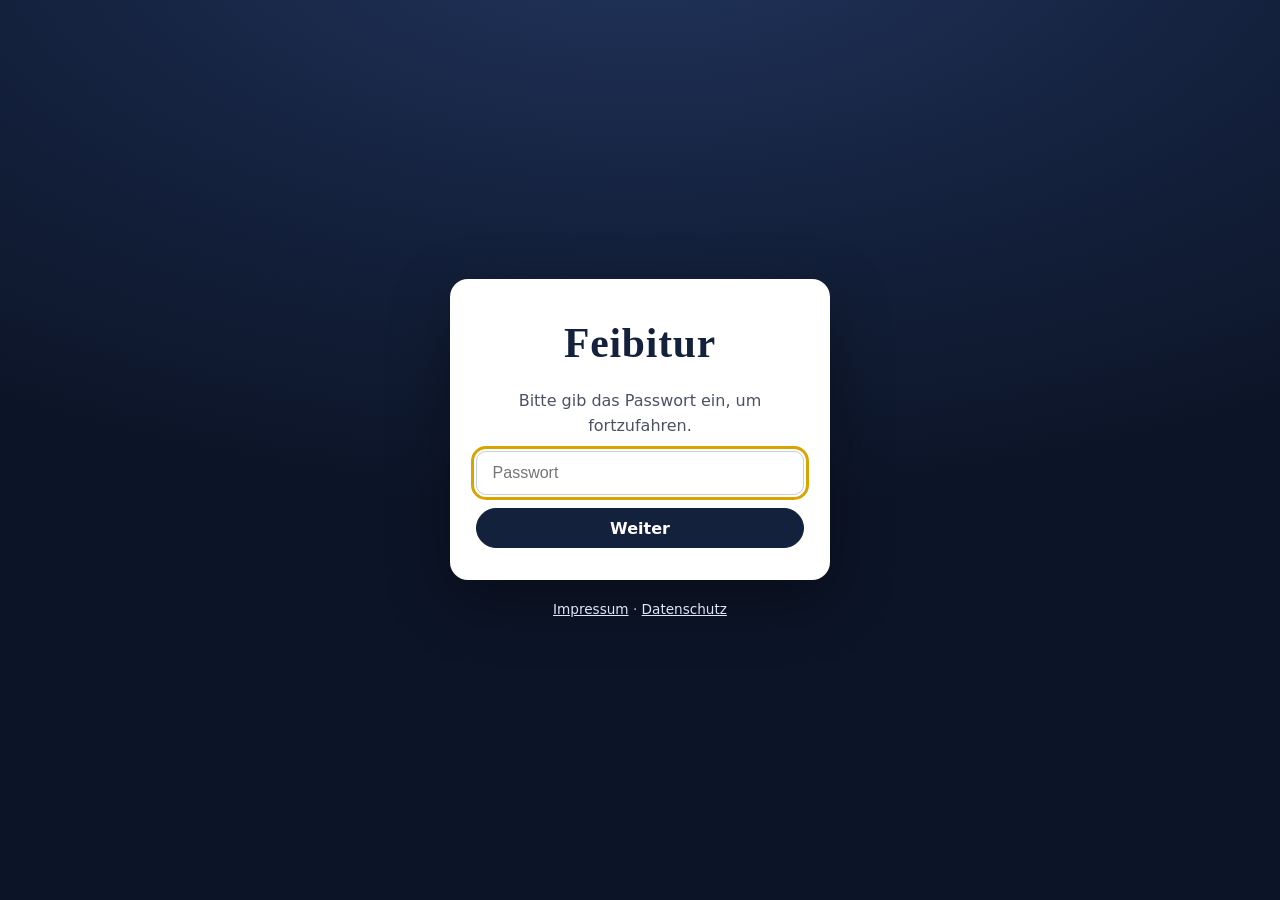
==== index.html @ be3c3a70 "Feibitur: statische Lernplattform für das Landesabitur PoWi 2027 - Passwortabfrage, Startseite mit P" ====
<!doctype html>
<html lang="de">
<head>
<meta charset="utf-8">
<meta name="viewport" content="width=device-width, initial-scale=1">
<title>Feibitur</title>
<meta name="description" content="Feibitur – Lernplattform zur Vorbereitung auf das Landesabitur in Hessen.">
<meta name="robots" content="noindex, nofollow">
<meta name="referrer" content="no-referrer">
<link rel="icon" href="assets/img/favicon.svg" type="image/svg+xml">
<link rel="stylesheet" href="assets/css/style.css">
</head>
<body>
<noscript><p class="noscript">Feibitur benötigt JavaScript. Bitte aktiviere JavaScript in deinem Browser.</p></noscript>

<!-- Passwortabfrage -->
<section id="gate" class="gate" hidden>
  <form id="gate-form" class="gate-card" autocomplete="off">
    <div class="brand brand-lg" aria-hidden="true">Feibitur</div>
    <h1 class="visually-hidden">Feibitur</h1>
    <p class="gate-lead">Bitte gib das Passwort ein, um fortzufahren.</p>
    <label for="gate-pw" class="visually-hidden">Passwort</label>
    <input id="gate-pw" type="password" placeholder="Passwort" autocomplete="current-password" required>
    <button type="submit" class="btn btn-primary">Weiter</button>
    <p id="gate-error" class="gate-error" role="alert" hidden>Das Passwort ist leider falsch.</p>
  </form>
  <footer class="legal-links"><a href="impressum.html">Impressum</a> · <a href="datenschutz.html">Datenschutz</a></footer>
</section>

<div id="app" hidden></div>

<script src="assets/js/config.js"></script>
<script src="assets/js/app.js"></script>
</body>
</html>
---- assets/css/style.css ----
/* Feibitur – Stylesheet (keine externen Schriften/Ressourcen, DSGVO-freundlich) */
:root {
  --bg: #f6f5f1;
  --surface: #ffffff;
  --surface-2: #f0f2f6;
  --ink: #1b1f2a;
  --ink-soft: #4a5263;
  --line: #d9dde5;
  --navy: #14213d;
  --navy-2: #22355e;
  --accent: #b5302a;
  --gold: #d9a400;
  --green: #1e7d45;
  --green-ink: #ffffff;
  --amber-bg: #fff6dc;
  --amber-line: #e6c25a;
  --lk: #6b3fa0;
  --rel: #5b3f8c;
  --radius: 12px;
  --shadow: 0 1px 2px rgba(20, 33, 61, .06), 0 4px 16px rgba(20, 33, 61, .06);
  --font: system-ui, -apple-system, "Segoe UI", Roboto, "Helvetica Neue", Arial, sans-serif;
  --font-head: Georgia, "Times New Roman", serif;
}
@media (prefers-color-scheme: dark) {
  :root:not([data-theme="light"]) {
    --bg: #11141b; --surface: #1a1e28; --surface-2: #222736; --ink: #e8eaf0; --ink-soft: #aab1c2;
    --line: #333a4c; --navy: #9db4e8; --navy-2: #c3d2f5; --accent: #ef6b62; --amber-bg: #2e2714; --amber-line: #8a6d1d;
    --lk: #b993ea; --rel: #b39be0; --shadow: 0 1px 2px rgba(0,0,0,.4);
  }
}
* { box-sizing: border-box; }
html { -webkit-text-size-adjust: 100%; }
body { margin: 0; background: var(--bg); color: var(--ink); font: 16px/1.55 var(--font); }
a { color: var(--navy-2); }
button { font: inherit; }
img, svg { max-width: 100%; }
.visually-hidden { position: absolute !important; width: 1px; height: 1px; overflow: hidden; clip: rect(0 0 0 0); white-space: nowrap; }
.noscript { padding: 2rem; text-align: center; }
[hidden] { display: none !important; }

/* Buttons */
.btn { display: inline-flex; align-items: center; justify-content: center; gap: .5rem; border: 1px solid var(--line); background: var(--surface); color: var(--ink);
  padding: .6rem 1.1rem; border-radius: 999px; cursor: pointer; text-decoration: none; font-weight: 600; line-height: 1.2; }
.btn:hover { border-color: var(--navy-2); }
.btn:focus-visible, button:focus-visible, a:focus-visible, input:focus-visible, textarea:focus-visible { outline: 3px solid var(--gold); outline-offset: 2px; }
.btn-primary { background: #14213d; color: #fff; border-color: #14213d; }
.btn-primary:hover { background: #22355e; }
.btn-green { background: var(--green); color: var(--green-ink); border-color: var(--green); }
.btn-green:hover { background: #17663a; }
.btn-small { padding: .35rem .8rem; font-size: .9rem; }
.btn-ghost { background: transparent; }

/* Gate */
.gate { min-height: 100vh; display: flex; flex-direction: column; align-items: center; justify-content: center; padding: 16px;
  background: radial-gradient(1200px 600px at 50% -10%, #22355e 0%, #14213d 55%, #0c1427 100%); }
.gate-card { background: #fff; color: #1b1f2a; width: 100%; max-width: 380px; padding: 2rem 1.6rem; border-radius: 18px; box-shadow: 0 20px 60px rgba(0,0,0,.35);
  display: flex; flex-direction: column; gap: .8rem; text-align: center; }
.gate-card input { padding: .75rem 1rem; border: 1px solid #c8cdd8; border-radius: 10px; font-size: 1rem; }
.gate-lead { margin: 0; color: #4a5263; }
.gate-error { color: #b5302a; margin: 0; font-weight: 600; }
.legal-links { margin-top: 1.2rem; font-size: .85rem; color: #c3cbe0; }
.legal-links a { color: #dfe6f7; }
.brand { font-family: var(--font-head); font-weight: 700; letter-spacing: .02em; }
.brand-lg { font-size: 2.6rem; color: #14213d; }

/* Home */
.home { min-height: 100vh; display: flex; flex-direction: column; }
.home-head { text-align: center; padding: 4rem 16px 2rem; }
.home-head .brand { font-size: clamp(2.6rem, 8vw, 4.2rem); color: var(--navy); }
.home-head p { color: var(--ink-soft); margin: .4rem 0 0; }
.home-choices { display: grid; grid-template-columns: repeat(auto-fit, minmax(260px, 1fr)); gap: 1.4rem; max-width: 820px; width: 100%; margin: 0 auto; padding: 1rem 16px 3rem; }
.choice { display: flex; flex-direction: column; align-items: flex-start; gap: .6rem; padding: 1.8rem 1.6rem; border-radius: 18px; border: 0; cursor: pointer; text-align: left; color: #fff;
  box-shadow: var(--shadow); transition: transform .15s ease, box-shadow .15s ease; min-height: 180px; }
.choice:hover { transform: translateY(-2px); box-shadow: 0 10px 30px rgba(20,33,61,.18); }
.choice .choice-title { font-family: var(--font-head); font-size: 1.6rem; font-weight: 700; }
.choice .choice-sub { opacity: .85; font-size: .95rem; }
.choice svg { width: 44px; height: 44px; }
.choice-powi { background: linear-gradient(135deg, #14213d, #2c4478); }
.choice-rel { background: linear-gradient(135deg, #4a2f78, #7b5bb0); }
.site-foot { margin-top: auto; text-align: center; padding: 1.4rem 16px; color: var(--ink-soft); font-size: .85rem; }

/* Page header */
.topbar { display: flex; align-items: center; justify-content: space-between; gap: 1rem; padding: .7rem 16px; background: var(--surface); border-bottom: 1px solid var(--line); }
.topbar .brand { font-size: 1.35rem; color: var(--navy); text-decoration: none; }
.flagline { height: 4px; background: linear-gradient(90deg, #1b1b1b 0 33.3%, #c8102e 33.3% 66.6%, #e4b200 66.6%); }

.powi-hero { background: linear-gradient(160deg, #14213d 0%, #22355e 60%, #2f4a80 100%); color: #fff; padding: 2rem 16px 1.6rem; text-align: center; position: relative; overflow: hidden; }
.powi-hero h1 { font-family: var(--font-head); margin: 0; font-size: clamp(1.7rem, 4.5vw, 2.6rem); }
.powi-hero p { margin: .3rem 0 0; color: #d7def0; }
.powi-hero .dome { position: absolute; right: -20px; bottom: -10px; width: 220px; opacity: .12; }

/* Abitur-Hinweis */
.abi-wrap { max-width: 1100px; margin: -1rem auto 0; padding: 0 16px; position: relative; z-index: 2; }
.abi { background: var(--surface); border: 1px solid var(--amber-line); border-left: 6px solid var(--gold); border-radius: var(--radius); box-shadow: var(--shadow); }
.abi > summary { cursor: pointer; padding: 1rem 1.2rem; font-weight: 700; display: flex; gap: .6rem; align-items: center; list-style: none; text-align: center; justify-content: center; }
.abi > summary::-webkit-details-marker { display: none; }
.abi > summary .chev { transition: transform .2s; }
.abi[open] > summary .chev { transform: rotate(180deg); }
.abi-body { padding: 0 1.2rem 1.2rem; }
.abi-body ul { margin: .3rem 0; padding-left: 1.2rem; }
.abi-body li { margin: .25rem 0; }
.abi-cols { display: grid; grid-template-columns: 1fr 1fr; gap: 1rem; margin-top: 1rem; }
.abi-col { background: var(--surface-2); border-radius: 10px; padding: .9rem 1rem; }
.abi-col h3 { margin: 0 0 .5rem; font-size: 1.05rem; color: var(--navy); }
.abi-col.lk h3 { color: var(--lk); }
.abi-col h4 { margin: .7rem 0 .2rem; font-size: .92rem; }
.abi-col ul { font-size: .92rem; }
.abi-src { font-size: .8rem; color: var(--ink-soft); margin-top: .8rem; }
.abi-tipps { margin-top: 1rem; background: var(--amber-bg); border-radius: 10px; padding: .8rem 1rem; font-size: .93rem; }

/* Tabs */
.tabs-wrap { max-width: 1400px; margin: 1.4rem auto 0; padding: 0 16px; }
.tabs { display: grid; grid-template-columns: repeat(5, minmax(0, 1fr)); gap: 6px; border-bottom: 3px solid var(--navy); }
.tab { border: 1px solid var(--line); border-bottom: 0; background: var(--surface-2); color: var(--ink); padding: .75rem .6rem; border-radius: 10px 10px 0 0; cursor: pointer;
  font-weight: 600; font-size: .9rem; line-height: 1.3; text-align: center; display: flex; align-items: center; justify-content: center; min-height: 64px; }
.tab:hover { background: var(--surface); }
.tab[aria-selected="true"] { background: #14213d; color: #fff; border-color: #14213d; }
.tab .tab-short { display: none; }

/* Tab layout */
.tabpanel { max-width: 1400px; margin: 0 auto; padding: 1rem 16px 3rem; display: grid; grid-template-columns: 300px minmax(0, 1fr); gap: 1.2rem; align-items: start; }
.sidebar { background: var(--surface); border: 1px solid var(--line); border-radius: var(--radius); padding: .6rem; position: sticky; top: .8rem; max-height: calc(100vh - 1.6rem); overflow: auto; }
.sidebar h2 { font-size: .8rem; text-transform: uppercase; letter-spacing: .06em; color: var(--ink-soft); margin: .4rem .5rem .6rem; }
.topic-btn { display: block; width: 100%; text-align: left; border: 1px solid transparent; background: transparent; color: var(--ink); padding: .65rem .7rem; border-radius: 10px; cursor: pointer; margin-bottom: 4px; }
.topic-btn:hover { background: var(--surface-2); }
.topic-btn[aria-expanded="true"] { background: #eef2fb; border-color: #b9c6e4; }
@media (prefers-color-scheme: dark) { :root:not([data-theme="light"]) .topic-btn[aria-expanded="true"] { background: #26304a; border-color: #3d4b70; } }
.topic-nr { font-weight: 700; color: var(--navy); margin-right: .3rem; }
.topic-title { font-size: .92rem; }
.badges { display: flex; flex-wrap: wrap; gap: 4px; margin-top: .35rem; }
.badge { font-size: .7rem; font-weight: 700; padding: .1rem .5rem; border-radius: 999px; border: 1px solid; white-space: nowrap; }
.badge-abi { color: #8a5a00; background: #fff3cc; border-color: #e6c25a; }
.badge-noabi { color: var(--ink-soft); background: transparent; border-color: var(--line); font-weight: 600; }
.badge-content { color: var(--green); border-color: #9fd0b2; background: #ecf8f0; }
.badge-lk { color: #fff; background: var(--lk); border-color: var(--lk); }

.stage { min-width: 0; }
.stage-empty { background: var(--surface); border: 1px dashed var(--line); border-radius: var(--radius); padding: 2.4rem 1.4rem; text-align: center; color: var(--ink-soft); }
.topic-panel { background: var(--surface); border: 1px solid var(--line); border-radius: var(--radius); box-shadow: var(--shadow); overflow: hidden; animation: open .2s ease; }
@keyframes open { from { opacity: 0; transform: translateY(6px); } to { opacity: 1; transform: none; } }
.topic-head { padding: 1.1rem 1.3rem; border-bottom: 1px solid var(--line); background: linear-gradient(180deg, var(--surface-2), var(--surface)); }
.topic-head h2 { margin: 0; font-family: var(--font-head); font-size: 1.45rem; color: var(--navy); }
.topic-head .row { display: flex; justify-content: space-between; gap: 1rem; align-items: flex-start; }
.kcgo { margin-top: .6rem; font-size: .88rem; }
.kcgo summary { cursor: pointer; color: var(--navy-2); font-weight: 600; }
.kcgo ul { margin: .3rem 0 .4rem; padding-left: 1.2rem; }
.erlass-note { margin-top: .6rem; font-size: .88rem; background: var(--amber-bg); border: 1px solid var(--amber-line); padding: .45rem .7rem; border-radius: 8px; }

.sections { display: grid; grid-template-columns: repeat(3, 1fr); gap: 0; border-bottom: 1px solid var(--line); }
.sec-btn { display: flex; align-items: center; justify-content: center; gap: .55rem; padding: .9rem .6rem; border: 0; border-right: 1px solid var(--line); background: var(--surface);
  color: var(--ink-soft); font-weight: 700; cursor: pointer; font-size: 1rem; }
.sec-btn:last-child { border-right: 0; }
.sec-btn svg { width: 22px; height: 22px; flex: none; }
.sec-btn[aria-selected="true"] { color: var(--navy); background: var(--surface-2); box-shadow: inset 0 -3px 0 var(--accent); }
.sec-body { padding: 1.2rem 1.3rem 1.6rem; }

/* Karteikarten */
.cards-top { display: flex; flex-wrap: wrap; justify-content: space-between; gap: .6rem; align-items: center; margin-bottom: .9rem; }
.progress { display: flex; gap: .5rem; flex-wrap: wrap; font-size: .85rem; }
.pill { padding: .2rem .65rem; border-radius: 999px; background: var(--surface-2); border: 1px solid var(--line); }
.pill-good { background: #e8f6ee; border-color: #9fd0b2; color: #17663a; }
.pill-bad { background: #fdecea; border-color: #f0b3ad; color: #9b2b23; }
.flash-wrap { perspective: 1200px; max-width: 620px; margin: 0 auto; }
.flash { position: relative; width: 100%; min-height: 260px; border: 0; padding: 0; background: transparent; cursor: pointer; transform-style: preserve-3d; transition: transform .55s cubic-bezier(.2,.7,.2,1); display: block; }
.flash.flipped { transform: rotateY(180deg); }
.face { position: absolute; inset: 0; backface-visibility: hidden; -webkit-backface-visibility: hidden; border-radius: 16px; padding: 1.4rem 1.5rem; display: flex; flex-direction: column;
  justify-content: center; align-items: center; text-align: center; box-shadow: 0 6px 22px rgba(20,33,61,.16);
  background: repeating-linear-gradient(180deg, #fffdf6 0 31px, #e5ecf7 31px 32px); color: #1b1f2a; border-top: 10px solid #b5302a; }
.face-back { transform: rotateY(180deg); border-top-color: #14213d; text-align: left; align-items: stretch; overflow: auto; }
.face .term { font-family: var(--font-head); font-size: clamp(1.4rem, 4vw, 2rem); font-weight: 700; color: #14213d; }
.face .hint { position: absolute; bottom: .7rem; left: 0; right: 0; text-align: center; font-size: .8rem; color: #6b7280; }
.face-back .term-small { font-weight: 700; color: #b5302a; margin-bottom: .4rem; }
.face-back .def { font-size: 1rem; line-height: 1.55; }
.rate { display: flex; justify-content: center; gap: .8rem; margin-top: 1rem; flex-wrap: wrap; }
.rate .btn { min-width: 220px; }
.btn-good { background: #1e7d45; color: #fff; border-color: #1e7d45; }
.btn-bad { background: #fff; color: #9b2b23; border-color: #e0a19b; }
.cards-done { text-align: center; padding: 1.5rem; }
.glossar { margin-top: 2rem; border-top: 1px solid var(--line); padding-top: 1.2rem; }
.glossar h3 { margin: 0 0 .5rem; }
.glossar input { width: 100%; padding: .7rem 1rem; border: 1px solid var(--line); border-radius: 10px; font-size: 1rem; background: var(--surface); color: var(--ink); }
.glossar-results { margin-top: .8rem; display: grid; gap: .5rem; }
.gl-item { border: 1px solid var(--line); border-radius: 10px; padding: .6rem .8rem; background: var(--surface-2); }
.gl-item b { color: var(--navy); }
.gl-item .gl-src { font-size: .75rem; color: var(--ink-soft); }
.muted { color: var(--ink-soft); font-size: .9rem; }

/* Inhalte */
.content-grid { display: grid; grid-template-columns: minmax(0, 2fr) minmax(0, 1fr); gap: 1.3rem; align-items: start; }
.content-main > * + * { margin-top: 1.1rem; }
.block { border: 1px solid var(--line); border-radius: 12px; padding: 1rem 1.15rem; background: var(--surface); }
.block h3 { margin: 0 0 .4rem; font-size: 1.15rem; color: var(--navy); }
.block p { margin: .45rem 0; }
.block ul, .block ol { padding-left: 1.25rem; margin: .4rem 0; }
.block li { margin: .2rem 0; }
.block-kind { display: inline-block; font-size: .7rem; text-transform: uppercase; letter-spacing: .07em; font-weight: 800; padding: .12rem .5rem; border-radius: 6px; margin-bottom: .45rem; }
.k-erklaerung { background: #e7eefb; color: #22355e; }
.k-fachtext { background: #efe9e1; color: #6a4b1f; }
.k-merke { background: #fff3cc; color: #7a5600; }
.k-beispiel { background: #e8f6ee; color: #17663a; }
.k-gesetz { background: #f1e6f8; color: #5d2f86; }
.k-grafik { background: #e5f2f7; color: #155a73; }
.block.fachtext { background: #fcfaf6; font-family: var(--font-head); font-size: 1.02rem; }
@media (prefers-color-scheme: dark) { :root:not([data-theme="light"]) .block.fachtext { background: #1f1d1a; } }
.block.merke { border-color: var(--amber-line); background: var(--amber-bg); }
.block.gesetz { border-left: 5px solid #8a5bb5; }
.block.lk { border-left: 5px solid var(--lk); }
.block .lk-tag { float: right; }
.block table { width: 100%; border-collapse: collapse; font-size: .92rem; margin-top: .4rem; }
.block th, .block td { border: 1px solid var(--line); padding: .45rem .55rem; vertical-align: top; text-align: left; }
.block th { background: var(--surface-2); }
.table-scroll { overflow-x: auto; }
.figure svg { width: 100%; height: auto; display: block; background: #fff; border-radius: 8px; }
.figure figcaption { font-size: .85rem; color: var(--ink-soft); margin-top: .4rem; }
.src { font-size: .8rem; color: var(--ink-soft); }

/* Chat */
.chat { position: sticky; top: .8rem; border: 1px solid var(--line); border-radius: 12px; background: var(--surface); display: flex; flex-direction: column; max-height: calc(100vh - 1.6rem); min-height: 420px; }
.chat-head { padding: .75rem .9rem; border-bottom: 1px solid var(--line); background: #14213d; color: #fff; border-radius: 12px 12px 0 0; }
.chat-head b { display: block; }
.chat-head small { color: #cdd6ea; }
.chat-warn { margin: .7rem .8rem 0; padding: .55rem .7rem; border-radius: 8px; background: #fdecea; color: #7d221c; font-size: .82rem; border: 1px solid #f0b3ad; }
.chat-consent { padding: .8rem; font-size: .86rem; }
.chat-consent label { display: flex; gap: .5rem; align-items: flex-start; margin: .6rem 0; }
.chat-log { flex: 1; overflow: auto; padding: .8rem; display: flex; flex-direction: column; gap: .55rem; min-height: 160px; }
.msg { padding: .55rem .75rem; border-radius: 12px; font-size: .92rem; max-width: 92%; white-space: pre-wrap; word-wrap: break-word; }
.msg-user { align-self: flex-end; background: #14213d; color: #fff; border-bottom-right-radius: 4px; }
.msg-bot { align-self: flex-start; background: var(--surface-2); border-bottom-left-radius: 4px; }
.msg-err { align-self: stretch; background: #fdecea; color: #7d221c; font-size: .85rem; }
.chat-form { display: flex; gap: .4rem; padding: .6rem; border-top: 1px solid var(--line); }
.chat-form textarea { flex: 1; resize: none; min-height: 44px; max-height: 140px; padding: .55rem .7rem; border-radius: 10px; border: 1px solid var(--line); font: inherit; font-size: .92rem; background: var(--surface); color: var(--ink); }
.chat-foot { padding: 0 .8rem .6rem; font-size: .75rem; color: var(--ink-soft); display: flex; justify-content: space-between; gap: .5rem; }
.linklike { background: none; border: 0; padding: 0; color: var(--navy-2); text-decoration: underline; cursor: pointer; font-size: inherit; }

/* Übungsaufgaben */
.howto { background: #eef2fb; border: 1px solid #b9c6e4; border-radius: 12px; padding: 1rem 1.2rem; }
@media (prefers-color-scheme: dark) { :root:not([data-theme="light"]) .howto { background: #1f2740; border-color: #3d4b70; } }
.howto h3 { margin: 0 0 .5rem; color: var(--navy); }
.howto ol { margin: 0; padding-left: 0; list-style: none; counter-reset: step; display: grid; gap: .55rem; }
.howto li { counter-increment: step; display: grid; grid-template-columns: auto 1fr; gap: .7rem; align-items: start; }
.howto li::before { content: counter(step) ". Schritt"; font-weight: 800; color: #fff; background: #14213d; border-radius: 999px; padding: .1rem .65rem; font-size: .8rem; white-space: nowrap; margin-top: .1rem; }
.task { margin-top: 1.3rem; border: 1px solid var(--line); border-radius: 12px; overflow: hidden; }
.task-head { padding: .9rem 1.1rem; background: var(--surface-2); border-bottom: 1px solid var(--line); display: flex; justify-content: space-between; gap: .8rem; flex-wrap: wrap; align-items: baseline; }
.task-head h3 { margin: 0; font-size: 1.1rem; color: var(--navy); }
.task-list { list-style: none; margin: 0; padding: .4rem 1.1rem; }
.task-list li { display: grid; grid-template-columns: 2rem 1fr auto; gap: .5rem; padding: .7rem 0; border-bottom: 1px solid var(--line); }
.task-list li:last-child { border-bottom: 0; }
.task-list .be { font-weight: 700; white-space: nowrap; color: var(--ink-soft); }
.task-actions { padding: .2rem 1.1rem 1rem; }
.material { border-top: 1px solid var(--line); padding: 1rem 1.1rem 1.2rem; background: var(--surface); }
.mat-top { display: grid; grid-template-columns: minmax(0, 1fr) auto; gap: 1rem; align-items: start; }
.op-box { background: #f3f5f9; border: 1px solid #c9d1e0; border-radius: 10px; padding: .7rem .9rem; font-size: .9rem; }
@media (prefers-color-scheme: dark) { :root:not([data-theme="light"]) .op-box { background: #222736; border-color: #3d4b70; } }
.op-box h4 { margin: 0 0 .35rem; font-size: .9rem; }
.op-box dl { margin: 0; }
.op-box dt { font-weight: 800; color: var(--navy); margin-top: .35rem; }
.op-box dd { margin: 0 0 0 .1rem; }
.op-box .src { margin-top: .5rem; }
.mat-doc { margin-top: 1.1rem; }
.mat-doc h4 { margin: 1rem 0 .4rem; }
.mat-text { border: 1px solid var(--line); border-radius: 10px; padding: .8rem 1rem; background: #fffefb; color: #1b1f2a; }
.mat-p { display: grid; grid-template-columns: 2.2rem 1fr; gap: .4rem; margin: .45rem 0; }
.mat-p .pn { color: #888; font-size: .8rem; padding-top: .15rem; }
.mat-src { font-size: .8rem; color: var(--ink-soft); font-style: italic; margin-top: .4rem; }

.placeholder { padding: 1.4rem; text-align: center; color: var(--ink-soft); border: 1px dashed var(--line); border-radius: 12px; }

/* Religion */
.rel-hero { background: linear-gradient(160deg, #3c2566, #6c4fa3); color: #fff; padding: 2.4rem 16px; text-align: center; }
.rel-hero h1 { font-family: var(--font-head); margin: 0; }
.rel-body { max-width: 680px; margin: 2rem auto; padding: 0 16px; }

/* Responsive */
@media (max-width: 1100px) {
  .content-grid { grid-template-columns: minmax(0, 2fr) minmax(0, 1fr); }
  .tabpanel { grid-template-columns: 250px minmax(0, 1fr); }
}
@media (max-width: 860px) {
  .tabpanel { grid-template-columns: 1fr; }
  .sidebar { position: static; max-height: none; }
  .abi-cols { grid-template-columns: 1fr; }
  .tab { font-size: .8rem; min-height: 56px; padding: .5rem .3rem; }
  .tab .tab-long { display: none; }
  .tab .tab-short { display: inline; }
  .content-grid { grid-template-columns: 1fr; }
  .chat { position: static; max-height: 560px; }
  .mat-top { grid-template-columns: 1fr; }
}
@media (max-width: 560px) {
  .sec-btn { flex-direction: column; gap: .2rem; font-size: .82rem; }
  .task-list li { grid-template-columns: 1.6rem 1fr; }
  .task-list .be { grid-column: 2; }
  .rate .btn { min-width: 0; flex: 1; }
}
@media (prefers-reduced-motion: reduce) { .flash { transition: none; } .topic-panel { animation: none; } .choice { transition: none; } }
@media print { .chat, .tabs, .sidebar, .topbar { display: none; } }
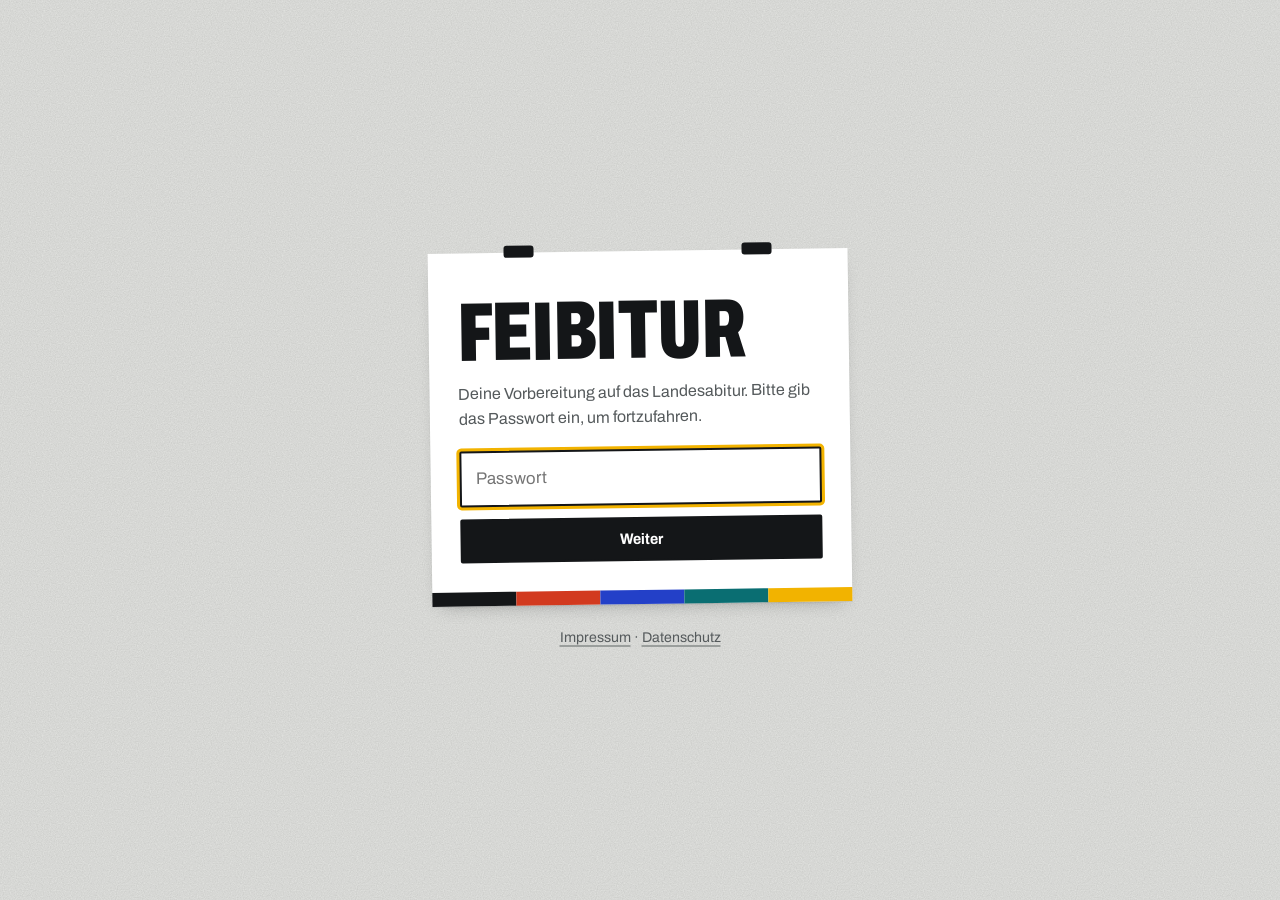
==== commit a78736e7: "Neues Design „Plakatwand“: Startseite, Fachwelt PoWi, Lerntools, Fachbegriffe-Memory am Holztisch; S" ====
--- a/index.html
+++ b/index.html
@@ -2,13 +2,16 @@
 <html lang="de">
 <head>
 <meta charset="utf-8">
+<script>if(location.protocol==="http:"&&location.hostname==="feibitur.janrickmer.de")location.replace("https://"+location.host+location.pathname+location.search+location.hash);</script>
 <meta name="viewport" content="width=device-width, initial-scale=1">
 <title>Feibitur</title>
 <meta name="description" content="Feibitur – Lernplattform zur Vorbereitung auf das Landesabitur in Hessen.">
 <meta name="robots" content="noindex, nofollow">
 <meta name="referrer" content="no-referrer">
 <link rel="icon" href="assets/img/favicon.svg" type="image/svg+xml">
+<link rel="preload" href="assets/fonts/archivo-latin-wdth-normal.woff2" as="font" type="font/woff2" crossorigin>
 <link rel="stylesheet" href="assets/css/style.css">
+<meta name="theme-color" content="#141618">
 </head>
 <body>
 <noscript><p class="noscript">Feibitur benötigt JavaScript. Bitte aktiviere JavaScript in deinem Browser.</p></noscript>
@@ -16,13 +19,13 @@
 <!-- Passwortabfrage -->
 <section id="gate" class="gate" hidden>
   <form id="gate-form" class="gate-card" autocomplete="off">
-    <div class="brand brand-lg" aria-hidden="true">Feibitur</div>
-    <h1 class="visually-hidden">Feibitur</h1>
-    <p class="gate-lead">Bitte gib das Passwort ein, um fortzufahren.</p>
+    <h1 class="gate-word">Feibitur</h1>
+    <p class="gate-lead">Deine Vorbereitung auf das Landesabitur. Bitte gib das Passwort ein, um fortzufahren.</p>
     <label for="gate-pw" class="visually-hidden">Passwort</label>
     <input id="gate-pw" type="password" placeholder="Passwort" autocomplete="current-password" required>
     <button type="submit" class="btn btn-primary">Weiter</button>
     <p id="gate-error" class="gate-error" role="alert" hidden>Das Passwort ist leider falsch.</p>
+    <div class="gate-stripes" aria-hidden="true"><i></i><i></i><i></i><i></i><i></i></div>
   </form>
   <footer class="legal-links"><a href="impressum.html">Impressum</a> · <a href="datenschutz.html">Datenschutz</a></footer>
 </section>
@@ -31,5 +34,6 @@
 
 <script src="assets/js/config.js"></script>
 <script src="assets/js/app.js"></script>
+<script src="assets/js/tools.js"></script>
 </body>
 </html>
--- a/assets/css/style.css
+++ b/assets/css/style.css
@@ -1,296 +1,886 @@
-/* Feibitur – Stylesheet (keine externen Schriften/Ressourcen, DSGVO-freundlich) */
+/* Feibitur – Stylesheet „Plakatwand“
+   Alle Schriften liegen selbst gehostet unter assets/fonts (SIL Open Font License), keine externen Ressourcen. */
+
+/* ------------------------------------------------------------------ Schriften */
+@font-face { font-family: "Archivo"; font-style: normal; font-display: swap; font-weight: 100 900; font-stretch: 62% 125%;
+  src: url("../fonts/archivo-latin-wdth-normal.woff2") format("woff2");
+  unicode-range: U+0000-00FF, U+0131, U+0152-0153, U+02BB-02BC, U+02C6, U+02DA, U+02DC, U+0304, U+0308, U+0329, U+2000-206F, U+20AC, U+2122, U+2191, U+2193, U+2212, U+2215, U+FEFF, U+FFFD; }
+@font-face { font-family: "Archivo"; font-style: normal; font-display: swap; font-weight: 100 900; font-stretch: 62% 125%;
+  src: url("../fonts/archivo-latin-ext-wdth-normal.woff2") format("woff2");
+  unicode-range: U+0100-02BA, U+02BD-02C5, U+02C7-02CC, U+02CE-02D7, U+02DD-02FF, U+0304, U+0308, U+0329, U+1D00-1DBF, U+1E00-1E9F, U+1EF2-1EFF, U+2020, U+20A0-20AB, U+20AD-20C0, U+2113, U+2C60-2C7F, U+A720-A7FF; }
+@font-face { font-family: "Source Serif 4"; font-style: normal; font-display: swap; font-weight: 200 900;
+  src: url("../fonts/source-serif-4-latin-wght-normal.woff2") format("woff2");
+  unicode-range: U+0000-00FF, U+0131, U+0152-0153, U+02BB-02BC, U+02C6, U+02DA, U+02DC, U+0304, U+0308, U+0329, U+2000-206F, U+20AC, U+2122, U+2191, U+2193, U+2212, U+2215, U+FEFF, U+FFFD; }
+@font-face { font-family: "Source Serif 4"; font-style: normal; font-display: swap; font-weight: 200 900;
+  src: url("../fonts/source-serif-4-latin-ext-wght-normal.woff2") format("woff2");
+  unicode-range: U+0100-02BA, U+02BD-02C5, U+02C7-02CC, U+02CE-02D7, U+02DD-02FF, U+0304, U+0308, U+0329, U+1D00-1DBF, U+1E00-1E9F, U+1EF2-1EFF, U+2020, U+20A0-20AB, U+20AD-20C0, U+2113, U+2C60-2C7F, U+A720-A7FF; }
+@font-face { font-family: "Source Serif 4"; font-style: italic; font-display: swap; font-weight: 200 900;
+  src: url("../fonts/source-serif-4-latin-wght-italic.woff2") format("woff2");
+  unicode-range: U+0000-00FF, U+0131, U+0152-0153, U+02BB-02BC, U+02C6, U+02DA, U+02DC, U+0304, U+0308, U+0329, U+2000-206F, U+20AC, U+2122, U+2191, U+2193, U+2212, U+2215, U+FEFF, U+FFFD; }
+@font-face { font-family: "Source Serif 4"; font-style: italic; font-display: swap; font-weight: 200 900;
+  src: url("../fonts/source-serif-4-latin-ext-wght-italic.woff2") format("woff2");
+  unicode-range: U+0100-02BA, U+02BD-02C5, U+02C7-02CC, U+02CE-02D7, U+02DD-02FF, U+0304, U+0308, U+0329, U+1D00-1DBF, U+1E00-1E9F, U+1EF2-1EFF, U+2020, U+20A0-20AB, U+20AD-20C0, U+2113, U+2C60-2C7F, U+A720-A7FF; }
+
+/* ------------------------------------------------------------------ Tokens */
 :root {
-  --bg: #f6f5f1;
-  --surface: #ffffff;
-  --surface-2: #f0f2f6;
-  --ink: #1b1f2a;
-  --ink-soft: #4a5263;
-  --line: #d9dde5;
-  --navy: #14213d;
-  --navy-2: #22355e;
-  --accent: #b5302a;
-  --gold: #d9a400;
-  --green: #1e7d45;
-  --green-ink: #ffffff;
-  --amber-bg: #fff6dc;
-  --amber-line: #e6c25a;
-  --lk: #6b3fa0;
-  --rel: #5b3f8c;
-  --radius: 12px;
-  --shadow: 0 1px 2px rgba(20, 33, 61, .06), 0 4px 16px rgba(20, 33, 61, .06);
-  --font: system-ui, -apple-system, "Segoe UI", Roboto, "Helvetica Neue", Arial, sans-serif;
-  --font-head: Georgia, "Times New Roman", serif;
-}
-@media (prefers-color-scheme: dark) {
-  :root:not([data-theme="light"]) {
-    --bg: #11141b; --surface: #1a1e28; --surface-2: #222736; --ink: #e8eaf0; --ink-soft: #aab1c2;
-    --line: #333a4c; --navy: #9db4e8; --navy-2: #c3d2f5; --accent: #ef6b62; --amber-bg: #2e2714; --amber-line: #8a6d1d;
-    --lk: #b993ea; --rel: #b39be0; --shadow: 0 1px 2px rgba(0,0,0,.4);
-  }
-}
+  /* Betongrau-Leiter: die einzigen neutralen Töne */
+  --paper: #ffffff;
+  --g1: #f3f4f2;
+  --g2: #e3e4e1;
+  --g3: #c9cbc7;
+  --g4: #9a9e9c;
+  --g5: #555a5c;
+  --g6: #2b2e30;
+  --ink: #141618;
+  /* Plakatfarben der Halbjahre – treten immer gemeinsam auf */
+  --q1: #D23A1F; --q1-ink: #ffffff;
+  --q2: #2340C8; --q2-ink: #ffffff;
+  --q3: #0A6E72; --q3-ink: #ffffff;
+  --q4: #F2B300; --q4-ink: #141618;
+  --gl: #141618; --gl-ink: #ffffff;
+  --blueback: #9fb1c2;
+  --go: #1B6E3E; --go-tint: #e6f2ea;
+  --stop: #B3261E; --stop-tint: #fbe9e7;
+  /* aktuelles Halbjahr (wird über data-hj gesetzt) */
+  --hj: var(--ink); --hj-ink: #ffffff;
+  /* Schrift */
+  --ui: "Archivo", "Helvetica Neue", Arial, sans-serif;
+  --read: "Source Serif 4", Georgia, "Times New Roman", serif;
+  --poster-stretch: 66%;
+  /* Bewegung: eine Konstante für alles Klebende */
+  --t-paste: 380ms;
+  --ease-paste: cubic-bezier(.2, 1.3, .4, 1);
+  --ease-out: cubic-bezier(0.23, 1, 0.32, 1);
+  --ease-io: cubic-bezier(0.77, 0, 0.175, 1);
+  /* Kompatibilität für ältere Inline-Stile */
+  --surface: var(--paper); --surface-2: var(--g1); --line: var(--g3); --ink-soft: var(--g5); --navy: var(--ink); --navy-2: var(--g6);
+  --accent: var(--q1); --gold: var(--q4); --green: var(--go); --lk: var(--ink); --font: var(--ui); --font-head: var(--ui);
+  --grain: url("data:image/svg+xml,%3Csvg xmlns='http://www.w3.org/2000/svg' width='240' height='240'%3E%3Cfilter id='n'%3E%3CfeTurbulence type='fractalNoise' baseFrequency='.85' numOctaves='2' stitchTiles='stitch'/%3E%3CfeColorMatrix values='0 0 0 0 0 0 0 0 0 0 0 0 0 0 0 .11 0 0 0 0'/%3E%3C/filter%3E%3Crect width='100%25' height='100%25' filter='url(%23n)'/%3E%3C/svg%3E");
+  --sheet-shadow: 0 1px 1px rgba(20, 22, 24, .08), 0 8px 18px -10px rgba(20, 22, 24, .35);
+}
+[data-hj="grundlagen"] { --hj: var(--gl); --hj-ink: var(--gl-ink); }
+[data-hj="q1"] { --hj: var(--q1); --hj-ink: var(--q1-ink); }
+[data-hj="q2"] { --hj: var(--q2); --hj-ink: var(--q2-ink); }
+[data-hj="q3"] { --hj: var(--q3); --hj-ink: var(--q3-ink); }
+[data-hj="q4"] { --hj: var(--q4); --hj-ink: var(--q4-ink); }
+
+/* ------------------------------------------------------------------ Basis */
 * { box-sizing: border-box; }
-html { -webkit-text-size-adjust: 100%; }
-body { margin: 0; background: var(--bg); color: var(--ink); font: 16px/1.55 var(--font); }
-a { color: var(--navy-2); }
-button { font: inherit; }
+html { -webkit-text-size-adjust: 100%; scrollbar-color: var(--g4) var(--g2); }
+body { margin: 0; background: var(--g2) var(--grain); color: var(--ink); font: 400 16px/1.55 var(--ui); overflow-wrap: break-word;
+  -webkit-font-smoothing: antialiased; text-rendering: optimizeLegibility; caret-color: var(--ink); }
+::selection { background: var(--q4); color: var(--ink); }
+.topic-panel, .stage, .content-main, .block, .task2, .mat-text, .op-box, .chat { min-width: 0; }
+.block, .mat-text, .op-box, .ttext, .face .def, .gl-item, .abi-body { hyphens: auto; -webkit-hyphens: auto; }
+a { color: inherit; text-decoration: underline; text-decoration-thickness: 2px; text-underline-offset: 3px; text-decoration-color: var(--g4); }
+a:hover { text-decoration-color: currentColor; }
+button { font: inherit; color: inherit; }
 img, svg { max-width: 100%; }
+h1, h2, h3, h4 { text-wrap: balance; }
+p { text-wrap: pretty; }
+table { font-variant-numeric: tabular-nums; }
+:focus-visible { outline: 3px solid var(--ink); outline-offset: 2px; }
 .visually-hidden { position: absolute !important; width: 1px; height: 1px; overflow: hidden; clip: rect(0 0 0 0); white-space: nowrap; }
 .noscript { padding: 2rem; text-align: center; }
 [hidden] { display: none !important; }
-
-/* Buttons */
-.btn { display: inline-flex; align-items: center; justify-content: center; gap: .5rem; border: 1px solid var(--line); background: var(--surface); color: var(--ink);
-  padding: .6rem 1.1rem; border-radius: 999px; cursor: pointer; text-decoration: none; font-weight: 600; line-height: 1.2; }
-.btn:hover { border-color: var(--navy-2); }
-.btn:focus-visible, button:focus-visible, a:focus-visible, input:focus-visible, textarea:focus-visible { outline: 3px solid var(--gold); outline-offset: 2px; }
-.btn-primary { background: #14213d; color: #fff; border-color: #14213d; }
-.btn-primary:hover { background: #22355e; }
-.btn-green { background: var(--green); color: var(--green-ink); border-color: var(--green); }
-.btn-green:hover { background: #17663a; }
-.btn-small { padding: .35rem .8rem; font-size: .9rem; }
+.muted { color: var(--g5); font-size: .92rem; }
+.small { font-size: .84rem; }
+.nowrap { white-space: nowrap; }
+
+/* ------------------------------------------------------------------ Knöpfe */
+.btn { display: inline-flex; align-items: center; justify-content: center; gap: .5rem; min-height: 44px; padding: .55rem 1.1rem;
+  border: 2px solid var(--ink); border-radius: 2px; background: var(--paper); color: var(--ink); cursor: pointer; text-decoration: none;
+  font: 700 .95rem/1.15 var(--ui); font-stretch: 92%; letter-spacing: .01em; transition: transform 160ms var(--ease-out), background-color 150ms ease, color 150ms ease; }
+.btn:active { transform: scale(.97); }
+.btn svg { width: 18px; height: 18px; flex: none; }
+.btn-primary { background: var(--ink); color: #fff; }
+.btn-green { background: var(--go); border-color: var(--go); color: #fff; }
+.btn-small { min-height: 38px; padding: .35rem .8rem; font-size: .88rem; }
 .btn-ghost { background: transparent; }
-
-/* Gate */
-.gate { min-height: 100vh; display: flex; flex-direction: column; align-items: center; justify-content: center; padding: 16px;
-  background: radial-gradient(1200px 600px at 50% -10%, #22355e 0%, #14213d 55%, #0c1427 100%); }
-.gate-card { background: #fff; color: #1b1f2a; width: 100%; max-width: 380px; padding: 2rem 1.6rem; border-radius: 18px; box-shadow: 0 20px 60px rgba(0,0,0,.35);
-  display: flex; flex-direction: column; gap: .8rem; text-align: center; }
-.gate-card input { padding: .75rem 1rem; border: 1px solid #c8cdd8; border-radius: 10px; font-size: 1rem; }
-.gate-lead { margin: 0; color: #4a5263; }
-.gate-error { color: #b5302a; margin: 0; font-weight: 600; }
-.legal-links { margin-top: 1.2rem; font-size: .85rem; color: #c3cbe0; }
-.legal-links a { color: #dfe6f7; }
-.brand { font-family: var(--font-head); font-weight: 700; letter-spacing: .02em; }
-.brand-lg { font-size: 2.6rem; color: #14213d; }
-
-/* Home */
-.home { min-height: 100vh; display: flex; flex-direction: column; }
-.home-head { text-align: center; padding: 4rem 16px 2rem; }
-.home-head .brand { font-size: clamp(2.6rem, 8vw, 4.2rem); color: var(--navy); }
-.home-head p { color: var(--ink-soft); margin: .4rem 0 0; }
-.home-choices { display: grid; grid-template-columns: repeat(auto-fit, minmax(260px, 1fr)); gap: 1.4rem; max-width: 820px; width: 100%; margin: 0 auto; padding: 1rem 16px 3rem; }
-.choice { display: flex; flex-direction: column; align-items: flex-start; gap: .6rem; padding: 1.8rem 1.6rem; border-radius: 18px; border: 0; cursor: pointer; text-align: left; color: #fff;
-  box-shadow: var(--shadow); transition: transform .15s ease, box-shadow .15s ease; min-height: 180px; }
-.choice:hover { transform: translateY(-2px); box-shadow: 0 10px 30px rgba(20,33,61,.18); }
-.choice .choice-title { font-family: var(--font-head); font-size: 1.6rem; font-weight: 700; }
-.choice .choice-sub { opacity: .85; font-size: .95rem; }
-.choice svg { width: 44px; height: 44px; }
-.choice-powi { background: linear-gradient(135deg, #14213d, #2c4478); }
-.choice-rel { background: linear-gradient(135deg, #4a2f78, #7b5bb0); }
-.site-foot { margin-top: auto; text-align: center; padding: 1.4rem 16px; color: var(--ink-soft); font-size: .85rem; }
-
-/* Page header */
-.topbar { display: flex; align-items: center; justify-content: space-between; gap: 1rem; padding: .7rem 16px; background: var(--surface); border-bottom: 1px solid var(--line); }
-.topbar .brand { font-size: 1.35rem; color: var(--navy); text-decoration: none; }
-.flagline { height: 4px; background: linear-gradient(90deg, #1b1b1b 0 33.3%, #c8102e 33.3% 66.6%, #e4b200 66.6%); }
-
-.powi-hero { background: linear-gradient(160deg, #14213d 0%, #22355e 60%, #2f4a80 100%); color: #fff; padding: 2rem 16px 1.6rem; text-align: center; position: relative; overflow: hidden; }
-.powi-hero h1 { font-family: var(--font-head); margin: 0; font-size: clamp(1.7rem, 4.5vw, 2.6rem); }
-.powi-hero p { margin: .3rem 0 0; color: #d7def0; }
-.powi-hero .dome { position: absolute; right: -20px; bottom: -10px; width: 220px; opacity: .12; }
-
-/* Abitur-Hinweis */
-.abi-wrap { max-width: 1100px; margin: -1rem auto 0; padding: 0 16px; position: relative; z-index: 2; }
-.abi { background: var(--surface); border: 1px solid var(--amber-line); border-left: 6px solid var(--gold); border-radius: var(--radius); box-shadow: var(--shadow); }
-.abi > summary { cursor: pointer; padding: 1rem 1.2rem; font-weight: 700; display: flex; gap: .6rem; align-items: center; list-style: none; text-align: center; justify-content: center; }
+@media (hover: hover) and (pointer: fine) {
+  .btn:hover { background: var(--g1); }
+  .btn-primary:hover { background: var(--g6); }
+  .btn-green:hover { background: #155a32; }
+}
+.linklike { background: none; border: 0; padding: 0; color: inherit; text-decoration: underline; text-decoration-thickness: 2px; text-underline-offset: 3px; text-decoration-color: var(--g4); cursor: pointer; font-size: inherit; }
+.seg { display: inline-flex; border: 2px solid var(--ink); border-radius: 2px; background: var(--paper); overflow: hidden; max-width: 100%; }
+.seg button { border: 0; background: transparent; padding: .5rem .95rem; min-height: 40px; cursor: pointer; font: 700 .9rem/1.1 var(--ui); font-stretch: 92%; color: var(--ink); }
+.seg button + button { box-shadow: inset 2px 0 0 var(--ink); }
+.seg button[aria-pressed="true"] { background: var(--ink); color: #fff; }
+.seg-wrap { flex-wrap: wrap; }
+input, select, textarea { font: inherit; color: var(--ink); }
+input:not([type=checkbox]):not([type=radio]), select, textarea { border: 2px solid var(--g4); border-radius: 2px; background: var(--paper); }
+input:not([type=checkbox]):not([type=radio]):focus, select:focus, textarea:focus { border-color: var(--ink); outline: none; box-shadow: 0 0 0 3px var(--q4); }
+input[type=checkbox], input[type=radio] { accent-color: var(--ink); width: 18px; height: 18px; }
+
+/* ------------------------------------------------------------------ Plakatschrift */
+.wordmark, .brand, .powi-hero h1, .tools-hero h1, .rel-hero h1, .poster-nr, .topic-head h2, .tab-nr, .afb-head, .stage-big, .gate-word,
+.choice-title, .cd-num, .tnum, .m-setup h2, .m-sheet h2, .m-score, .m-logo, .legal h1 {
+  font-family: var(--ui); font-stretch: var(--poster-stretch); font-weight: 850; text-transform: uppercase; line-height: .9; letter-spacing: -.005em;
+}
+
+/* ------------------------------------------------------------------ Passwort */
+.gate { min-height: 100vh; min-height: 100dvh; display: flex; flex-direction: column; align-items: center; justify-content: center; padding: 24px 16px; gap: 1.4rem; }
+.gate-card { position: relative; width: 100%; max-width: 420px; background: var(--paper); padding: 2.6rem 1.8rem 0; box-shadow: var(--sheet-shadow); transform: rotate(-.8deg);
+  display: flex; flex-direction: column; gap: .8rem; }
+.gate-card::before, .gate-card::after { content: ""; position: absolute; top: -7px; width: 30px; height: 12px; background: var(--ink); border-radius: 3px; }
+.gate-card::before { left: 18%; } .gate-card::after { right: 18%; }
+.gate-word { font-size: clamp(3.4rem, 17vw, 5.2rem); margin: 0; }
+.gate-lead { margin: 0 0 .4rem; color: var(--g5); }
+.gate-card input { padding: .8rem .9rem; font-size: 1.05rem; }
+.gate-card .btn { width: 100%; }
+.gate-error { color: var(--stop); margin: 0; font-weight: 700; }
+.gate-stripes, .hj-strip { display: grid; grid-template-columns: repeat(5, 1fr); }
+.gate-stripes { margin: 1rem -1.8rem 0; height: 14px; }
+.gate-stripes i:nth-child(1) { background: var(--gl); } .gate-stripes i:nth-child(2) { background: var(--q1); } .gate-stripes i:nth-child(3) { background: var(--q2); }
+.gate-stripes i:nth-child(4) { background: var(--q3); } .gate-stripes i:nth-child(5) { background: var(--q4); }
+.legal-links { font-size: .88rem; color: var(--g5); }
+
+/* ------------------------------------------------------------------ Kopfzeile */
+.topbar { display: flex; align-items: center; justify-content: space-between; gap: .8rem; padding: .55rem 16px; background: var(--ink); color: #fff; position: relative; z-index: 5; }
+.topbar .brand { font-size: 1.75rem; color: #fff; text-decoration: none; padding-top: .1rem; }
+.topbar nav { display: flex; flex-wrap: wrap; gap: .45rem; justify-content: flex-end; }
+.topbar .btn { background: transparent; color: #fff; border-color: rgba(255, 255, 255, .55); }
+.topbar .btn-tools { background: var(--q4); color: var(--ink); border-color: var(--q4); }
+.topbar :focus-visible, .countdown :focus-visible, .sim-timer :focus-visible { outline-color: var(--q4); }
+@media (hover: hover) and (pointer: fine) { .topbar .btn:hover { background: rgba(255, 255, 255, .12); } .topbar .btn-tools:hover { background: #ffc61a; } }
+
+/* ------------------------------------------------------------------ Startseite */
+.home { min-height: 100vh; min-height: 100dvh; display: flex; flex-direction: column; }
+.home-head { max-width: 1180px; width: 100%; margin: 0 auto; padding: clamp(2.2rem, 7vw, 4.5rem) 16px 1.6rem; }
+.wordmark { font-size: clamp(4.4rem, 19vw, 12rem); margin: 0; line-height: .82; }
+.home-head p { margin: .7rem 0 0; font: 500 clamp(1.05rem, 2.4vw, 1.35rem)/1.3 var(--read); color: var(--g6); }
+.home-choices { max-width: 1180px; width: 100%; margin: 0 auto; padding: 1rem 16px 3rem; display: grid; grid-template-columns: minmax(0, 1.55fr) minmax(0, 1fr); grid-template-rows: auto auto; gap: 1.2rem; }
+.choice { position: relative; display: flex; flex-direction: column; align-items: flex-start; gap: .55rem; padding: 1.6rem 1.5rem 1.4rem; border: 0; border-radius: 0; cursor: pointer; text-align: left;
+  background: var(--paper); color: var(--ink); box-shadow: var(--sheet-shadow); transition: transform 220ms var(--ease-out); }
+.choice::before, .choice::after { content: ""; position: absolute; top: -6px; width: 26px; height: 11px; background: var(--ink); border-radius: 3px; }
+.choice::before { left: 14%; } .choice::after { right: 14%; }
+.choice:active { transform: scale(.985); }
+@media (hover: hover) and (pointer: fine) { .choice:hover { transform: translateY(-3px) rotate(-.4deg); } }
+.choice-title { font-size: clamp(2.2rem, 6vw, 3.8rem); }
+.choice-sub { font: 400 1.02rem/1.45 var(--read); color: var(--g6); max-width: 36ch; }
+.choice-powi { grid-row: span 2; justify-content: flex-end; min-height: 340px; padding-bottom: 0; }
+.choice-powi .choice-title { font-size: clamp(2.8rem, 8vw, 5.6rem); }
+.choice-powi .hj-strip { align-self: stretch; margin: 1.2rem -1.5rem 0; }
+.hj-strip i { font-style: normal; font: 850 1.25rem/1 var(--ui); font-stretch: var(--poster-stretch); padding: .8rem .2rem .7rem; text-align: center; background: var(--hj); color: var(--hj-ink); }
+.choice-tools { background: var(--ink); color: #fff; }
+.choice-tools .choice-sub { color: #d6d8d5; }
+.choice-rel { background: var(--g1); }
+.choice-rel .choice-sub { color: var(--g5); }
+.weiter { grid-column: 1 / -1; display: inline-flex; align-items: center; gap: .6rem; justify-self: start; padding: .7rem 1rem; background: var(--q4); color: var(--ink); text-decoration: none; font-weight: 600;
+  box-shadow: var(--sheet-shadow); transform: rotate(-.6deg); }
+.weiter b { font-stretch: 85%; }
+.weiter svg { width: 20px; height: 20px; }
+.site-foot { margin-top: auto; padding: 1.4rem 16px 1.8rem; text-align: center; color: var(--g5); font-size: .86rem; }
+.site-foot a { color: var(--g6); }
+
+/* ------------------------------------------------------------------ Fachwelt PoWi: Kopf */
+.powi-hero { max-width: 1400px; margin: 0 auto; padding: clamp(1.6rem, 4vw, 2.6rem) 16px 1.2rem; display: flex; flex-wrap: wrap; align-items: flex-end; justify-content: space-between; gap: 1rem 2rem; }
+.powi-hero h1 { margin: 0; font-size: clamp(2.6rem, 8.5vw, 6.2rem); line-height: .84; }
+.powi-hero p { margin: .55rem 0 0; font: 500 1.08rem/1.35 var(--read); color: var(--g6); }
+.kurs-switch { display: flex; align-items: center; gap: .6rem; flex-wrap: wrap; font-weight: 700; }
+.kurs-switch > span { font-stretch: 85%; text-transform: uppercase; font-size: .82rem; letter-spacing: .04em; }
+.kurs-hint { flex-basis: 100%; margin: 0; text-align: right; font-weight: 600; }
+.kurs-hint::before { content: ""; display: inline-block; width: .7em; height: .7em; background: var(--q4); margin-right: .45rem; vertical-align: .02em; }
+.kurs-hint-inline { font-weight: 600; font-size: .9rem; }
+.kurs-note { text-align: center; }
+
+/* Abitur-Hinweis: Aushang */
+.abi-wrap { max-width: 1400px; margin: 0 auto; padding: 0 16px; }
+.abi { background: var(--paper); box-shadow: var(--sheet-shadow); }
+.abi > summary { cursor: pointer; list-style: none; display: flex; align-items: center; justify-content: space-between; gap: .8rem; padding: .85rem 1.2rem; background: var(--q4); color: var(--ink);
+  font: 800 1.05rem/1.2 var(--ui); font-stretch: 88%; }
 .abi > summary::-webkit-details-marker { display: none; }
-.abi > summary .chev { transition: transform .2s; }
+.abi > summary .chev { transition: transform 200ms var(--ease-out); flex: none; }
 .abi[open] > summary .chev { transform: rotate(180deg); }
-.abi-body { padding: 0 1.2rem 1.2rem; }
+.abi-body { padding: 1rem 1.2rem 1.3rem; font-family: var(--read); font-size: 1rem; }
 .abi-body ul { margin: .3rem 0; padding-left: 1.2rem; }
 .abi-body li { margin: .25rem 0; }
-.abi-cols { display: grid; grid-template-columns: 1fr 1fr; gap: 1rem; margin-top: 1rem; }
-.abi-col { background: var(--surface-2); border-radius: 10px; padding: .9rem 1rem; }
-.abi-col h3 { margin: 0 0 .5rem; font-size: 1.05rem; color: var(--navy); }
-.abi-col.lk h3 { color: var(--lk); }
-.abi-col h4 { margin: .7rem 0 .2rem; font-size: .92rem; }
-.abi-col ul { font-size: .92rem; }
-.abi-src { font-size: .8rem; color: var(--ink-soft); margin-top: .8rem; }
-.abi-tipps { margin-top: 1rem; background: var(--amber-bg); border-radius: 10px; padding: .8rem 1rem; font-size: .93rem; }
-
-/* Tabs */
-.tabs-wrap { max-width: 1400px; margin: 1.4rem auto 0; padding: 0 16px; }
-.tabs { display: grid; grid-template-columns: repeat(5, minmax(0, 1fr)); gap: 6px; border-bottom: 3px solid var(--navy); }
-.tab { border: 1px solid var(--line); border-bottom: 0; background: var(--surface-2); color: var(--ink); padding: .75rem .6rem; border-radius: 10px 10px 0 0; cursor: pointer;
-  font-weight: 600; font-size: .9rem; line-height: 1.3; text-align: center; display: flex; align-items: center; justify-content: center; min-height: 64px; }
-.tab:hover { background: var(--surface); }
-.tab[aria-selected="true"] { background: #14213d; color: #fff; border-color: #14213d; }
-.tab .tab-short { display: none; }
-
-/* Tab layout */
-.tabpanel { max-width: 1400px; margin: 0 auto; padding: 1rem 16px 3rem; display: grid; grid-template-columns: 300px minmax(0, 1fr); gap: 1.2rem; align-items: start; }
-.sidebar { background: var(--surface); border: 1px solid var(--line); border-radius: var(--radius); padding: .6rem; position: sticky; top: .8rem; max-height: calc(100vh - 1.6rem); overflow: auto; }
-.sidebar h2 { font-size: .8rem; text-transform: uppercase; letter-spacing: .06em; color: var(--ink-soft); margin: .4rem .5rem .6rem; }
-.topic-btn { display: block; width: 100%; text-align: left; border: 1px solid transparent; background: transparent; color: var(--ink); padding: .65rem .7rem; border-radius: 10px; cursor: pointer; margin-bottom: 4px; }
-.topic-btn:hover { background: var(--surface-2); }
-.topic-btn[aria-expanded="true"] { background: #eef2fb; border-color: #b9c6e4; }
-@media (prefers-color-scheme: dark) { :root:not([data-theme="light"]) .topic-btn[aria-expanded="true"] { background: #26304a; border-color: #3d4b70; } }
-.topic-nr { font-weight: 700; color: var(--navy); margin-right: .3rem; }
-.topic-title { font-size: .92rem; }
-.badges { display: flex; flex-wrap: wrap; gap: 4px; margin-top: .35rem; }
-.badge { font-size: .7rem; font-weight: 700; padding: .1rem .5rem; border-radius: 999px; border: 1px solid; white-space: nowrap; }
-.badge-abi { color: #8a5a00; background: #fff3cc; border-color: #e6c25a; }
-.badge-noabi { color: var(--ink-soft); background: transparent; border-color: var(--line); font-weight: 600; }
-.badge-content { color: var(--green); border-color: #9fd0b2; background: #ecf8f0; }
-.badge-lk { color: #fff; background: var(--lk); border-color: var(--lk); }
+.abi-cols { display: grid; grid-template-columns: minmax(0, 1fr) minmax(0, 1fr); gap: 1.2rem; margin-top: 1rem; }
+.abi-cols.abi-one { grid-template-columns: minmax(0, 1fr); }
+.abi-col { border-top: 4px solid var(--ink); padding-top: .6rem; }
+.abi-col h3 { margin: 0 0 .3rem; font: 850 1.35rem/1 var(--ui); font-stretch: var(--poster-stretch); text-transform: uppercase; }
+.abi-col h4 { margin: .8rem 0 .2rem; font: 700 .95rem/1.25 var(--ui); }
+.abi-col ul { font-size: .95rem; }
+.abi-src { font: .8rem/1.4 var(--ui); color: var(--g5); margin-top: .8rem; }
+.abi-tipps { margin-top: 1rem; background: var(--g1); padding: .8rem 1rem; font-size: .96rem; }
+
+/* Halbjahres-Plakatbahn */
+.tabs-wrap { max-width: 1400px; margin: 1.8rem auto 0; padding: 0 16px; }
+.tabs { display: grid; grid-template-columns: repeat(5, minmax(0, 1fr)); gap: 10px; align-items: end; padding-top: 10px; }
+.tab { position: relative; display: flex; flex-direction: column; align-items: flex-start; justify-content: flex-start; gap: .35rem; min-height: 112px; padding: 1.15rem .9rem .9rem; text-align: left; cursor: pointer;
+  border: 0; border-top: 12px solid var(--hj); border-radius: 0; background: var(--paper); color: var(--ink); box-shadow: var(--sheet-shadow);
+  transition: transform 220ms var(--ease-out), background-color 150ms ease; }
+.tab-nr { font-size: 2.3rem; }
+.tab-long { font: 600 .86rem/1.25 var(--ui); font-stretch: 88%; color: var(--g6); }
+.tab[aria-selected="true"] { background: var(--hj); color: var(--hj-ink); border-top-color: var(--hj); transform: translateY(-10px); z-index: 1; box-shadow: 0 14px 26px -12px rgba(20, 22, 24, .55); }
+.tab[aria-selected="true"] .tab-long { color: inherit; }
+.tab:active { transform: scale(.98); }
+.tab[aria-selected="true"]:active { transform: translateY(-10px) scale(.98); }
+@media (hover: hover) and (pointer: fine) { .tab[aria-selected="false"]:hover { transform: translateY(-4px); } }
+
+/* Unterthemen-Mast und Plakatfläche */
+.tabpanel { max-width: 1400px; margin: 0 auto; padding: 1.4rem 16px 3rem; display: grid; grid-template-columns: 300px minmax(0, 1fr); gap: 1.6rem; align-items: start; }
+.sidebar { position: sticky; top: .8rem; max-height: calc(100vh - 1.6rem); overflow: auto; padding: 14px .4rem 1rem 0; scrollbar-width: thin; }
+.sidebar h2 { margin: 0 0 .8rem 34px; font: 800 .82rem/1 var(--ui); font-stretch: 85%; text-transform: uppercase; letter-spacing: .08em; color: var(--g5); }
+.sidebar::before { content: ""; position: absolute; left: 12px; top: 0; bottom: 0; width: 8px; border-radius: 4px;
+  background: linear-gradient(90deg, #8f9492, #c8ccca 45%, #7d8280); }
+.topic-btn { position: relative; display: block; width: calc(100% - 34px); margin: 0 0 12px 34px; padding: .75rem .85rem .8rem; text-align: left; cursor: pointer;
+  border: 0; border-radius: 0; background: var(--paper); color: var(--ink); box-shadow: var(--sheet-shadow); transition: transform 200ms var(--ease-out); }
+.topic-btn::before, .topic-btn::after { content: ""; position: absolute; left: -30px; width: 40px; height: 7px; background: var(--ink); border-radius: 3px; }
+.topic-btn::before { top: 14px; } .topic-btn::after { bottom: 14px; }
+.topic-btn[aria-expanded="true"] { background: var(--hj); color: var(--hj-ink); }
+.topic-btn:active { transform: scale(.985); }
+@media (hover: hover) and (pointer: fine) { .topic-btn[aria-expanded="false"]:hover { transform: translateX(3px); } }
+.topic-nr { display: block; font: 850 1.5rem/1 var(--ui); font-stretch: var(--poster-stretch); text-transform: uppercase; margin-bottom: .2rem; }
+.topic-title { display: block; font: 500 .93rem/1.32 var(--ui); }
+.badges { display: flex; flex-wrap: wrap; gap: 5px; margin-top: .45rem; }
+.badge { display: inline-block; font: 700 .7rem/1.25 var(--ui); font-stretch: 88%; text-transform: uppercase; letter-spacing: .04em; padding: .16rem .45rem; border: 1.5px solid currentColor; white-space: nowrap; }
+.badge-abi { background: var(--ink); color: #fff; border-color: var(--ink); }
+.topic-btn[aria-expanded="true"] .badge-abi { background: var(--paper); color: var(--ink); border-color: var(--paper); }
+.badge-noabi { color: var(--g5); }
+.topic-btn[aria-expanded="true"] .badge-noabi { color: inherit; }
+.badge-lk { background: var(--ink); color: #fff; border-color: var(--ink); }
+.badge-content { color: var(--go); }
+.zuletzt { position: absolute; top: -9px; right: 10px; background: var(--q4); color: var(--ink); font: 800 .68rem/1 var(--ui); font-stretch: 85%; text-transform: uppercase; letter-spacing: .05em;
+  padding: .3rem .45rem; transform: rotate(2.5deg); box-shadow: 0 2px 4px rgba(20, 22, 24, .25); }
 
 .stage { min-width: 0; }
-.stage-empty { background: var(--surface); border: 1px dashed var(--line); border-radius: var(--radius); padding: 2.4rem 1.4rem; text-align: center; color: var(--ink-soft); }
-.topic-panel { background: var(--surface); border: 1px solid var(--line); border-radius: var(--radius); box-shadow: var(--shadow); overflow: hidden; animation: open .2s ease; }
-@keyframes open { from { opacity: 0; transform: translateY(6px); } to { opacity: 1; transform: none; } }
-.topic-head { padding: 1.1rem 1.3rem; border-bottom: 1px solid var(--line); background: linear-gradient(180deg, var(--surface-2), var(--surface)); }
-.topic-head h2 { margin: 0; font-family: var(--font-head); font-size: 1.45rem; color: var(--navy); }
-.topic-head .row { display: flex; justify-content: space-between; gap: 1rem; align-items: flex-start; }
-.kcgo { margin-top: .6rem; font-size: .88rem; }
-.kcgo summary { cursor: pointer; color: var(--navy-2); font-weight: 600; }
-.kcgo ul { margin: .3rem 0 .4rem; padding-left: 1.2rem; }
-.erlass-note { margin-top: .6rem; font-size: .88rem; background: var(--amber-bg); border: 1px solid var(--amber-line); padding: .45rem .7rem; border-radius: 8px; }
-
-.sections { display: grid; grid-template-columns: repeat(3, 1fr); gap: 0; border-bottom: 1px solid var(--line); }
-.sec-btn { display: flex; align-items: center; justify-content: center; gap: .55rem; padding: .9rem .6rem; border: 0; border-right: 1px solid var(--line); background: var(--surface);
-  color: var(--ink-soft); font-weight: 700; cursor: pointer; font-size: 1rem; }
-.sec-btn:last-child { border-right: 0; }
+.stage-empty { background: var(--paper); box-shadow: var(--sheet-shadow); padding: 2.4rem 1.8rem; border-top: 12px solid var(--hj); }
+.stage-big { font-size: clamp(2rem, 5vw, 3.2rem); margin: 0 0 .6rem; }
+.stage-empty p:not(.stage-big) { font-family: var(--read); font-size: 1.05rem; max-width: 60ch; color: var(--g6); }
+.stage-empty .btn { margin-top: .6rem; }
+
+/* Das Themenplakat */
+.topic-panel { position: relative; }
+.topic-panel.paste { animation: paste var(--t-paste) var(--ease-paste) both; transform-origin: 50% 0; }
+@keyframes paste { from { opacity: 0; transform: translateY(-14px) rotate(-1.4deg) scale(1.02); } 45% { opacity: 1; } to { opacity: 1; transform: none; } }
+.topic-head { position: relative; background: var(--hj); color: var(--hj-ink); padding: 1.6rem 1.6rem 1.4rem; box-shadow: var(--sheet-shadow); }
+.tie { position: absolute; top: -8px; width: 34px; height: 13px; background: var(--ink); border-radius: 3px; box-shadow: inset 0 -3px 0 rgba(255, 255, 255, .14); }
+.tie-l { left: 12%; } .tie-r { right: 12%; }
+[data-hj="grundlagen"] .tie { background: var(--g5); }
+.topic-head .row { display: flex; justify-content: space-between; align-items: flex-start; gap: .4rem 1rem; flex-wrap: wrap; }
+.poster-nr { font-size: clamp(3.6rem, 9vw, 6.4rem); line-height: .8; }
+.topic-head h2 { margin: .5rem 0 0; font-size: clamp(1.9rem, 4.2vw, 3.3rem); line-height: .92; max-width: 22ch; }
+.topic-head .badge-abi { background: var(--hj-ink); color: var(--hj); border-color: var(--hj-ink); font-size: .78rem; padding: .3rem .55rem; }
+.topic-head .badge-noabi { color: inherit; }
+.erlass-note { margin-top: 1rem; font: 500 .95rem/1.45 var(--read); max-width: 70ch; }
+.kcgo { margin-top: .8rem; font: .92rem/1.45 var(--ui); max-width: 80ch; }
+.kcgo summary { cursor: pointer; font-weight: 700; text-decoration: underline; text-decoration-thickness: 2px; text-underline-offset: 3px; }
+.kcgo ul { margin: .3rem 0 .5rem; padding-left: 1.2rem; }
+.topic-head :focus-visible { outline-color: var(--hj-ink); }
+
+.sections { display: grid; grid-template-columns: repeat(3, minmax(0, 1fr)); gap: 6px; margin: 10px 0 0; }
+.sec-btn { display: flex; align-items: center; justify-content: center; gap: .55rem; min-height: 54px; padding: .7rem .6rem; cursor: pointer; border: 0; border-radius: 0;
+  background: var(--paper); color: var(--ink); font: 800 1.02rem/1.1 var(--ui); font-stretch: 85%; text-transform: uppercase; letter-spacing: .02em; box-shadow: var(--sheet-shadow);
+  transition: background-color 150ms ease, transform 160ms var(--ease-out); }
 .sec-btn svg { width: 22px; height: 22px; flex: none; }
-.sec-btn[aria-selected="true"] { color: var(--navy); background: var(--surface-2); box-shadow: inset 0 -3px 0 var(--accent); }
-.sec-body { padding: 1.2rem 1.3rem 1.6rem; }
-
-/* Karteikarten */
-.cards-top { display: flex; flex-wrap: wrap; justify-content: space-between; gap: .6rem; align-items: center; margin-bottom: .9rem; }
-.progress { display: flex; gap: .5rem; flex-wrap: wrap; font-size: .85rem; }
-.pill { padding: .2rem .65rem; border-radius: 999px; background: var(--surface-2); border: 1px solid var(--line); }
-.pill-good { background: #e8f6ee; border-color: #9fd0b2; color: #17663a; }
-.pill-bad { background: #fdecea; border-color: #f0b3ad; color: #9b2b23; }
-.flash-wrap { perspective: 1200px; max-width: 620px; margin: 0 auto; }
-.flash { position: relative; width: 100%; min-height: 260px; border: 0; padding: 0; background: transparent; cursor: pointer; transform-style: preserve-3d; transition: transform .55s cubic-bezier(.2,.7,.2,1); display: block; }
-.flash.flipped { transform: rotateY(180deg); }
-.face { position: absolute; inset: 0; backface-visibility: hidden; -webkit-backface-visibility: hidden; border-radius: 16px; padding: 1.4rem 1.5rem; display: flex; flex-direction: column;
-  justify-content: center; align-items: center; text-align: center; box-shadow: 0 6px 22px rgba(20,33,61,.16);
-  background: repeating-linear-gradient(180deg, #fffdf6 0 31px, #e5ecf7 31px 32px); color: #1b1f2a; border-top: 10px solid #b5302a; }
-.face-back { transform: rotateY(180deg); border-top-color: #14213d; text-align: left; align-items: stretch; overflow: auto; }
-.face .term { font-family: var(--font-head); font-size: clamp(1.4rem, 4vw, 2rem); font-weight: 700; color: #14213d; }
-.face .hint { position: absolute; bottom: .7rem; left: 0; right: 0; text-align: center; font-size: .8rem; color: #6b7280; }
-.face-back .term-small { font-weight: 700; color: #b5302a; margin-bottom: .4rem; }
-.face-back .def { font-size: 1rem; line-height: 1.55; }
-.rate { display: flex; justify-content: center; gap: .8rem; margin-top: 1rem; flex-wrap: wrap; }
-.rate .btn { min-width: 220px; }
-.btn-good { background: #1e7d45; color: #fff; border-color: #1e7d45; }
-.btn-bad { background: #fff; color: #9b2b23; border-color: #e0a19b; }
-.cards-done { text-align: center; padding: 1.5rem; }
-.glossar { margin-top: 2rem; border-top: 1px solid var(--line); padding-top: 1.2rem; }
-.glossar h3 { margin: 0 0 .5rem; }
-.glossar input { width: 100%; padding: .7rem 1rem; border: 1px solid var(--line); border-radius: 10px; font-size: 1rem; background: var(--surface); color: var(--ink); }
-.glossar-results { margin-top: .8rem; display: grid; gap: .5rem; }
-.gl-item { border: 1px solid var(--line); border-radius: 10px; padding: .6rem .8rem; background: var(--surface-2); }
-.gl-item b { color: var(--navy); }
-.gl-item .gl-src { font-size: .75rem; color: var(--ink-soft); }
-.muted { color: var(--ink-soft); font-size: .9rem; }
-
-/* Inhalte */
-.content-grid { display: grid; grid-template-columns: minmax(0, 2fr) minmax(0, 1fr); gap: 1.3rem; align-items: start; }
+.sec-btn[aria-selected="true"] { background: var(--ink); color: #fff; }
+.sec-btn:active { transform: scale(.98); }
+@media (hover: hover) and (pointer: fine) { .sec-btn[aria-selected="false"]:hover { background: var(--g1); } }
+.sec-body { padding: 1.4rem 0 0; }
+
+/* ------------------------------------------------------------------ Bögen (Inhalte) */
+.content-grid { display: grid; grid-template-columns: minmax(0, 2fr) minmax(0, 1fr); gap: 1.4rem; align-items: start; }
 .content-main > * + * { margin-top: 1.1rem; }
-.block { border: 1px solid var(--line); border-radius: 12px; padding: 1rem 1.15rem; background: var(--surface); }
-.block h3 { margin: 0 0 .4rem; font-size: 1.15rem; color: var(--navy); }
-.block p { margin: .45rem 0; }
-.block ul, .block ol { padding-left: 1.25rem; margin: .4rem 0; }
-.block li { margin: .2rem 0; }
-.block-kind { display: inline-block; font-size: .7rem; text-transform: uppercase; letter-spacing: .07em; font-weight: 800; padding: .12rem .5rem; border-radius: 6px; margin-bottom: .45rem; }
-.k-erklaerung { background: #e7eefb; color: #22355e; }
-.k-fachtext { background: #efe9e1; color: #6a4b1f; }
-.k-merke { background: #fff3cc; color: #7a5600; }
-.k-beispiel { background: #e8f6ee; color: #17663a; }
-.k-gesetz { background: #f1e6f8; color: #5d2f86; }
-.k-grafik { background: #e5f2f7; color: #155a73; }
-.block.fachtext { background: #fcfaf6; font-family: var(--font-head); font-size: 1.02rem; }
-@media (prefers-color-scheme: dark) { :root:not([data-theme="light"]) .block.fachtext { background: #1f1d1a; } }
-.block.merke { border-color: var(--amber-line); background: var(--amber-bg); }
-.block.gesetz { border-left: 5px solid #8a5bb5; }
-.block.lk { border-left: 5px solid var(--lk); }
-.block .lk-tag { float: right; }
-.block table { width: 100%; border-collapse: collapse; font-size: .92rem; margin-top: .4rem; }
-.block th, .block td { border: 1px solid var(--line); padding: .45rem .55rem; vertical-align: top; text-align: left; }
-.block th { background: var(--surface-2); }
-.table-scroll { overflow-x: auto; }
-.figure svg { width: 100%; height: auto; display: block; background: #fff; border-radius: 8px; }
-.figure figcaption { font-size: .85rem; color: var(--ink-soft); margin-top: .4rem; }
-.src { font-size: .8rem; color: var(--ink-soft); }
+.block { position: relative; background: var(--paper); box-shadow: var(--sheet-shadow); padding: 1.35rem 1.6rem 1.45rem; overflow: hidden;
+  font: 400 1.0625rem/1.62 var(--read); }
+.block > :not(.block-head):not(.stoerer):not(figure):not(.table-scroll) { max-width: 68ch; }
+.block-head { display: flex; align-items: baseline; gap: .5rem .8rem; flex-wrap: wrap; margin-bottom: .5rem; }
+.block-head h3 { flex: 1 1 18ch; margin: 0; font: 800 1.32rem/1.18 var(--ui); font-stretch: 90%; letter-spacing: -.005em; }
+.block-head.bare { justify-content: flex-end; margin-bottom: .2rem; }
+.block-kind { font: 700 .7rem/1 var(--ui); font-stretch: 88%; text-transform: uppercase; letter-spacing: .08em; padding: .28rem .45rem; border: 1.5px solid var(--g4); color: var(--g5); white-space: nowrap; }
+.block p { margin: .5rem 0; }
+.block ul, .block ol { padding-left: 1.3rem; margin: .45rem 0; }
+.block li { margin: .25rem 0; }
+.block b, .block strong { font-weight: 650; }
+.block.fachtext { font-size: 1.09rem; }
+.block.merke { background: var(--ink); color: #fff; }
+.block.merke .block-kind { border-color: var(--q4); color: var(--q4); }
+.block.merke a { color: #fff; }
+.block.gesetz { background: var(--g1); }
+.block.gesetz .block-kind { border-color: var(--ink); color: var(--ink); }
+.block.lk .block-head { padding-right: 4.6rem; }
+.stoerer { position: absolute; top: 16px; right: -46px; width: 170px; transform: rotate(45deg); background: var(--ink); color: #fff; text-align: center; z-index: 1;
+  font: 850 .82rem/1 var(--ui); font-stretch: 75%; text-transform: uppercase; letter-spacing: .08em; padding: .38rem 0 .34rem; box-shadow: 0 2px 6px rgba(20, 22, 24, .3); }
+.block.merke .stoerer { background: var(--q4); color: var(--ink); }
+.block table, .lz table, .sim-paper table { width: 100%; border-collapse: collapse; font: 400 .93rem/1.42 var(--ui); margin-top: .5rem; }
+.block th, .block td { padding: .55rem .6rem; vertical-align: top; text-align: left; border-bottom: 1px solid var(--g3); }
+.block thead th { background: var(--ink); color: #fff; font-weight: 700; font-stretch: 90%; border-bottom: 0; }
+.block tbody tr:nth-child(even) td { background: var(--g1); }
+.block.merke thead th { background: var(--q4); color: var(--ink); }
+.block.merke tbody tr:nth-child(even) td { background: rgba(255, 255, 255, .06); }
+.block.merke td { border-color: rgba(255, 255, 255, .2); }
+.table-scroll { overflow-x: auto; max-width: 100%; }
+.figure { margin: 0; }
+.figure svg { width: 100%; height: auto; display: block; background: #fff; border: 1px solid var(--g3); }
+.figure figcaption { font: .86rem/1.4 var(--ui); color: var(--g5); margin-top: .5rem; }
+.src { font: .8rem/1.4 var(--ui); color: var(--g5); margin-top: .7rem; }
+.block.merke .src { color: #c8cbc8; }
+.speak-btn { width: 38px; height: 38px; border: 2px solid var(--ink); border-radius: 2px; background: var(--paper); color: var(--ink); cursor: pointer; display: inline-flex; align-items: center; justify-content: center; flex: none; align-self: center; }
+.speak-btn svg { width: 18px; height: 18px; }
+.speak-btn.speaking { background: var(--ink); color: #fff; }
+.block.merke .speak-btn { border-color: #fff; background: transparent; color: #fff; }
+.placeholder { padding: 1.6rem; text-align: center; color: var(--g5); background: var(--paper); box-shadow: var(--sheet-shadow); }
 
 /* Chat */
-.chat { position: sticky; top: .8rem; border: 1px solid var(--line); border-radius: 12px; background: var(--surface); display: flex; flex-direction: column; max-height: calc(100vh - 1.6rem); min-height: 420px; }
-.chat-head { padding: .75rem .9rem; border-bottom: 1px solid var(--line); background: #14213d; color: #fff; border-radius: 12px 12px 0 0; }
-.chat-head b { display: block; }
-.chat-head small { color: #cdd6ea; }
-.chat-warn { margin: .7rem .8rem 0; padding: .55rem .7rem; border-radius: 8px; background: #fdecea; color: #7d221c; font-size: .82rem; border: 1px solid #f0b3ad; }
-.chat-consent { padding: .8rem; font-size: .86rem; }
+.chat { position: sticky; top: .8rem; display: flex; flex-direction: column; max-height: calc(100vh - 1.6rem); min-height: 420px; background: var(--paper); box-shadow: var(--sheet-shadow); }
+.chat-head { padding: .8rem .95rem; background: var(--ink); color: #fff; }
+.chat-head b { display: block; font: 850 1.25rem/1 var(--ui); font-stretch: var(--poster-stretch); text-transform: uppercase; }
+.chat-head small { color: #c9cbc8; }
+.chat-warn { margin: .8rem .8rem 0; padding: .6rem .75rem; background: var(--stop-tint); color: #7a1a14; font-size: .84rem; border-top: 3px solid var(--stop); }
+.chat-consent { padding: .8rem; font-size: .88rem; }
 .chat-consent label { display: flex; gap: .5rem; align-items: flex-start; margin: .6rem 0; }
 .chat-log { flex: 1; overflow: auto; padding: .8rem; display: flex; flex-direction: column; gap: .55rem; min-height: 160px; }
-.msg { padding: .55rem .75rem; border-radius: 12px; font-size: .92rem; max-width: 92%; white-space: pre-wrap; word-wrap: break-word; }
-.msg-user { align-self: flex-end; background: #14213d; color: #fff; border-bottom-right-radius: 4px; }
-.msg-bot { align-self: flex-start; background: var(--surface-2); border-bottom-left-radius: 4px; }
-.msg-err { align-self: stretch; background: #fdecea; color: #7d221c; font-size: .85rem; }
-.chat-form { display: flex; gap: .4rem; padding: .6rem; border-top: 1px solid var(--line); }
-.chat-form textarea { flex: 1; resize: none; min-height: 44px; max-height: 140px; padding: .55rem .7rem; border-radius: 10px; border: 1px solid var(--line); font: inherit; font-size: .92rem; background: var(--surface); color: var(--ink); }
-.chat-foot { padding: 0 .8rem .6rem; font-size: .75rem; color: var(--ink-soft); display: flex; justify-content: space-between; gap: .5rem; }
-.linklike { background: none; border: 0; padding: 0; color: var(--navy-2); text-decoration: underline; cursor: pointer; font-size: inherit; }
-
-/* Übungsaufgaben */
-.howto { background: #eef2fb; border: 1px solid #b9c6e4; border-radius: 12px; padding: 1rem 1.2rem; }
-@media (prefers-color-scheme: dark) { :root:not([data-theme="light"]) .howto { background: #1f2740; border-color: #3d4b70; } }
-.howto h3 { margin: 0 0 .5rem; color: var(--navy); }
-.howto ol { margin: 0; padding-left: 0; list-style: none; counter-reset: step; display: grid; gap: .55rem; }
-.howto li { counter-increment: step; display: grid; grid-template-columns: auto 1fr; gap: .7rem; align-items: start; }
-.howto li::before { content: counter(step) ". Schritt"; font-weight: 800; color: #fff; background: #14213d; border-radius: 999px; padding: .1rem .65rem; font-size: .8rem; white-space: nowrap; margin-top: .1rem; }
-.task { margin-top: 1.3rem; border: 1px solid var(--line); border-radius: 12px; overflow: hidden; }
-.task-head { padding: .9rem 1.1rem; background: var(--surface-2); border-bottom: 1px solid var(--line); display: flex; justify-content: space-between; gap: .8rem; flex-wrap: wrap; align-items: baseline; }
-.task-head h3 { margin: 0; font-size: 1.1rem; color: var(--navy); }
-.task-list { list-style: none; margin: 0; padding: .4rem 1.1rem; }
-.task-list li { display: grid; grid-template-columns: 2rem 1fr auto; gap: .5rem; padding: .7rem 0; border-bottom: 1px solid var(--line); }
-.task-list li:last-child { border-bottom: 0; }
-.task-list .be { font-weight: 700; white-space: nowrap; color: var(--ink-soft); }
-.task-actions { padding: .2rem 1.1rem 1rem; }
-.material { border-top: 1px solid var(--line); padding: 1rem 1.1rem 1.2rem; background: var(--surface); }
+.msg { padding: .55rem .75rem; font-size: .93rem; max-width: 92%; white-space: pre-wrap; word-wrap: break-word; }
+.msg-user { align-self: flex-end; background: var(--ink); color: #fff; }
+.msg-bot { align-self: flex-start; background: var(--g1); font-family: var(--read); font-size: .98rem; }
+.msg-err { align-self: stretch; background: var(--stop-tint); color: #7a1a14; font-size: .86rem; }
+.chat-form { display: flex; gap: .4rem; padding: .6rem; border-top: 1px solid var(--g3); }
+.chat-form textarea { flex: 1; resize: none; min-height: 44px; max-height: 140px; padding: .55rem .7rem; font-size: .93rem; }
+.chat-foot { padding: 0 .8rem .6rem; font-size: .76rem; color: var(--g5); display: flex; justify-content: space-between; gap: .5rem; }
+
+/* ------------------------------------------------------------------ Fachbegriffe: Karteikarte */
+.memory-launch { display: flex; justify-content: center; margin: 0 0 1.2rem; }
+.btn-memory { gap: .6rem; padding: .75rem 1.2rem; min-height: 52px; white-space: normal; text-align: center; color: #fff; border-color: #5a3418;
+  background: linear-gradient(180deg, #8a5629, #6b3f1c); box-shadow: inset 0 1px 0 rgba(255, 255, 255, .2), 0 6px 14px -8px rgba(60, 30, 10, .8); }
+.btn-memory svg { width: 22px; height: 22px; }
+@media (hover: hover) and (pointer: fine) { .btn-memory:hover { background: linear-gradient(180deg, #985f2e, #74441f); } }
+.cards-top { display: flex; flex-wrap: wrap; justify-content: space-between; gap: .6rem; align-items: center; margin-bottom: .9rem; }
+.progress { display: flex; gap: .4rem; flex-wrap: wrap; font-size: .84rem; }
+.pill { padding: .22rem .55rem; background: var(--paper); border: 1.5px solid var(--g4); font: 700 .78rem/1.2 var(--ui); font-stretch: 90%; white-space: nowrap; }
+.pill-good { border-color: var(--go); color: var(--go); }
+.pill-bad { border-color: var(--stop); color: var(--stop); }
+.pill.fach { border-color: var(--g3); color: var(--g5); }
+.leitner-hint { font-size: .86rem; margin: -.3rem 0 1rem; max-width: 80ch; }
+.flash-wrap { perspective: 1400px; max-width: 640px; margin: 0 auto; }
+.flash { position: relative; display: block; width: 100%; min-height: 280px; border: 0; padding: 0; background: transparent; cursor: pointer; transform-style: preserve-3d;
+  transition: transform 520ms var(--ease-io); }
+.flash.flipped { transform: rotateY(180deg); }
+.face { position: absolute; inset: 0; backface-visibility: hidden; -webkit-backface-visibility: hidden; padding: 1.6rem 1.6rem 2.4rem; display: flex; flex-direction: column;
+  justify-content: center; align-items: center; text-align: center; background: var(--paper); color: var(--ink); border-top: 14px solid var(--hj);
+  box-shadow: 0 1px 1px rgba(20, 22, 24, .1), 0 18px 34px -16px rgba(20, 22, 24, .55); }
+.face-back { transform: rotateY(180deg); text-align: left; align-items: stretch; justify-content: flex-start; overflow: auto; border-top-color: var(--ink); }
+.face .term { font: 850 clamp(1.9rem, 5.5vw, 3rem)/.95 var(--ui); font-stretch: var(--poster-stretch); text-transform: uppercase; overflow-wrap: anywhere; hyphens: auto; }
+.face .hint { position: absolute; bottom: .9rem; left: 0; right: 0; text-align: center; font: 600 .8rem/1 var(--ui); color: var(--g5); text-transform: uppercase; letter-spacing: .06em; }
+.face-back .term-small { font: 800 1.05rem/1.2 var(--ui); font-stretch: 88%; text-transform: uppercase; margin-bottom: .55rem; padding-bottom: .45rem; border-bottom: 3px solid var(--hj); align-self: flex-start; }
+.face-back .def { font: 400 1.05rem/1.6 var(--read); }
+.card-topic { position: absolute; top: .8rem; left: 1rem; font: 800 .8rem/1 var(--ui); font-stretch: 85%; text-transform: uppercase; color: var(--g5); }
+.rate { display: flex; justify-content: center; gap: .8rem; margin-top: 1.1rem; flex-wrap: wrap; }
+.rate .btn { min-width: 230px; min-height: 52px; }
+.btn-good { background: var(--go); border-color: var(--go); color: #fff; }
+.btn-bad { background: var(--paper); border-color: var(--stop); color: var(--stop); }
+@media (hover: hover) and (pointer: fine) { .btn-good:hover { background: #155a32; } .btn-bad:hover { background: var(--stop-tint); } }
+.cards-done { text-align: center; padding: 1.8rem 1rem; background: var(--paper); box-shadow: var(--sheet-shadow); }
+.cards-done h3 { margin: 0 0 .4rem; font: 850 2rem/1 var(--ui); font-stretch: var(--poster-stretch); text-transform: uppercase; }
+.glossar { margin-top: 2rem; background: var(--paper); box-shadow: var(--sheet-shadow); padding: 1.2rem 1.4rem 1.4rem; }
+.glossar h3 { margin: 0 0 .3rem; font: 850 1.7rem/1 var(--ui); font-stretch: var(--poster-stretch); text-transform: uppercase; }
+.glossar input { width: 100%; padding: .75rem .9rem; font-size: 1.05rem; margin-top: .4rem; }
+.glossar-results { margin-top: .8rem; display: grid; }
+.gl-item { padding: .65rem 0; border-bottom: 1px solid var(--g3); font: 400 1rem/1.5 var(--read); }
+.gl-item:last-child { border-bottom: 0; }
+.gl-item b { font-family: var(--ui); font-weight: 750; }
+.gl-item .gl-src { font: .76rem/1 var(--ui); color: var(--g5); }
+
+/* ------------------------------------------------------------------ Übungsaufgaben */
+.howto { background: var(--paper); box-shadow: var(--sheet-shadow); padding: 1.3rem 1.5rem 1.4rem; }
+.howto h3 { margin: 0 0 .9rem; font: 850 1.7rem/1 var(--ui); font-stretch: var(--poster-stretch); text-transform: uppercase; }
+.howto ol { margin: 0; padding: 0; list-style: none; counter-reset: step; display: grid; gap: .8rem; }
+.howto li { counter-increment: step; display: grid; grid-template-columns: 2.6rem minmax(0, 1fr); gap: .9rem; align-items: start; font: 400 1.02rem/1.5 var(--read); }
+.howto li::before { content: counter(step); display: flex; align-items: center; justify-content: center; width: 2.6rem; height: 2.6rem; background: var(--hj); color: var(--hj-ink);
+  font: 850 1.7rem/1 var(--ui); font-stretch: var(--poster-stretch); }
+.howto .muted { font-family: var(--read); }
+.afb-group { margin-top: 2.2rem; }
+.afb-head { display: flex; align-items: center; flex-wrap: wrap; gap: .5rem .8rem; margin: 0; font-size: clamp(1.6rem, 3.6vw, 2.3rem); }
+.afb-tag { background: var(--ink); color: #fff; padding: .2rem .5rem .15rem; }
+.afb-desc { margin: .4rem 0 .9rem; font-family: var(--read); max-width: 75ch; color: var(--g6); }
+.task2 { position: relative; overflow: hidden; margin-top: .7rem; background: var(--paper); box-shadow: var(--sheet-shadow); }
+.task2-head { display: grid; grid-template-columns: 3.4rem minmax(0, 1fr) 22px; gap: .7rem; width: 100%; text-align: left; background: var(--paper); border: 0; padding: 1rem 1.1rem; cursor: pointer; align-items: start;
+  transition: background-color 150ms ease; }
+@media (hover: hover) and (pointer: fine) { .task2-head:hover { background: var(--g1); } }
+.task2-head[aria-expanded="true"] { border-bottom: 1px solid var(--g3); }
+.task2-head .chev { transition: transform 200ms var(--ease-out); margin-top: .25rem; width: 20px; height: 20px; }
+.task2-head[aria-expanded="true"] .chev { transform: rotate(180deg); }
+.tnum { font-size: 1.9rem; line-height: .9; }
+.tmain { display: block; min-width: 0; }
+.tops { display: flex; flex-wrap: wrap; gap: .35rem; margin-bottom: .35rem; align-items: center; }
+.op-badge { font: 800 .74rem/1.2 var(--ui); font-stretch: 88%; text-transform: uppercase; letter-spacing: .04em; border: 1.5px solid var(--ink); padding: .12rem .4rem; }
+.mat-refs { font: 600 .76rem/1 var(--ui); color: var(--g5); }
+.ttext { display: block; font: 400 1.04rem/1.5 var(--read); }
+.done-badge { position: absolute !important; width: 1px; height: 1px; overflow: hidden; clip: rect(0 0 0 0); white-space: nowrap; }
+.task2.is-done::after { content: "Erledigt"; position: absolute; top: 14px; right: -40px; width: 150px; transform: rotate(45deg); background: var(--go); color: #fff; text-align: center; pointer-events: none;
+  font: 850 .78rem/1 var(--ui); font-stretch: 75%; text-transform: uppercase; letter-spacing: .08em; padding: .36rem 0 .32rem; box-shadow: 0 2px 6px rgba(20, 22, 24, .3); }
+.task2.is-done .task2-head { padding-right: 3.6rem; }
+.task2-body { padding: 1.1rem 1.1rem 1.3rem; }
+.done-check { display: flex; gap: .55rem; align-items: center; background: var(--go-tint); color: #0f4527; padding: .55rem .75rem; margin-bottom: 1rem; font-size: .92rem; font-weight: 600; }
 .mat-top { display: grid; grid-template-columns: minmax(0, 1fr) auto; gap: 1rem; align-items: start; }
-.op-box { background: #f3f5f9; border: 1px solid #c9d1e0; border-radius: 10px; padding: .7rem .9rem; font-size: .9rem; }
-@media (prefers-color-scheme: dark) { :root:not([data-theme="light"]) .op-box { background: #222736; border-color: #3d4b70; } }
-.op-box h4 { margin: 0 0 .35rem; font-size: .9rem; }
+.op-box { background: var(--g1); padding: .8rem 1rem; font-size: .92rem; }
+.op-box h4 { margin: 0 0 .35rem; font: 800 .82rem/1.2 var(--ui); font-stretch: 88%; text-transform: uppercase; letter-spacing: .04em; }
 .op-box dl { margin: 0; }
-.op-box dt { font-weight: 800; color: var(--navy); margin-top: .35rem; }
-.op-box dd { margin: 0 0 0 .1rem; }
-.op-box .src { margin-top: .5rem; }
-.mat-doc { margin-top: 1.1rem; }
-.mat-doc h4 { margin: 1rem 0 .4rem; }
-.mat-text { border: 1px solid var(--line); border-radius: 10px; padding: .8rem 1rem; background: #fffefb; color: #1b1f2a; }
-.mat-p { display: grid; grid-template-columns: 2.2rem 1fr; gap: .4rem; margin: .45rem 0; }
-.mat-p .pn { color: #888; font-size: .8rem; padding-top: .15rem; }
-.mat-src { font-size: .8rem; color: var(--ink-soft); font-style: italic; margin-top: .4rem; }
-
-.placeholder { padding: 1.4rem; text-align: center; color: var(--ink-soft); border: 1px dashed var(--line); border-radius: 12px; }
-
-/* Religion */
-.rel-hero { background: linear-gradient(160deg, #3c2566, #6c4fa3); color: #fff; padding: 2.4rem 16px; text-align: center; }
-.rel-hero h1 { font-family: var(--font-head); margin: 0; }
-.rel-body { max-width: 680px; margin: 2rem auto; padding: 0 16px; }
-
-/* Responsive */
+.op-box dt { font-weight: 800; margin-top: .35rem; }
+.op-box dd { margin: .1rem 0 0; font: 400 1rem/1.5 var(--read); }
+.op-box .src { margin-top: .6rem; }
+.btn-green { min-height: 50px; }
+.mat-doc { margin-top: 1.2rem; }
+.mat-doc h4 { margin: 1.2rem 0 .45rem; font: 800 1.05rem/1.25 var(--ui); font-stretch: 90%; }
+.mat-text { padding: .9rem 1.1rem; border: 1px solid var(--g3); background: var(--paper); font: 400 1.02rem/1.6 var(--read); }
+.mat-p { display: grid; grid-template-columns: 2.4rem minmax(0, 1fr); gap: .4rem; margin: .5rem 0; }
+.mat-p .pn { font: 600 .78rem/1.9 var(--ui); color: var(--g5); font-variant-numeric: tabular-nums; }
+.mat-src { font: italic .84rem/1.4 var(--read); color: var(--g5); margin-top: .45rem; }
+.mat-bild { margin: 0; }
+.mat-bild svg { width: 100%; height: auto; display: block; border: 1px solid var(--g3); background: #fff; }
+.no-mat { margin-top: 1rem; }
+
+/* ------------------------------------------------------------------ Religion (eigene Welt folgt) */
+.rel-hero { max-width: 900px; margin: 0 auto; padding: 2.6rem 16px 1rem; }
+.rel-hero h1 { margin: 0; font-size: clamp(2.6rem, 8vw, 5rem); }
+.rel-body { max-width: 900px; margin: 1rem auto 3rem; padding: 0 16px; }
+.rel-body .placeholder h2 { margin-top: 0; }
+
+/* ------------------------------------------------------------------ Lerntools */
+.btn-tools svg { width: 18px; height: 18px; }
+.tools-hero { max-width: 1100px; margin: 0 auto; padding: clamp(1.6rem, 4vw, 2.6rem) 16px .6rem; }
+.tools-hero h1 { margin: 0; font-size: clamp(2.6rem, 8vw, 5.6rem); line-height: .86; }
+.tools-hero p { margin: .7rem 0 0; max-width: 64ch; font: 500 1.06rem/1.45 var(--read); color: var(--g6); }
+.tools-main { max-width: 1100px; margin: 0 auto; padding: 1.2rem 16px 3rem; min-width: 0; }
+.tool-group { margin-top: 1.4rem; }
+.tool-group h2 { margin: 0; padding: .55rem 1rem .5rem; background: var(--ink); color: #fff; font: 850 1.35rem/1 var(--ui); font-stretch: var(--poster-stretch); text-transform: uppercase; }
+.tool-grid { display: grid; background: var(--paper); box-shadow: var(--sheet-shadow); }
+.tool-card { display: grid; grid-template-columns: minmax(0, 15rem) minmax(0, 1fr) 24px; gap: .4rem 1.4rem; align-items: center; padding: 1rem 1rem; text-decoration: none; color: var(--ink);
+  border-top: 1px solid var(--g3); transition: background-color 150ms ease; }
+.tool-card:first-child { border-top: 0; }
+.tool-title { font: 800 1.08rem/1.2 var(--ui); font-stretch: 90%; }
+.tool-desc { font: 400 .98rem/1.45 var(--read); color: var(--g6); }
+.tool-card .arrow { width: 22px; height: 22px; transition: transform 200ms var(--ease-out); }
+@media (hover: hover) and (pointer: fine) { .tool-card:hover { background: var(--g1); } .tool-card:hover .arrow { transform: translateX(4px); } }
+.tools-controls { display: flex; flex-wrap: wrap; gap: .7rem 1rem; align-items: center; margin-bottom: 1.1rem; }
+.tools-controls label { display: flex; align-items: center; gap: .45rem; flex-wrap: wrap; font-weight: 600; min-width: 0; max-width: 100%; }
+.tools-controls select, .tools-controls input[type=date], .tools-controls input[type=search], .tools-controls input:not([type]) { padding: .5rem .6rem; max-width: 100%; min-height: 42px; }
+.tools-controls select { max-width: min(520px, 100%); }
+.tools-actions { display: flex; flex-wrap: wrap; gap: .6rem; align-items: center; margin: 1rem 0; }
+.chk { display: inline-flex; gap: .45rem; align-items: center; }
+.countdown { display: flex; align-items: center; gap: 1.2rem; background: var(--ink); color: #fff; padding: 1.1rem 1.3rem; margin: .5rem 0 1.1rem; box-shadow: var(--sheet-shadow); }
+.cd-num { font-size: clamp(3rem, 9vw, 4.6rem); color: var(--q4); line-height: .85; }
+.cd-text { color: #d6d8d5; font-family: var(--read); }
+.plan { display: grid; gap: .7rem; }
+.plan-week { background: var(--paper); box-shadow: var(--sheet-shadow); padding: .8rem 1rem; }
+.plan-week ul { margin: .4rem 0 .2rem; padding-left: 1.2rem; font-family: var(--read); }
+.plan-week.done { opacity: .62; }
+.plan-week.wdh { background: var(--g1); border-top: 4px solid var(--ink); }
+.ptable { width: 100%; border-collapse: collapse; font-size: .93rem; background: var(--paper); box-shadow: var(--sheet-shadow); }
+.ptable th, .ptable td { border-bottom: 1px solid var(--g3); padding: .55rem .6rem; text-align: left; vertical-align: middle; }
+.ptable thead th { background: var(--ink); color: #fff; font-size: .84rem; font-weight: 700; }
+.pcell { min-width: 120px; white-space: nowrap; }
+.pbar { display: inline-block; width: 86px; height: 10px; background: var(--g2); vertical-align: middle; overflow: hidden; }
+.pbar span { display: block; height: 100%; background: var(--go); }
+.pnum { font-size: .8rem; color: var(--g5); margin-left: .35rem; }
+.ampel { display: inline-block; width: 14px; height: 14px; border-radius: 50%; border: 1px solid rgba(0, 0, 0, .2); vertical-align: -2px; }
+.ampel-gruen { background: #2e9e5b; } .ampel-gelb { background: #e6b800; } .ampel-rot { background: #c0392b; } .ampel-grau { background: var(--g3); }
+.kann-head { display: flex; justify-content: space-between; align-items: center; gap: .6rem; flex-wrap: wrap; margin-top: 1.2rem; }
+.kann-head h2 { margin: 0; font: 850 1.6rem/1 var(--ui); font-stretch: var(--poster-stretch); text-transform: uppercase; }
+.kann-list { list-style: none; padding: 0; margin: .6rem 0 0; display: grid; background: var(--paper); box-shadow: var(--sheet-shadow); }
+.kann-item { display: grid; grid-template-columns: minmax(0, 1fr) auto; gap: .8rem; align-items: center; padding: .7rem .9rem; border-top: 1px solid var(--g3); }
+.kann-item:first-child { border-top: 0; }
+.kann-text { font: 400 1rem/1.45 var(--read); }
+.kann-btns { display: flex; gap: .35rem; }
+.kb { width: 32px; height: 32px; border-radius: 50%; border: 3px solid transparent; cursor: pointer; opacity: .3; transition: opacity 150ms ease, transform 160ms var(--ease-out); }
+.kb:active { transform: scale(.92); }
+.kb-r { background: #c0392b; } .kb-y { background: #e6b800; } .kb-g { background: #2e9e5b; }
+.kb[aria-pressed="true"] { opacity: 1; border-color: var(--ink); }
+.quiz-card, .quiz-end, .sim-info, .sim-card, .sim-paper, .bk, .vl, .net-info, .net-chips, .ex-think, .ex-merk { background: var(--paper); box-shadow: var(--sheet-shadow); padding: 1.1rem 1.2rem; }
+.quiz-meta { font: 700 .8rem/1.2 var(--ui); text-transform: uppercase; letter-spacing: .04em; color: var(--g5); margin-bottom: .5rem; }
+.q-task { background: var(--g1); padding: .75rem .9rem; margin: .45rem 0; font-family: var(--read); }
+.q-answer { background: #fff8e1; border-top: 3px solid var(--q4); padding: .75rem .9rem; margin: .45rem 0; font-family: var(--read); }
+.q-opts { display: grid; gap: .5rem; margin: .7rem 0; }
+.q-opt { text-align: left; border: 2px solid var(--g3); background: var(--paper); padding: .7rem .85rem; cursor: pointer; font: 400 1rem/1.45 var(--read); transition: border-color 150ms ease; }
+@media (hover: hover) and (pointer: fine) { .q-opt:hover:not(:disabled) { border-color: var(--ink); } }
+.q-opt.right, select.right { border-color: var(--go); background: var(--go-tint); color: #0f4527; }
+.q-opt.wrong, select.wrong { border-color: var(--stop); background: var(--stop-tint); color: #7a1a14; }
+.q-feedback { padding: .7rem .85rem; margin: .6rem 0; font-family: var(--read); }
+.q-feedback.ok { background: var(--go-tint); color: #0f4527; } .q-feedback.bad { background: var(--stop-tint); color: #7a1a14; }
+.match { display: grid; gap: .5rem; margin: .5rem 0; }
+.match-row { display: grid; grid-template-columns: minmax(0, 12rem) minmax(0, 1fr); gap: .5rem; align-items: center; }
+.match-term { font-weight: 800; }
+.match select { width: 100%; padding: .45rem; }
+.fach-row { display: grid; grid-template-columns: repeat(5, minmax(0, 1fr)); gap: .5rem; margin-bottom: .9rem; }
+.fach-box { padding: .75rem .4rem; text-align: center; color: #fff; }
+.fb-n { font: 850 2rem/1 var(--ui); font-stretch: var(--poster-stretch); } .fb-l { font-size: .8rem; opacity: .92; }
+.fach-box.fach-1 { background: #b3261e; } .fach-box.fach-2 { background: #c2410c; } .fach-box.fach-3 { background: #8a6400; } .fach-box.fach-4 { background: #2e7d4f; } .fach-box.fach-5 { background: #14532d; }
+.w-details { margin-top: 1.2rem; }
+.add-new { display: inline-flex; gap: .4rem; align-items: center; flex-wrap: wrap; min-width: 0; max-width: 100%; }
+.add-new select { max-width: 320px; padding: .45rem; }
+.sim-timer { position: sticky; top: 0; z-index: 5; display: flex; gap: .8rem; align-items: center; flex-wrap: wrap; background: var(--ink); color: #fff; padding: .65rem 1rem; margin-bottom: 1rem; }
+.sim-timer #sim-rest { font: 850 1.8rem/1 var(--ui); font-stretch: var(--poster-stretch); font-variant-numeric: tabular-nums; }
+.sim-timer .muted { color: #c9cbc8; }
+.sim-timer .btn { margin-left: auto; background: transparent; color: #fff; border-color: rgba(255, 255, 255, .6); }
+.sim-timer.warn { background: #8a6400; } .sim-timer.over { background: var(--stop); }
+.sim-choices { display: grid; grid-template-columns: repeat(auto-fit, minmax(min(100%, 300px), 1fr)); gap: .9rem; }
+.sim-card { display: flex; flex-direction: column; border-top: 10px solid var(--ink); }
+.sim-card h3, .sim-paper h2 { margin: 0; font: 850 1.6rem/1 var(--ui); font-stretch: var(--poster-stretch); text-transform: uppercase; }
+.sim-card ol { padding-left: 1.2rem; flex: 1; font-family: var(--read); }
+.sim-card li { margin: .35rem 0; }
+.sim-tasks { padding-left: 1.2rem; font-family: var(--read); }
+.sim-tasks li { margin: .5rem 0; }
+.sim-tasks li > div { display: inline; }
+.bk { margin-bottom: 1rem; }
+.bk h2 { margin: 0 0 .7rem; font: 850 1.5rem/1 var(--ui); font-stretch: var(--poster-stretch); text-transform: uppercase; }
+.bk-grid { display: grid; grid-template-columns: repeat(auto-fill, minmax(min(100%, 230px), 1fr)); gap: .6rem; }
+.bk-f { display: flex; flex-direction: column; gap: .25rem; font-size: .88rem; color: var(--g5); margin: .3rem 0; font-weight: 600; }
+.bk-f input, .bk-f select { padding: .55rem .6rem; min-width: 0; max-width: 100%; }
+.bk-out { margin-top: .9rem; display: grid; gap: .5rem; }
+.bk-sent { display: grid; grid-template-columns: minmax(0, 1fr) auto; gap: .6rem; align-items: center; background: var(--g1); padding: .65rem .85rem; font-family: var(--read); }
+.bk-sent p { margin: 0; }
+.bs-group h3 { font: 800 1rem/1.2 var(--ui); margin: 1rem 0 .45rem; }
+.bs-chips { display: flex; flex-wrap: wrap; gap: .4rem; }
+.bs-chip { border: 1.5px solid var(--g3); background: var(--paper); padding: .45rem .65rem; cursor: pointer; text-align: left; font: 400 .95rem/1.4 var(--read); }
+.bs-chip.copied { background: var(--go-tint); border-color: var(--go); }
+.ex-pair { display: grid; grid-template-columns: repeat(auto-fit, minmax(min(100%, 300px), 1fr)); gap: .9rem; margin: .8rem 0; }
+.ex { padding: .9rem 1.1rem; font-family: var(--read); box-shadow: var(--sheet-shadow); }
+.ex h3 { margin: 0 0 .4rem; font: 800 1rem/1.2 var(--ui); text-transform: uppercase; letter-spacing: .03em; }
+.ex-weak { background: var(--stop-tint); color: #4a1511; border-top: 6px solid var(--stop); }
+.ex-strong { background: var(--go-tint); color: #0f3d22; border-top: 6px solid var(--go); }
+.ex-think, .ex-merk { font-family: var(--read); }
+.net-wrap { display: grid; grid-template-columns: minmax(0, 2fr) minmax(0, 1fr); gap: 1rem; align-items: start; }
+.net-svg { width: 100%; height: auto; display: block; background: #fff; box-shadow: var(--sheet-shadow); }
+.net-node { cursor: pointer; }
+.net-node:hover rect, .net-node:focus rect { fill: var(--g1); }
+.net-legend { display: flex; flex-wrap: wrap; gap: .6rem; align-items: center; margin-top: .5rem; font-size: .86rem; }
+.lg i { display: inline-block; width: 12px; height: 12px; margin-right: .3rem; vertical-align: -1px; }
+.net-info h2 { margin: 0 0 .4rem; font: 850 1.5rem/1 var(--ui); font-stretch: var(--poster-stretch); text-transform: uppercase; }
+.net-center { color: #fff; font-weight: 800; padding: .55rem 1rem; text-align: center; font-size: 1.05rem; }
+.net-chip { border: 2px solid; background: var(--paper); padding: .35rem .7rem; font: 600 .9rem/1.3 var(--ui); cursor: pointer; }
+.vl { display: grid; gap: .55rem; max-width: 720px; grid-template-columns: minmax(0, 1fr); }
+.vl select { width: 100%; padding: .5rem; }
+.inline-ico { width: 16px; height: 16px; vertical-align: -3px; }
+
+/* Druckansicht (Lernzettel, Karteikarten) */
+.print-area { margin-top: 1rem; }
+.lz { background: #fff; color: var(--ink); padding: 1.2rem 1.4rem; box-shadow: var(--sheet-shadow); overflow-wrap: anywhere; hyphens: auto; -webkit-hyphens: auto; }
+.lz h2 { margin: 0; font: 850 2rem/1 var(--ui); font-stretch: var(--poster-stretch); text-transform: uppercase; }
+.lz h3 { margin: 1rem 0 .4rem; font: 800 1.1rem/1.2 var(--ui); }
+.lz-kann { list-style: none; padding: 0; margin: 0; font-family: var(--read); }
+.lz-kann li { margin: .2rem 0; }
+.lz-terms { width: 100%; border-collapse: collapse; font-size: .9rem; table-layout: fixed; }
+.lz-terms th, .lz-terms td { border-bottom: 1px solid var(--g3); padding: .3rem .4rem; text-align: left; vertical-align: top; }
+.lz-terms th { width: 34%; }
+.lz-terms td { font-family: var(--read); }
+.lz .block { box-shadow: none; border: 1px solid var(--g3); }
+.pc-page { display: grid; grid-template-columns: 1fr 1fr; gap: 0; margin-bottom: 1rem; }
+.pc-card { border: 1px dashed #999; min-height: 5.2cm; padding: .6rem .8rem; display: flex; flex-direction: column; justify-content: center; align-items: center; text-align: center; background: #fff; color: var(--ink); position: relative; }
+.pc-front b { font: 850 1.4rem/1 var(--ui); font-stretch: var(--poster-stretch); text-transform: uppercase; }
+.pc-nr { position: absolute; top: .4rem; left: .6rem; font-size: .75rem; font-weight: 800; }
+.pc-back b { font-size: .85rem; margin-bottom: .3rem; }
+.pc-back span { font: .88rem/1.45 var(--read); }
+
+/* Rechtliches */
+.legal { max-width: 820px; margin: 1.6rem auto 3rem; padding: 1.6rem 1.6rem 2rem; background: var(--paper); box-shadow: var(--sheet-shadow); font: 400 1.04rem/1.6 var(--read); }
+.legal h1 { font-size: clamp(2.4rem, 8vw, 4rem); margin: 0 0 1rem; }
+.legal h2 { font: 800 1.2rem/1.25 var(--ui); font-stretch: 90%; margin: 2rem 0 .4rem; }
+.legal ul { padding-left: 1.2rem; }
+
+/* ------------------------------------------------------------------ Responsiv */
 @media (max-width: 1100px) {
-  .content-grid { grid-template-columns: minmax(0, 2fr) minmax(0, 1fr); }
   .tabpanel { grid-template-columns: 250px minmax(0, 1fr); }
 }
+@media (max-width: 1024px) {
+  .content-grid { grid-template-columns: minmax(0, 1fr); }
+  .chat { position: static; max-height: 560px; }
+}
 @media (max-width: 860px) {
-  .tabpanel { grid-template-columns: 1fr; }
-  .sidebar { position: static; max-height: none; }
-  .abi-cols { grid-template-columns: 1fr; }
-  .tab { font-size: .8rem; min-height: 56px; padding: .5rem .3rem; }
-  .tab .tab-long { display: none; }
-  .tab .tab-short { display: inline; }
-  .content-grid { grid-template-columns: 1fr; }
-  .chat { position: static; max-height: 560px; }
-  .mat-top { grid-template-columns: 1fr; }
+  .tabs-wrap { padding: 0; }
+  .tabs { display: flex; gap: 8px; overflow-x: auto; scroll-snap-type: x proximity; padding: 14px 16px 6px; scrollbar-width: none; }
+  .tabs::-webkit-scrollbar { display: none; }
+  .tab { flex: 0 0 auto; width: 150px; min-height: 96px; scroll-snap-align: start; }
+  .tab-nr { font-size: 2rem; }
+  .tab-long { display: -webkit-box; -webkit-line-clamp: 2; -webkit-box-orient: vertical; overflow: hidden; }
+  .tab[aria-selected="true"] { transform: translateY(-6px); }
+  .tabpanel { grid-template-columns: minmax(0, 1fr); gap: 1.1rem; }
+  .sidebar { position: relative; max-height: none; overflow: visible; }
+  .tabpanel.has-topic .sidebar { display: flex; gap: 10px; overflow-x: auto; padding: 12px 2px 6px; margin: 0 -16px; padding-left: 16px; padding-right: 16px; scrollbar-width: none; }
+  .tabpanel.has-topic .sidebar::-webkit-scrollbar { display: none; }
+  .tabpanel.has-topic .sidebar::before { left: 0; right: 0; top: auto; bottom: auto; top: 50%; width: auto; height: 6px; transform: translateY(-50%); background: linear-gradient(180deg, #8f9492, #c8ccca 45%, #7d8280); }
+  .tabpanel.has-topic .sidebar h2 { display: none; }
+  .tabpanel.has-topic .topic-btn { flex: 0 0 auto; width: auto; margin: 0; padding: .55rem .8rem; }
+  .tabpanel.has-topic .topic-btn::before, .tabpanel.has-topic .topic-btn::after { display: none; }
+  .tabpanel.has-topic .topic-title, .tabpanel.has-topic .badges { display: none; }
+  .tabpanel.has-topic .topic-nr { margin: 0; font-size: 1.35rem; }
+  .tabpanel.has-topic .zuletzt { top: -10px; right: -6px; }
+  .abi-cols { grid-template-columns: minmax(0, 1fr); }
+  .mat-top { grid-template-columns: minmax(0, 1fr); }
+  .mat-top .btn-green { justify-self: start; }
+  .home-choices { grid-template-columns: minmax(0, 1fr); }
+  .choice-powi { grid-row: auto; min-height: 280px; }
+  .tool-card { grid-template-columns: minmax(0, 1fr) 24px; }
+  .tool-card .tool-desc { grid-column: 1; }
+  .tool-card .arrow { grid-row: 1 / span 2; grid-column: 2; }
+  .net-wrap { grid-template-columns: minmax(0, 1fr); }
+}
+@media (max-width: 760px) {
+  .match-row { grid-template-columns: minmax(0, 1fr); }
+  .fach-row { gap: .3rem; }
+  .fb-n { font-size: 1.5rem; }
+  .countdown { flex-direction: column; text-align: center; }
+  .topbar .btn-tools span { display: none; }
+  .seg button { padding: .45rem .7rem; font-size: .86rem; }
+  .tools-controls label { flex: 1 1 100%; }
+  .tools-controls label select { flex: 1 1 auto; width: 100%; }
+  .add-new select { width: 100%; }
 }
 @media (max-width: 560px) {
-  .sec-btn { flex-direction: column; gap: .2rem; font-size: .82rem; }
-  .task-list li { grid-template-columns: 1.6rem 1fr; }
-  .task-list .be { grid-column: 2; }
-  .rate .btn { min-width: 0; flex: 1; }
-}
-@media (prefers-reduced-motion: reduce) { .flash { transition: none; } .topic-panel { animation: none; } .choice { transition: none; } }
-@media print { .chat, .tabs, .sidebar, .topbar { display: none; } }
+  .topbar .brand { font-size: 1.5rem; }
+  .powi-hero { padding-top: 1.3rem; }
+  .kurs-hint { text-align: left; }
+  .abi-wrap { padding: 0 10px; }
+  .abi > summary { padding: .8rem .9rem; font-size: .98rem; }
+  .abi-body { padding: .9rem .9rem 1.1rem; }
+  .abi-body ul { padding-left: 1.05rem; }
+  .tabpanel { padding: 1rem 10px 2.5rem; }
+  .tabpanel.has-topic .sidebar { margin: 0 -10px; padding-left: 10px; padding-right: 10px; }
+  .sidebar::before { left: 6px; }
+  .sidebar h2 { margin-left: 26px; }
+  .topic-btn { width: calc(100% - 26px); margin-left: 26px; }
+  .topic-btn::before, .topic-btn::after { left: -24px; width: 32px; }
+  .topic-head { padding: 1.3rem 1rem 1.1rem; }
+  .sec-btn { flex-direction: column; gap: .2rem; font-size: .84rem; padding: .6rem .2rem; }
+  .sec-body { padding-top: 1rem; }
+  .block { padding: 1.05rem .95rem 1.15rem; font-size: 1.03rem; }
+  .block ul, .block ol { padding-left: 1.1rem; }
+  .block.lk .block-head { padding-right: 3.6rem; }
+  .stoerer { right: -52px; top: 12px; font-size: .72rem; }
+  .howto { padding: 1.05rem .95rem; }
+  .howto li { grid-template-columns: 2.2rem minmax(0, 1fr); gap: .7rem; }
+  .howto li::before { width: 2.2rem; height: 2.2rem; font-size: 1.45rem; }
+  .task2-head { grid-template-columns: 2.6rem minmax(0, 1fr) 20px; padding: .85rem .75rem; gap: .5rem; }
+  .tnum { font-size: 1.5rem; }
+  .task2-body { padding: .85rem .65rem 1rem; }
+  .op-box { padding: .7rem .75rem; }
+  .mat-text { padding: .6rem .65rem; }
+  .mat-p { grid-template-columns: 1.8rem minmax(0, 1fr); gap: .25rem; }
+  .op-badge { white-space: normal; overflow-wrap: anywhere; }
+  .face { padding: 1.3rem 1.1rem 2.3rem; }
+  .flash { min-height: 320px; }
+  .cards-top { gap: .4rem; }
+  .rate .btn { min-width: 0; flex: 1 1 100%; }
+  .glossar, .howto { padding-left: .95rem; padding-right: .95rem; }
+  .choice { padding: 1.3rem 1.1rem 1.2rem; }
+  .choice-powi .hj-strip { margin: 1rem -1.1rem 0; }
+  .hj-strip i { font-size: 1.05rem; }
+  .legal { padding: 1.2rem 1rem 1.6rem; margin-top: 1rem; }
+}
+@media (max-width: 360px) {
+  .sec-btn { font-size: .74rem; }
+  .sec-btn svg { width: 18px; height: 18px; }
+  .task2-head { grid-template-columns: 2.2rem minmax(0, 1fr) 18px; gap: .4rem; padding: .75rem .55rem; }
+  .tnum { font-size: 1.3rem; }
+  .topbar nav .btn { padding: .3rem .55rem; font-size: .8rem; }
+}
+@media (prefers-reduced-motion: reduce) {
+  .topic-panel.paste { animation: none; }
+  .flash { transition: none; }
+  .btn, .tab, .topic-btn, .choice, .sec-btn, .kb, .tool-card .arrow, .abi > summary .chev, .task2-head .chev { transition: none; }
+}
+@media print {
+  .chat, .tabs, .sidebar, .topbar, .site-foot { display: none; }
+  body { background: #fff; }
+  body.print-mode .topbar, body.print-mode .tools-hero, body.print-mode .site-foot, body.print-mode .no-print { display: none !important; }
+  body.print-mode .tools-main { padding: 0; max-width: none; }
+  body.print-mode .lz { border: 0; padding: 0; box-shadow: none; }
+  .pc-page { break-after: page; page-break-after: always; }
+  .pc-card { min-height: 5.3cm; }
+  .lz .block { break-inside: avoid; }
+}
+
+/* ================================================================== Fachbegriffe-Memory: der Holztisch */
+body.no-scroll { overflow: hidden; }
+.memory-overlay { position: fixed; inset: 0; z-index: 100; display: flex; color: #fff; }
+.m-table { position: relative; flex: 1; display: flex; flex-direction: column; min-width: 0; overflow: hidden; isolation: isolate;
+  background-color: #5e3719;
+  background-image:
+    radial-gradient(ellipse 120% 90% at 50% 45%, rgba(0, 0, 0, 0) 42%, rgba(10, 4, 0, .66) 100%),
+    linear-gradient(100deg, rgba(255, 255, 255, 0) 25%, rgba(255, 236, 210, .07) 48%, rgba(255, 255, 255, 0) 70%),
+    repeating-linear-gradient(180deg, rgba(0, 0, 0, 0) 0 178px, rgba(25, 11, 3, .6) 178px 179px, rgba(255, 220, 180, .08) 179px 180px),
+    url("data:image/svg+xml,%3Csvg xmlns='http://www.w3.org/2000/svg' width='1000' height='720'%3E%3Cfilter id='w' x='0' y='0' width='100%25' height='100%25'%3E%3CfeTurbulence type='fractalNoise' baseFrequency='.0016 .04' numOctaves='3' seed='3' stitchTiles='stitch' result='a'/%3E%3CfeTurbulence type='fractalNoise' baseFrequency='.0045 .9' numOctaves='3' seed='9' stitchTiles='stitch' result='b'/%3E%3CfeComposite in='a' in2='b' operator='arithmetic' k1='0' k2='.62' k3='.7' k4='-.2' result='c'/%3E%3CfeColorMatrix in='c' values='.7 0 0 0 .15 .42 0 0 0 .075 .21 0 0 0 .025 0 0 0 0 1'/%3E%3C/filter%3E%3Crect width='100%25' height='100%25' filter='url(%23w)'/%3E%3C/svg%3E");
+  background-size: auto, auto, auto, 1000px 720px; }
+.m-lamp { position: absolute; inset: 0; z-index: -1; pointer-events: none;
+  background: radial-gradient(ellipse 62% 58% at 50% 34%, rgba(255, 214, 150, .30), rgba(255, 190, 120, .08) 55%, rgba(0, 0, 0, 0) 75%); }
+.m-x { width: 44px; height: 44px; border-radius: 50%; border: 0; background: rgba(0, 0, 0, .38); color: #fff; cursor: pointer; display: inline-flex; align-items: center; justify-content: center; flex: none;
+  transition: background-color 150ms ease, transform 160ms var(--ease-out); }
+.m-x svg { width: 20px; height: 20px; }
+.m-x:active { transform: scale(.94); }
+@media (hover: hover) and (pointer: fine) { .m-x:hover { background: rgba(0, 0, 0, .6); } }
+.memory-overlay :focus-visible { outline: 3px solid var(--q4); outline-offset: 3px; }
+
+/* Einstellungen und Siegerehrung: Spielbogen auf dem Tisch */
+.m-setup { flex: 1; display: flex; align-items: center; justify-content: center; padding: 64px 16px 24px; overflow: auto; }
+.m-setup > .m-x { position: absolute; top: 12px; right: 12px; }
+.m-sheet { position: relative; width: min(100%, 540px); background: var(--paper); color: var(--ink); padding: 1.8rem 1.6rem 1.6rem; display: grid; gap: .7rem;
+  box-shadow: 0 2px 0 #e6e1d6, 0 4px 0 #d8d1c2, 0 26px 50px -18px rgba(0, 0, 0, .75); transform: rotate(-.7deg); animation: m-sheet-in 420ms var(--ease-out) both; }
+@keyframes m-sheet-in { from { opacity: 0; transform: translateY(18px) rotate(-2.5deg) scale(.97); } to { opacity: 1; transform: rotate(-.7deg); } }
+.m-sheet h2 { margin: 0; font-size: clamp(2.3rem, 8vw, 3.2rem); }
+.m-topic { margin: 0; font: 600 .95rem/1.35 var(--ui); color: var(--g5); }
+.m-rules { margin: .2rem 0 .3rem; padding-left: 1.2rem; font: 400 1rem/1.5 var(--read); display: grid; gap: .25rem; }
+.m-names { display: grid; grid-template-columns: minmax(0, 1fr) auto minmax(0, 1fr); gap: .6rem; align-items: end; }
+.m-nameplate { display: grid; gap: .25rem; font: 700 .76rem/1 var(--ui); text-transform: uppercase; letter-spacing: .05em; color: var(--g5); }
+.m-nameplate input { width: 100%; padding: .6rem .7rem; font: 700 1.05rem/1.2 var(--ui); color: var(--ink); text-transform: none; letter-spacing: 0; }
+.m-vs { font: 850 1.2rem/1 var(--ui); font-stretch: var(--poster-stretch); text-transform: uppercase; padding-bottom: .7rem; color: var(--g5); }
+.m-pairs { border: 0; padding: 0; margin: .3rem 0 0; display: flex; flex-wrap: wrap; gap: .45rem; }
+.m-pairs legend { padding: 0; margin-bottom: .45rem; font: 700 .9rem/1.2 var(--ui); }
+.m-pairs label { position: relative; }
+.m-pairs input { position: absolute; opacity: 0; inset: 0; width: 100%; height: 100%; margin: 0; cursor: pointer; }
+.m-pairs span { display: inline-flex; align-items: center; justify-content: center; min-width: 52px; min-height: 48px; border: 2px solid var(--ink); font: 850 1.5rem/1 var(--ui); font-stretch: var(--poster-stretch); }
+.m-pairs input:checked + span { background: var(--ink); color: #fff; }
+.m-pairs input:focus-visible + span { outline: 3px solid var(--q4); outline-offset: 2px; }
+.m-privacy { margin: 0; font-size: .82rem; color: var(--g5); }
+.m-go { min-height: 54px; font-size: 1.05rem; margin-top: .2rem; }
+
+/* Kopf: Namensschilder mit Kartenstapel */
+.m-head { display: grid; grid-template-columns: minmax(0, 1fr) minmax(0, 220px) minmax(0, 1fr) auto; align-items: center; gap: .8rem; padding: .7rem 1rem;
+  background: linear-gradient(180deg, rgba(0, 0, 0, .55), rgba(0, 0, 0, .25)); }
+.m-player { display: flex; align-items: center; gap: .7rem; min-width: 0; max-width: 100%; justify-self: start; padding: .45rem .9rem .45rem .5rem; border-radius: 6px;
+  background: linear-gradient(180deg, rgba(255, 255, 255, .12), rgba(255, 255, 255, .04)); border: 2px solid rgba(255, 255, 255, .14);
+  transition: background-color 250ms ease, border-color 250ms ease, transform 250ms var(--ease-out), opacity 250ms ease; opacity: .78; }
+.m-player[data-p="1"] { flex-direction: row-reverse; text-align: right; padding: .45rem .5rem .45rem .9rem; justify-self: end; }
+.m-player.active { opacity: 1; background: rgba(242, 179, 0, .18); border-color: var(--q4); transform: translateY(1px); box-shadow: 0 0 0 4px rgba(242, 179, 0, .18); }
+.m-pile { position: relative; flex: none; width: 34px; height: 44px; border-radius: 3px; border: 1.5px dashed rgba(255, 255, 255, .3); }
+.m-pile i { position: absolute; inset: 0; border-radius: 3px; background: var(--paper); transform: rotate(var(--r)); box-shadow: 0 1px 0 #d8d1c2, 0 3px 6px rgba(0, 0, 0, .45);
+  background-image: linear-gradient(var(--ink) 0 5px, transparent 5px); animation: m-land 300ms var(--ease-out) both; }
+@keyframes m-land { from { transform: rotate(var(--r)) scale(1.25); opacity: .4; } to { transform: rotate(var(--r)); opacity: 1; } }
+.m-who { display: grid; min-width: 0; }
+.m-name { font: 700 1rem/1.15 var(--ui); overflow: hidden; text-overflow: ellipsis; white-space: nowrap; }
+.m-turn { font: 700 .68rem/1.2 var(--ui); text-transform: uppercase; letter-spacing: .08em; color: var(--q4); visibility: hidden; }
+.m-player.active .m-turn { visibility: visible; }
+.m-score { font-size: 2.3rem; color: var(--q4); min-width: 1.1em; text-align: center; font-variant-numeric: tabular-nums; }
+.m-score.bump { animation: m-bump 420ms var(--ease-paste); }
+@keyframes m-bump { 0% { transform: scale(1); } 40% { transform: scale(1.45); } 100% { transform: scale(1); } }
+.m-streak { flex: none; background: var(--q1); color: #fff; font: 850 .8rem/1 var(--ui); font-stretch: 75%; text-transform: uppercase; letter-spacing: .05em; padding: .3rem .4rem; transform: rotate(-4deg);
+  animation: m-stamp 320ms var(--ease-paste) both; }
+@keyframes m-stamp { from { transform: rotate(-4deg) scale(1.6); opacity: 0; } to { transform: rotate(-4deg) scale(1); opacity: 1; } }
+.m-mid { display: grid; gap: .35rem; text-align: center; }
+.m-progress { height: 8px; border-radius: 4px; background: rgba(255, 255, 255, .15); overflow: hidden; }
+.m-progress span { display: block; height: 100%; background: var(--q4); transform: scaleX(0); transform-origin: 0 50%; transition: transform 500ms var(--ease-out); }
+.m-count { font: 600 .8rem/1.2 var(--ui); color: #f1e3cf; font-variant-numeric: tabular-nums; }
+
+/* Spielfläche und Karten */
+.m-felt { position: relative; flex: 1; min-height: 0; overflow: auto; display: flex; padding: 12px; }
+.m-grid { --cols: 4; --cw: 140px; --gap: 16px; margin: auto; display: grid; grid-template-columns: repeat(var(--cols), var(--cw)); gap: var(--gap); justify-content: center; }
+.m-deck { position: absolute; left: 50%; bottom: 6px; width: 70px; height: 10px; transform: translateX(-50%); pointer-events: none; }
+.m-card { position: relative; width: var(--cw); aspect-ratio: 3 / 4; border: 0; padding: 0; background: transparent; cursor: pointer; perspective: 1000px; transform: rotate(var(--rot));
+  transition: transform 220ms var(--ease-out); -webkit-tap-highlight-color: transparent; }
+.m-card:focus-visible { outline: 3px solid var(--q4); outline-offset: 5px; border-radius: 8px; }
+@media (hover: hover) and (pointer: fine) { .m-card:not(.up):not(.gone):hover { transform: rotate(var(--rot)) translateY(-5px); } .m-card:not(.up):not(.gone):hover .m-back { box-shadow: inset 0 0 0 5px #fff, inset 0 0 0 6px rgba(20, 22, 24, .18), 0 1px 0 #6d8193, 0 2px 0 #5e7183, 0 3px 0 #50606f, 0 22px 26px -10px rgba(0, 0, 0, .7); } }
+.m-card:active:not(.gone) { transform: rotate(var(--rot)) scale(.97); }
+.m-inner { position: relative; display: block; width: 100%; height: 100%; transform-style: preserve-3d; transition: transform 460ms var(--ease-io); }
+.m-card.up .m-inner { transform: rotateY(180deg); }
+.m-back, .m-front { position: absolute; inset: 0; border-radius: 7px; backface-visibility: hidden; -webkit-backface-visibility: hidden; }
+.m-back { display: flex; align-items: center; justify-content: center; overflow: hidden;
+  background:
+    var(--grain),
+    linear-gradient(160deg, #b2c1cf, #8fa3b6);
+  box-shadow: inset 0 0 0 5px #fff, inset 0 0 0 6px rgba(20, 22, 24, .18), 0 1px 0 #6d8193, 0 2px 0 #5e7183, 0 3px 0 #50606f, 0 12px 18px -8px rgba(0, 0, 0, .7);
+  transition: box-shadow 220ms var(--ease-out); }
+.m-logo { font-size: calc(var(--cw) * .42); color: #fff; text-shadow: 0 2px 0 rgba(20, 22, 24, .35); margin-bottom: 10%; }
+.m-stripes { position: absolute; left: 12px; right: 12px; bottom: 12px; height: 7px; display: grid; grid-template-columns: repeat(4, 1fr); }
+.m-stripes i:nth-child(1) { background: var(--q1); } .m-stripes i:nth-child(2) { background: var(--q2); } .m-stripes i:nth-child(3) { background: var(--q3); } .m-stripes i:nth-child(4) { background: var(--q4); }
+.m-front { transform: rotateY(180deg); background: #fffdf8; color: var(--ink); display: flex; flex-direction: column; justify-content: center; gap: .35rem; padding: 10% 9% 9%; overflow: hidden; text-align: center;
+  box-shadow: 0 1px 0 #e6e1d6, 0 2px 0 #d8d1c2, 0 3px 0 #c9c1b0, 0 12px 18px -8px rgba(0, 0, 0, .7); }
+.m-front::before { content: ""; position: absolute; left: 0; right: 0; top: 0; height: 9px; border-radius: 7px 7px 0 0; background: var(--ink); }
+.m-front.m-def::before { background: #6f87a0; }
+.m-kind { font: 800 .6rem/1 var(--ui); text-transform: uppercase; letter-spacing: .1em; color: var(--g5); }
+.m-term .m-text { font: 850 calc(var(--cw) * .118)/1 var(--ui); font-stretch: 72%; text-transform: uppercase; overflow-wrap: anywhere; hyphens: auto; -webkit-hyphens: auto; }
+.m-def .m-text { font: 400 calc(var(--cw) * .078)/1.3 var(--read); overflow-wrap: anywhere; hyphens: auto; -webkit-hyphens: auto;
+  display: -webkit-box; -webkit-line-clamp: 9; -webkit-box-orient: vertical; overflow: hidden; }
+.m-grid.small .m-kind { font-size: .5rem; letter-spacing: .06em; }
+.m-grid.small .m-def .m-text { font-size: max(9.5px, calc(var(--cw) * .085)); -webkit-line-clamp: 8; }
+.m-grid.small .m-term .m-text { font-size: max(12px, calc(var(--cw) * .13)); }
+.m-card.hit .m-front { box-shadow: 0 0 0 4px #39b36b, 0 2px 0 #d8d1c2, 0 22px 26px -10px rgba(0, 0, 0, .8); }
+.m-card.hit { transform: rotate(var(--rot)) translateY(-6px) scale(1.04); }
+.m-card.miss .m-inner { animation: m-shake 420ms var(--ease-out); }
+@keyframes m-shake { 0%, 100% { translate: 0 0; } 20% { translate: -7px 0; } 40% { translate: 6px 0; } 60% { translate: -4px 0; } 80% { translate: 2px 0; } }
+.m-card.gone { visibility: hidden; pointer-events: none; }
+.m-fly { position: fixed; z-index: 20; pointer-events: none; }
+.m-fly .m-front { transform: none; }
+
+/* Fuß: Ansage, Lernmoment, Knopf */
+.m-foot { position: relative; background: linear-gradient(0deg, rgba(0, 0, 0, .6), rgba(0, 0, 0, .3)); padding: .7rem 1rem; display: grid; gap: .55rem; }
+.m-bar { display: flex; align-items: center; justify-content: center; gap: .6rem 1rem; flex-wrap: wrap; min-height: 48px; }
+.m-msg { margin: 0; font: 500 1rem/1.35 var(--ui); text-align: center; }
+.m-msg b { color: var(--q4); }
+.m-serie { display: inline-block; margin-left: .3rem; background: var(--q1); color: #fff; font: 850 .85rem/1 var(--ui); font-stretch: 75%; text-transform: uppercase; padding: .28rem .4rem; transform: rotate(-3deg); }
+.m-nextbtn { background: var(--q4); color: var(--ink); border-color: var(--q4); min-height: 48px; }
+@media (hover: hover) and (pointer: fine) { .m-nextbtn:hover { background: #ffc61a; } }
+.m-learn { max-width: 760px; width: 100%; margin: 0 auto; background: #fffdf8; color: var(--ink); padding: .6rem .9rem; font: 400 .98rem/1.45 var(--read);
+  box-shadow: 0 1px 0 #d8d1c2, 0 10px 22px -10px rgba(0, 0, 0, .7); transform: rotate(-.4deg); }
+.m-learn.in { animation: m-learn-in 360ms var(--ease-out) both; }
+@keyframes m-learn-in { from { opacity: 0; transform: translateY(12px) rotate(-.4deg); } to { opacity: 1; transform: rotate(-.4deg); } }
+.m-learn-k { display: inline-block; margin-right: .5rem; background: var(--go); color: #fff; font: 800 .7rem/1 var(--ui); text-transform: uppercase; letter-spacing: .06em; padding: .25rem .4rem; vertical-align: .12em; }
+.m-learn b { font-family: var(--ui); font-weight: 800; }
+
+/* Vergrößerte Karte */
+.m-zoom { position: absolute; inset: 0; z-index: 30; background: rgba(12, 6, 2, .66); display: flex; align-items: center; justify-content: center; padding: 1rem; cursor: zoom-out;
+  animation: m-fade 180ms ease-out both; }
+@keyframes m-fade { from { opacity: 0; } to { opacity: 1; } }
+.m-zoom-card { position: relative; background: #fffdf8; color: var(--ink); width: min(92vw, 540px); min-height: min(62vh, 400px); border-radius: 12px; padding: 2rem 1.7rem 1.4rem; display: flex; flex-direction: column;
+  justify-content: center; align-items: center; gap: 1rem; text-align: center; box-shadow: 0 2px 0 #e6e1d6, 0 4px 0 #d8d1c2, 0 30px 70px rgba(0, 0, 0, .6); animation: m-zoom-in 240ms var(--ease-out) both; }
+@keyframes m-zoom-in { from { opacity: 0; transform: scale(.94); } to { opacity: 1; transform: scale(1); } }
+.m-zoom-card::before { content: ""; position: absolute; left: 0; right: 0; top: 0; height: 14px; border-radius: 12px 12px 0 0; background: var(--ink); }
+.m-zoom-card.m-def::before { background: #6f87a0; }
+.m-zoom-card .m-kind { font-size: .78rem; }
+.m-zoom-card .m-text { font: 400 clamp(1.15rem, 3.6vw, 1.5rem)/1.5 var(--read); }
+.m-zoom-card.m-term .m-text { font: 850 clamp(2rem, 7vw, 3.2rem)/1 var(--ui); font-stretch: 70%; text-transform: uppercase; }
+.m-hint { font: 600 .78rem/1 var(--ui); color: var(--g5); text-transform: uppercase; letter-spacing: .06em; }
+
+/* Siegerehrung */
+.m-end-layer { position: absolute; inset: 0; z-index: 25; background: rgba(12, 6, 2, .55); animation: m-fade 300ms ease-out both; }
+.m-confetti { position: absolute; inset: 0; width: 100%; height: 100%; pointer-events: none; z-index: 2; }
+.m-end-scroll { position: absolute; inset: 0; overflow: auto; display: flex; padding: 24px 16px; }
+.m-end { margin: auto; text-align: center; width: min(100%, 620px); gap: .9rem; }
+.m-end > .m-x { position: absolute; top: 10px; right: 10px; background: var(--g1); color: var(--ink); width: 40px; height: 40px; }
+.m-end h2 { font-size: clamp(2.1rem, 7vw, 3.4rem); padding: 0 2.2rem; }
+.m-end-sub { margin: 0; font: 400 1.05rem/1.45 var(--read); }
+.m-podium { display: grid; grid-template-columns: 1fr 1fr; align-items: end; gap: 10px; max-width: 420px; width: 100%; margin: .6rem auto 0; }
+.m-step { display: grid; gap: .3rem; justify-items: center; min-width: 0; }
+.m-step-name { font: 800 1.05rem/1.2 var(--ui); max-width: 100%; overflow: hidden; text-overflow: ellipsis; white-space: nowrap; }
+.m-step-pairs { font: 600 .85rem/1 var(--ui); color: var(--g5); }
+.m-step-block { width: 100%; display: flex; align-items: flex-start; justify-content: center; padding-top: .5rem; color: #fff;
+  font: 850 2.6rem/1 var(--ui); font-stretch: var(--poster-stretch); animation: m-rise 600ms var(--ease-out) both; transform-origin: 50% 100%; }
+.m-place-1 .m-step-block { height: 120px; background: var(--q4); color: var(--ink); animation-delay: 200ms; }
+.m-place-2 .m-step-block { height: 76px; background: var(--g5); }
+.m-tie .m-step-block { height: 100px; background: var(--q4); color: var(--ink); }
+@keyframes m-rise { from { transform: scaleY(0); } to { transform: scaleY(1); } }
+.m-stats { width: 100%; border-collapse: collapse; font: 400 .95rem/1.3 var(--ui); margin-top: .4rem; }
+.m-stats th, .m-stats td { padding: .5rem .55rem; border-bottom: 1px solid var(--g3); }
+.m-stats thead th { background: var(--ink); color: #fff; font-weight: 700; }
+.m-stats tbody th { text-align: left; font-weight: 600; }
+.m-stats td { text-align: center; font-weight: 700; font-variant-numeric: tabular-nums; }
+.m-found { text-align: left; }
+.m-found summary { cursor: pointer; font-weight: 700; }
+.m-found-cols { display: grid; grid-template-columns: 1fr 1fr; gap: 1rem; margin-top: .5rem; font-family: var(--read); }
+.m-found-cols ul { margin: .3rem 0 0; padding-left: 1.1rem; }
+.m-end-actions { display: flex; flex-wrap: wrap; justify-content: center; gap: .5rem; margin-top: .3rem; }
+.m-end-actions .btn { min-width: 150px; }
+
+@media (max-width: 640px) {
+  .m-head { grid-template-columns: minmax(0, 1fr) minmax(0, 1fr) auto; grid-template-areas: "p0 p1 x" "mid mid mid"; gap: .45rem .5rem; padding: .5rem .6rem .55rem; }
+  .m-head > .m-player[data-p="0"] { grid-area: p0; } .m-head > .m-player[data-p="1"] { grid-area: p1; } .m-head > .m-mid { grid-area: mid; } .m-head > .m-x { grid-area: x; width: 40px; height: 40px; }
+  .m-player { gap: .45rem; padding: .3rem .5rem .3rem .35rem; }
+  .m-player[data-p="1"] { padding: .3rem .35rem .3rem .5rem; }
+  .m-pile { width: 26px; height: 34px; }
+  .m-name { font-size: .88rem; }
+  .m-score { font-size: 1.8rem; }
+  .m-streak { position: absolute; margin-top: -2.4rem; }
+  .m-player { position: relative; }
+  .m-felt { padding: 8px; }
+  .m-foot { padding: .55rem .6rem; gap: .45rem; }
+  .m-msg { font-size: .9rem; }
+  .m-learn { font-size: .9rem; padding: .5rem .7rem; }
+  .m-sheet { padding: 1.4rem 1.1rem 1.2rem; }
+  .m-names { grid-template-columns: minmax(0, 1fr); }
+  .m-vs { padding: 0; text-align: center; }
+  .m-found-cols { grid-template-columns: minmax(0, 1fr); }
+  .m-end-actions .btn { flex: 1 1 100%; }
+}
+@media (prefers-reduced-motion: reduce) {
+  .m-inner, .m-card, .m-player, .m-progress span, .m-back, .m-x { transition: none; }
+  .m-sheet, .m-pile i, .m-score.bump, .m-streak, .m-card.miss .m-inner, .m-learn.in, .m-zoom, .m-zoom-card, .m-end-layer, .m-step-block { animation: none; }
+  .m-card.hit { transform: rotate(var(--rot)); }
+}
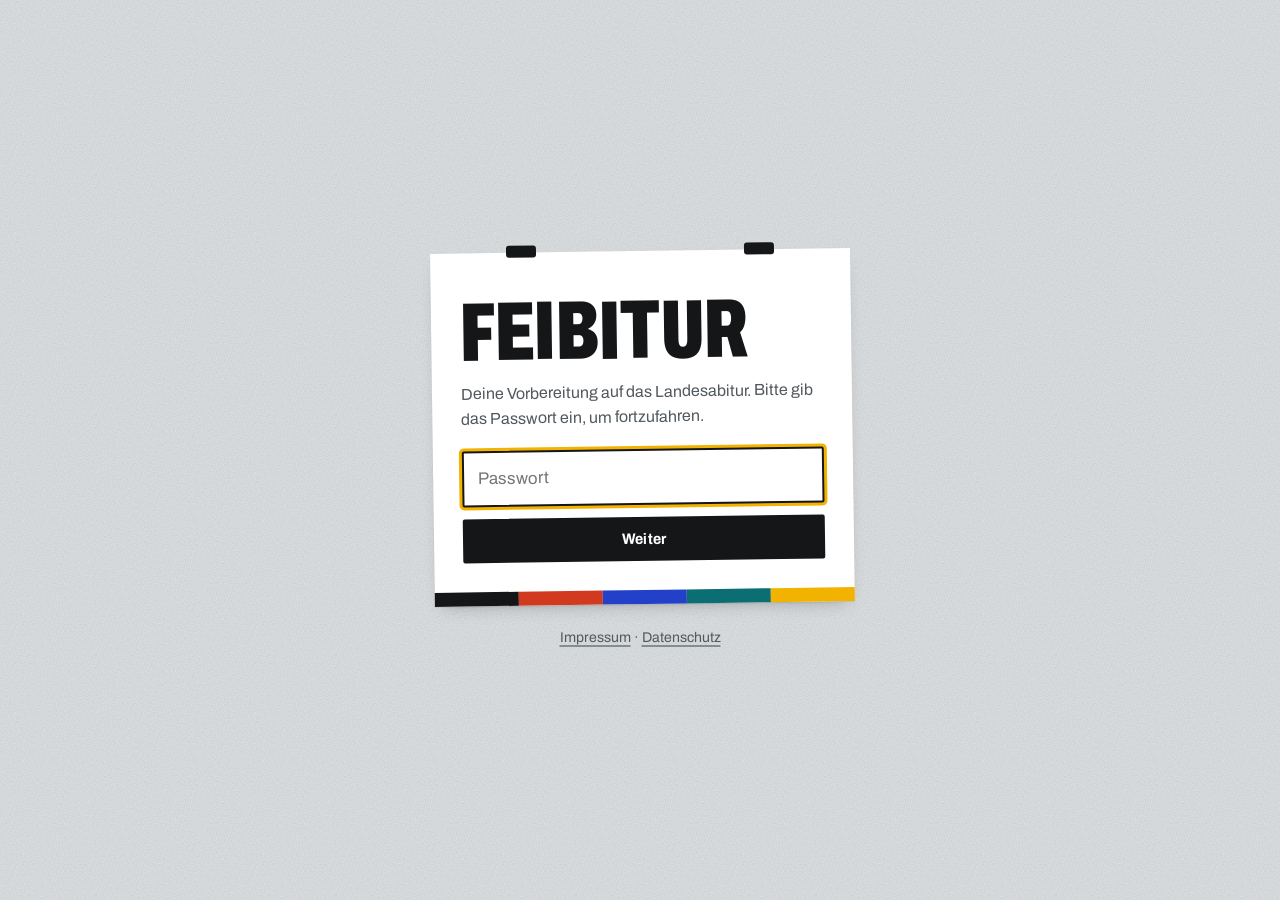
==== commit 85128cb3: "Bewegung im motionsites-Stil: drehende Plakatwand (Prismenwender) auf der Startseite, Überkleben als" ====
--- a/index.html
+++ b/index.html
@@ -33,6 +33,7 @@
 <div id="app" hidden></div>
 
 <script src="assets/js/config.js"></script>
+<script src="assets/js/motion.js"></script>
 <script src="assets/js/app.js"></script>
 <script src="assets/js/tools.js"></script>
 </body>
--- a/assets/css/style.css
+++ b/assets/css/style.css
@@ -25,12 +25,12 @@
 :root {
   /* Betongrau-Leiter: die einzigen neutralen Töne */
   --paper: #ffffff;
-  --g1: #f3f4f2;
-  --g2: #e3e4e1;
-  --g3: #c9cbc7;
-  --g4: #9a9e9c;
-  --g5: #555a5c;
-  --g6: #2b2e30;
+  --g1: #f1f3f4;
+  --g2: #e1e4e6;
+  --g3: #c7ccd0;
+  --g4: #868d92;
+  --g5: #52595e;
+  --g6: #2a2f33;
   --ink: #141618;
   /* Plakatfarben der Halbjahre – treten immer gemeinsam auf */
   --q1: #D23A1F; --q1-ink: #ffffff;
@@ -38,6 +38,7 @@
   --q3: #0A6E72; --q3-ink: #ffffff;
   --q4: #F2B300; --q4-ink: #141618;
   --gl: #141618; --gl-ink: #ffffff;
+  --tl: #4f6478; --tl-ink: #ffffff; /* Vorbereitungs-Tools: Blueback, dunkel */
   --blueback: #9fb1c2;
   --go: #1B6E3E; --go-tint: #e6f2ea;
   --stop: #B3261E; --stop-tint: #fbe9e7;
@@ -58,6 +59,7 @@
   --grain: url("data:image/svg+xml,%3Csvg xmlns='http://www.w3.org/2000/svg' width='240' height='240'%3E%3Cfilter id='n'%3E%3CfeTurbulence type='fractalNoise' baseFrequency='.85' numOctaves='2' stitchTiles='stitch'/%3E%3CfeColorMatrix values='0 0 0 0 0 0 0 0 0 0 0 0 0 0 0 .11 0 0 0 0'/%3E%3C/filter%3E%3Crect width='100%25' height='100%25' filter='url(%23n)'/%3E%3C/svg%3E");
   --sheet-shadow: 0 1px 1px rgba(20, 22, 24, .08), 0 8px 18px -10px rgba(20, 22, 24, .35);
 }
+[data-hj="tools"] { --hj: var(--tl); --hj-ink: var(--tl-ink); }
 [data-hj="grundlagen"] { --hj: var(--gl); --hj-ink: var(--gl-ink); }
 [data-hj="q1"] { --hj: var(--q1); --hj-ink: var(--q1-ink); }
 [data-hj="q2"] { --hj: var(--q2); --hj-ink: var(--q2-ink); }
@@ -130,7 +132,8 @@
 .gate-card input { padding: .8rem .9rem; font-size: 1.05rem; }
 .gate-card .btn { width: 100%; }
 .gate-error { color: var(--stop); margin: 0; font-weight: 700; }
-.gate-stripes, .hj-strip { display: grid; grid-template-columns: repeat(5, 1fr); }
+.gate-stripes { display: grid; grid-template-columns: repeat(5, 1fr); }
+.hj-strip { display: grid; grid-template-columns: 1.4fr repeat(5, 1fr); }
 .gate-stripes { margin: 1rem -1.8rem 0; height: 14px; }
 .gate-stripes i:nth-child(1) { background: var(--gl); } .gate-stripes i:nth-child(2) { background: var(--q1); } .gate-stripes i:nth-child(3) { background: var(--q2); }
 .gate-stripes i:nth-child(4) { background: var(--q3); } .gate-stripes i:nth-child(5) { background: var(--q4); }
@@ -164,7 +167,7 @@
 .choice-powi .hj-strip { align-self: stretch; margin: 1.2rem -1.5rem 0; }
 .hj-strip i { font-style: normal; font: 850 1.25rem/1 var(--ui); font-stretch: var(--poster-stretch); padding: .8rem .2rem .7rem; text-align: center; background: var(--hj); color: var(--hj-ink); }
 .choice-tools { background: var(--ink); color: #fff; }
-.choice-tools .choice-sub { color: #d6d8d5; }
+.choice-tools .choice-sub { color: var(--g3); }
 .choice-rel { background: var(--g1); }
 .choice-rel .choice-sub { color: var(--g5); }
 .weiter { grid-column: 1 / -1; display: inline-flex; align-items: center; gap: .6rem; justify-self: start; padding: .7rem 1rem; background: var(--q4); color: var(--ink); text-decoration: none; font-weight: 600;
@@ -207,7 +210,7 @@
 
 /* Halbjahres-Plakatbahn */
 .tabs-wrap { max-width: 1400px; margin: 1.8rem auto 0; padding: 0 16px; }
-.tabs { display: grid; grid-template-columns: repeat(5, minmax(0, 1fr)); gap: 10px; align-items: end; padding-top: 10px; }
+.tabs { display: grid; grid-template-columns: repeat(6, minmax(0, 1fr)); gap: 10px; align-items: end; padding-top: 10px; }
 .tab { position: relative; display: flex; flex-direction: column; align-items: flex-start; justify-content: flex-start; gap: .35rem; min-height: 112px; padding: 1.15rem .9rem .9rem; text-align: left; cursor: pointer;
   border: 0; border-top: 12px solid var(--hj); border-radius: 0; background: var(--paper); color: var(--ink); box-shadow: var(--sheet-shadow);
   transition: transform 220ms var(--ease-out), background-color 150ms ease; }
@@ -253,7 +256,7 @@
 
 /* Das Themenplakat */
 .topic-panel { position: relative; }
-.topic-panel.paste { animation: paste var(--t-paste) var(--ease-paste) both; transform-origin: 50% 0; }
+.topic-panel.paste, .tool-panel.paste { animation: paste var(--t-paste) var(--ease-paste) both; transform-origin: 50% 0; }
 @keyframes paste { from { opacity: 0; transform: translateY(-14px) rotate(-1.4deg) scale(1.02); } 45% { opacity: 1; } to { opacity: 1; transform: none; } }
 .topic-head { position: relative; background: var(--hj); color: var(--hj-ink); padding: 1.6rem 1.6rem 1.4rem; box-shadow: var(--sheet-shadow); }
 .tie { position: absolute; top: -8px; width: 34px; height: 13px; background: var(--ink); border-radius: 3px; box-shadow: inset 0 -3px 0 rgba(255, 255, 255, .14); }
@@ -261,7 +264,7 @@
 [data-hj="grundlagen"] .tie { background: var(--g5); }
 .topic-head .row { display: flex; justify-content: space-between; align-items: flex-start; gap: .4rem 1rem; flex-wrap: wrap; }
 .poster-nr { font-size: clamp(3.6rem, 9vw, 6.4rem); line-height: .8; }
-.topic-head h2 { margin: .5rem 0 0; font-size: clamp(1.9rem, 4.2vw, 3.3rem); line-height: .92; max-width: 22ch; }
+.topic-head h2 { margin: .55rem 0 0; font-size: clamp(2rem, 5.2vw, 4.6rem); line-height: .9; hyphens: auto; -webkit-hyphens: auto; overflow-wrap: break-word; }
 .topic-head .badge-abi { background: var(--hj-ink); color: var(--hj); border-color: var(--hj-ink); font-size: .78rem; padding: .3rem .55rem; }
 .topic-head .badge-noabi { color: inherit; }
 .erlass-note { margin-top: 1rem; font: 500 .95rem/1.45 var(--read); max-width: 70ch; }
@@ -313,10 +316,10 @@
 .block.merke td { border-color: rgba(255, 255, 255, .2); }
 .table-scroll { overflow-x: auto; max-width: 100%; }
 .figure { margin: 0; }
-.figure svg { width: 100%; height: auto; display: block; background: #fff; border: 1px solid var(--g3); }
+.figure svg { width: 100%; height: auto; display: block; background: #fff; border: 1px solid var(--g3); font-stretch: 94%; }
 .figure figcaption { font: .86rem/1.4 var(--ui); color: var(--g5); margin-top: .5rem; }
 .src { font: .8rem/1.4 var(--ui); color: var(--g5); margin-top: .7rem; }
-.block.merke .src { color: #c8cbc8; }
+.block.merke .src { color: var(--g3); }
 .speak-btn { width: 38px; height: 38px; border: 2px solid var(--ink); border-radius: 2px; background: var(--paper); color: var(--ink); cursor: pointer; display: inline-flex; align-items: center; justify-content: center; flex: none; align-self: center; }
 .speak-btn svg { width: 18px; height: 18px; }
 .speak-btn.speaking { background: var(--ink); color: #fff; }
@@ -327,7 +330,7 @@
 .chat { position: sticky; top: .8rem; display: flex; flex-direction: column; max-height: calc(100vh - 1.6rem); min-height: 420px; background: var(--paper); box-shadow: var(--sheet-shadow); }
 .chat-head { padding: .8rem .95rem; background: var(--ink); color: #fff; }
 .chat-head b { display: block; font: 850 1.25rem/1 var(--ui); font-stretch: var(--poster-stretch); text-transform: uppercase; }
-.chat-head small { color: #c9cbc8; }
+.chat-head small { color: var(--g3); }
 .chat-warn { margin: .8rem .8rem 0; padding: .6rem .75rem; background: var(--stop-tint); color: #7a1a14; font-size: .84rem; border-top: 3px solid var(--stop); }
 .chat-consent { padding: .8rem; font-size: .88rem; }
 .chat-consent label { display: flex; gap: .5rem; align-items: flex-start; margin: .6rem 0; }
@@ -461,7 +464,7 @@
 .chk { display: inline-flex; gap: .45rem; align-items: center; }
 .countdown { display: flex; align-items: center; gap: 1.2rem; background: var(--ink); color: #fff; padding: 1.1rem 1.3rem; margin: .5rem 0 1.1rem; box-shadow: var(--sheet-shadow); }
 .cd-num { font-size: clamp(3rem, 9vw, 4.6rem); color: var(--q4); line-height: .85; }
-.cd-text { color: #d6d8d5; font-family: var(--read); }
+.cd-text { color: var(--g3); font-family: var(--read); }
 .plan { display: grid; gap: .7rem; }
 .plan-week { background: var(--paper); box-shadow: var(--sheet-shadow); padding: .8rem 1rem; }
 .plan-week ul { margin: .4rem 0 .2rem; padding-left: 1.2rem; font-family: var(--read); }
@@ -511,7 +514,7 @@
 .add-new select { max-width: 320px; padding: .45rem; }
 .sim-timer { position: sticky; top: 0; z-index: 5; display: flex; gap: .8rem; align-items: center; flex-wrap: wrap; background: var(--ink); color: #fff; padding: .65rem 1rem; margin-bottom: 1rem; }
 .sim-timer #sim-rest { font: 850 1.8rem/1 var(--ui); font-stretch: var(--poster-stretch); font-variant-numeric: tabular-nums; }
-.sim-timer .muted { color: #c9cbc8; }
+.sim-timer .muted { color: var(--g3); }
 .sim-timer .btn { margin-left: auto; background: transparent; color: #fff; border-color: rgba(255, 255, 255, .6); }
 .sim-timer.warn { background: #8a6400; } .sim-timer.over { background: var(--stop); }
 .sim-choices { display: grid; grid-template-columns: repeat(auto-fit, minmax(min(100%, 300px), 1fr)); gap: .9rem; }
@@ -675,7 +678,7 @@
   .topbar nav .btn { padding: .3rem .55rem; font-size: .8rem; }
 }
 @media (prefers-reduced-motion: reduce) {
-  .topic-panel.paste { animation: none; }
+  .topic-panel.paste, .tool-panel.paste { animation: none; }
   .flash { transition: none; }
   .btn, .tab, .topic-btn, .choice, .sec-btn, .kb, .tool-card .arrow, .abi > summary .chev, .task2-head .chev { transition: none; }
 }
@@ -684,6 +687,9 @@
   body { background: #fff; }
   body.print-mode .topbar, body.print-mode .tools-hero, body.print-mode .site-foot, body.print-mode .no-print { display: none !important; }
   body.print-mode .tools-main { padding: 0; max-width: none; }
+  body.print-mode .powi-hero, body.print-mode .abi-wrap, body.print-mode .tabs-wrap, body.print-mode .sidebar, body.print-mode .tools-bar, body.print-mode .tool-head { display: none !important; }
+  body.print-mode .tabpanel { display: block; padding: 0; }
+  body.print-mode .tool-panel { animation: none; }
   body.print-mode .lz { border: 0; padding: 0; box-shadow: none; }
   .pc-page { break-after: page; page-break-after: always; }
   .pc-card { min-height: 5.3cm; }
@@ -694,13 +700,12 @@
 body.no-scroll { overflow: hidden; }
 .memory-overlay { position: fixed; inset: 0; z-index: 100; display: flex; color: #fff; }
 .m-table { position: relative; flex: 1; display: flex; flex-direction: column; min-width: 0; overflow: hidden; isolation: isolate;
-  background-color: #5e3719;
+  background-color: #3b2014;
   background-image:
-    radial-gradient(ellipse 120% 90% at 50% 45%, rgba(0, 0, 0, 0) 42%, rgba(10, 4, 0, .66) 100%),
-    linear-gradient(100deg, rgba(255, 255, 255, 0) 25%, rgba(255, 236, 210, .07) 48%, rgba(255, 255, 255, 0) 70%),
-    repeating-linear-gradient(180deg, rgba(0, 0, 0, 0) 0 178px, rgba(25, 11, 3, .6) 178px 179px, rgba(255, 220, 180, .08) 179px 180px),
-    url("data:image/svg+xml,%3Csvg xmlns='http://www.w3.org/2000/svg' width='1000' height='720'%3E%3Cfilter id='w' x='0' y='0' width='100%25' height='100%25'%3E%3CfeTurbulence type='fractalNoise' baseFrequency='.0016 .04' numOctaves='3' seed='3' stitchTiles='stitch' result='a'/%3E%3CfeTurbulence type='fractalNoise' baseFrequency='.0045 .9' numOctaves='3' seed='9' stitchTiles='stitch' result='b'/%3E%3CfeComposite in='a' in2='b' operator='arithmetic' k1='0' k2='.62' k3='.7' k4='-.2' result='c'/%3E%3CfeColorMatrix in='c' values='.7 0 0 0 .15 .42 0 0 0 .075 .21 0 0 0 .025 0 0 0 0 1'/%3E%3C/filter%3E%3Crect width='100%25' height='100%25' filter='url(%23w)'/%3E%3C/svg%3E");
-  background-size: auto, auto, auto, 1000px 720px; }
+    radial-gradient(ellipse 120% 90% at 50% 45%, rgba(0, 0, 0, 0) 40%, rgba(8, 3, 0, .6) 100%),
+    linear-gradient(100deg, rgba(255, 255, 255, 0) 25%, rgba(255, 236, 210, .08) 48%, rgba(255, 255, 255, 0) 70%),
+    url("../img/holztisch.webp");
+  background-size: auto, auto, 760px 760px; }
 .m-lamp { position: absolute; inset: 0; z-index: -1; pointer-events: none;
   background: radial-gradient(ellipse 62% 58% at 50% 34%, rgba(255, 214, 150, .30), rgba(255, 190, 120, .08) 55%, rgba(0, 0, 0, 0) 75%); }
 .m-x { width: 44px; height: 44px; border-radius: 50%; border: 0; background: rgba(0, 0, 0, .38); color: #fff; cursor: pointer; display: inline-flex; align-items: center; justify-content: center; flex: none;
@@ -711,9 +716,9 @@
 .memory-overlay :focus-visible { outline: 3px solid var(--q4); outline-offset: 3px; }
 
 /* Einstellungen und Siegerehrung: Spielbogen auf dem Tisch */
-.m-setup { flex: 1; display: flex; align-items: center; justify-content: center; padding: 64px 16px 24px; overflow: auto; }
-.m-setup > .m-x { position: absolute; top: 12px; right: 12px; }
-.m-sheet { position: relative; width: min(100%, 540px); background: var(--paper); color: var(--ink); padding: 1.8rem 1.6rem 1.6rem; display: grid; gap: .7rem;
+.m-setup { flex: 1; display: flex; align-items: flex-start; justify-content: center; padding: 64px 16px 24px; overflow: auto; }
+.m-setup > .m-x { position: absolute; top: 12px; right: 12px; z-index: 3; background: var(--ink); box-shadow: 0 4px 12px rgba(0, 0, 0, .45); }
+.m-sheet { position: relative; margin: auto; width: min(100%, 540px); background: var(--paper); color: var(--ink); padding: 1.8rem 1.6rem 1.6rem; display: grid; gap: .7rem;
   box-shadow: 0 2px 0 #e6e1d6, 0 4px 0 #d8d1c2, 0 26px 50px -18px rgba(0, 0, 0, .75); transform: rotate(-.7deg); animation: m-sheet-in 420ms var(--ease-out) both; }
 @keyframes m-sheet-in { from { opacity: 0; transform: translateY(18px) rotate(-2.5deg) scale(.97); } to { opacity: 1; transform: rotate(-.7deg); } }
 .m-sheet h2 { margin: 0; font-size: clamp(2.3rem, 8vw, 3.2rem); }
@@ -740,7 +745,7 @@
   background: linear-gradient(180deg, rgba(255, 255, 255, .12), rgba(255, 255, 255, .04)); border: 2px solid rgba(255, 255, 255, .14);
   transition: background-color 250ms ease, border-color 250ms ease, transform 250ms var(--ease-out), opacity 250ms ease; opacity: .78; }
 .m-player[data-p="1"] { flex-direction: row-reverse; text-align: right; padding: .45rem .5rem .45rem .9rem; justify-self: end; }
-.m-player.active { opacity: 1; background: rgba(242, 179, 0, .18); border-color: var(--q4); transform: translateY(1px); box-shadow: 0 0 0 4px rgba(242, 179, 0, .18); }
+.m-player.active { opacity: 1; background: rgba(242, 179, 0, .2); border-color: var(--q4); transform: translateY(1px); }
 .m-pile { position: relative; flex: none; width: 34px; height: 44px; border-radius: 3px; border: 1.5px dashed rgba(255, 255, 255, .3); }
 .m-pile i { position: absolute; inset: 0; border-radius: 3px; background: var(--paper); transform: rotate(var(--r)); box-shadow: 0 1px 0 #d8d1c2, 0 3px 6px rgba(0, 0, 0, .45);
   background-image: linear-gradient(var(--ink) 0 5px, transparent 5px); animation: m-land 300ms var(--ease-out) both; }
@@ -778,21 +783,20 @@
     linear-gradient(160deg, #b2c1cf, #8fa3b6);
   box-shadow: inset 0 0 0 5px #fff, inset 0 0 0 6px rgba(20, 22, 24, .18), 0 1px 0 #6d8193, 0 2px 0 #5e7183, 0 3px 0 #50606f, 0 12px 18px -8px rgba(0, 0, 0, .7);
   transition: box-shadow 220ms var(--ease-out); }
-.m-logo { font-size: calc(var(--cw) * .42); color: #fff; text-shadow: 0 2px 0 rgba(20, 22, 24, .35); margin-bottom: 10%; }
+.m-logo { font-size: calc(var(--cw) * .44); color: #fff; margin-bottom: 8%; filter: drop-shadow(0 2px 3px rgba(20, 22, 24, .25)); }
+.m-print { position: absolute; top: 11px; left: 0; right: 0; text-align: center; font: 800 max(7px, calc(var(--cw) * .062))/1 var(--ui); font-stretch: 80%; letter-spacing: .18em; text-transform: uppercase; color: rgba(255, 255, 255, .85); }
 .m-stripes { position: absolute; left: 12px; right: 12px; bottom: 12px; height: 7px; display: grid; grid-template-columns: repeat(4, 1fr); }
 .m-stripes i:nth-child(1) { background: var(--q1); } .m-stripes i:nth-child(2) { background: var(--q2); } .m-stripes i:nth-child(3) { background: var(--q3); } .m-stripes i:nth-child(4) { background: var(--q4); }
 .m-front { transform: rotateY(180deg); background: #fffdf8; color: var(--ink); display: flex; flex-direction: column; justify-content: center; gap: .35rem; padding: 10% 9% 9%; overflow: hidden; text-align: center;
   box-shadow: 0 1px 0 #e6e1d6, 0 2px 0 #d8d1c2, 0 3px 0 #c9c1b0, 0 12px 18px -8px rgba(0, 0, 0, .7); }
 .m-front::before { content: ""; position: absolute; left: 0; right: 0; top: 0; height: 9px; border-radius: 7px 7px 0 0; background: var(--ink); }
 .m-front.m-def::before { background: #6f87a0; }
-.m-kind { font: 800 .6rem/1 var(--ui); text-transform: uppercase; letter-spacing: .1em; color: var(--g5); }
 .m-term .m-text { font: 850 calc(var(--cw) * .118)/1 var(--ui); font-stretch: 72%; text-transform: uppercase; overflow-wrap: anywhere; hyphens: auto; -webkit-hyphens: auto; }
 .m-def .m-text { font: 400 calc(var(--cw) * .078)/1.3 var(--read); overflow-wrap: anywhere; hyphens: auto; -webkit-hyphens: auto;
   display: -webkit-box; -webkit-line-clamp: 9; -webkit-box-orient: vertical; overflow: hidden; }
-.m-grid.small .m-kind { font-size: .5rem; letter-spacing: .06em; }
 .m-grid.small .m-def .m-text { font-size: max(9.5px, calc(var(--cw) * .085)); -webkit-line-clamp: 8; }
 .m-grid.small .m-term .m-text { font-size: max(12px, calc(var(--cw) * .13)); }
-.m-card.hit .m-front { box-shadow: 0 0 0 4px #39b36b, 0 2px 0 #d8d1c2, 0 22px 26px -10px rgba(0, 0, 0, .8); }
+.m-card.hit .m-front { box-shadow: 0 0 0 5px var(--go), 0 2px 0 #d8d1c2, 0 22px 26px -10px rgba(0, 0, 0, .8); }
 .m-card.hit { transform: rotate(var(--rot)) translateY(-6px) scale(1.04); }
 .m-card.miss .m-inner { animation: m-shake 420ms var(--ease-out); }
 @keyframes m-shake { 0%, 100% { translate: 0 0; } 20% { translate: -7px 0; } 40% { translate: 6px 0; } 60% { translate: -4px 0; } 80% { translate: 2px 0; } }
@@ -808,8 +812,10 @@
 .m-serie { display: inline-block; margin-left: .3rem; background: var(--q1); color: #fff; font: 850 .85rem/1 var(--ui); font-stretch: 75%; text-transform: uppercase; padding: .28rem .4rem; transform: rotate(-3deg); }
 .m-nextbtn { background: var(--q4); color: var(--ink); border-color: var(--q4); min-height: 48px; }
 @media (hover: hover) and (pointer: fine) { .m-nextbtn:hover { background: #ffc61a; } }
-.m-learn { max-width: 760px; width: 100%; margin: 0 auto; background: #fffdf8; color: var(--ink); padding: .6rem .9rem; font: 400 .98rem/1.45 var(--read);
+.m-learn { max-width: 760px; width: 100%; margin: 0 auto; background: #fffdf8; color: var(--ink); padding: .55rem .9rem; font: 400 .98rem/1.42 var(--read);
+  min-height: calc(2 * 1.42em + 1.1rem); display: -webkit-box; -webkit-line-clamp: 2; -webkit-box-orient: vertical; overflow: hidden;
   box-shadow: 0 1px 0 #d8d1c2, 0 10px 22px -10px rgba(0, 0, 0, .7); transform: rotate(-.4deg); }
+.m-learn.intro { background: rgba(255, 253, 248, .14); color: #f1e3cf; box-shadow: none; }
 .m-learn.in { animation: m-learn-in 360ms var(--ease-out) both; }
 @keyframes m-learn-in { from { opacity: 0; transform: translateY(12px) rotate(-.4deg); } to { opacity: 1; transform: rotate(-.4deg); } }
 .m-learn-k { display: inline-block; margin-right: .5rem; background: var(--go); color: #fff; font: 800 .7rem/1 var(--ui); text-transform: uppercase; letter-spacing: .06em; padding: .25rem .4rem; vertical-align: .12em; }
@@ -824,7 +830,6 @@
 @keyframes m-zoom-in { from { opacity: 0; transform: scale(.94); } to { opacity: 1; transform: scale(1); } }
 .m-zoom-card::before { content: ""; position: absolute; left: 0; right: 0; top: 0; height: 14px; border-radius: 12px 12px 0 0; background: var(--ink); }
 .m-zoom-card.m-def::before { background: #6f87a0; }
-.m-zoom-card .m-kind { font-size: .78rem; }
 .m-zoom-card .m-text { font: 400 clamp(1.15rem, 3.6vw, 1.5rem)/1.5 var(--read); }
 .m-zoom-card.m-term .m-text { font: 850 clamp(2rem, 7vw, 3.2rem)/1 var(--ui); font-stretch: 70%; text-transform: uppercase; }
 .m-hint { font: 600 .78rem/1 var(--ui); color: var(--g5); text-transform: uppercase; letter-spacing: .06em; }
@@ -832,7 +837,7 @@
 /* Siegerehrung */
 .m-end-layer { position: absolute; inset: 0; z-index: 25; background: rgba(12, 6, 2, .55); animation: m-fade 300ms ease-out both; }
 .m-confetti { position: absolute; inset: 0; width: 100%; height: 100%; pointer-events: none; z-index: 2; }
-.m-end-scroll { position: absolute; inset: 0; overflow: auto; display: flex; padding: 24px 16px; }
+.m-end-scroll { position: absolute; inset: 0; z-index: 3; overflow: auto; display: flex; padding: 24px 16px; }
 .m-end { margin: auto; text-align: center; width: min(100%, 620px); gap: .9rem; }
 .m-end > .m-x { position: absolute; top: 10px; right: 10px; background: var(--g1); color: var(--ink); width: 40px; height: 40px; }
 .m-end h2 { font-size: clamp(2.1rem, 7vw, 3.4rem); padding: 0 2.2rem; }
@@ -867,12 +872,14 @@
   .m-pile { width: 26px; height: 34px; }
   .m-name { font-size: .88rem; }
   .m-score { font-size: 1.8rem; }
-  .m-streak { position: absolute; margin-top: -2.4rem; }
   .m-player { position: relative; }
+  .m-streak { position: absolute; top: -.6rem; right: -.4rem; z-index: 1; font-size: .7rem; }
+  .m-player[data-p="1"] .m-streak { right: auto; left: -.4rem; }
+  .m-learn { min-height: calc(4 * 1.42em + 1rem); -webkit-line-clamp: 4; }
   .m-felt { padding: 8px; }
   .m-foot { padding: .55rem .6rem; gap: .45rem; }
   .m-msg { font-size: .9rem; }
-  .m-learn { font-size: .9rem; padding: .5rem .7rem; }
+  .m-learn { font-size: .88rem; padding: .5rem .7rem; }
   .m-sheet { padding: 1.4rem 1.1rem 1.2rem; }
   .m-names { grid-template-columns: minmax(0, 1fr); }
   .m-vs { padding: 0; text-align: center; }
@@ -884,3 +891,223 @@
   .m-sheet, .m-pile i, .m-score.bump, .m-streak, .m-card.miss .m-inner, .m-learn.in, .m-zoom, .m-zoom-card, .m-end-layer, .m-step-block { animation: none; }
   .m-card.hit { transform: rotate(var(--rot)); }
 }
+
+/* ================================================================== Podcast-Radio (Röhrenradio der 1950er) */
+.radio { --p: 0; --brass: #c9a24a; max-width: 620px; margin: 0 auto 1.6rem; }
+.radio-cab { position: relative; padding: 16px 20px 18px; border-radius: 36px 36px 14px 14px; isolation: isolate;
+  background: linear-gradient(180deg, rgba(255, 230, 190, .16), rgba(0, 0, 0, .22)), url("../img/holztisch.webp") 30% 40% / 560px;
+  box-shadow: inset 0 2px 0 rgba(255, 255, 255, .22), inset 0 -8px 14px rgba(0, 0, 0, .45), 0 2px 0 #2b1709, 0 22px 30px -16px rgba(20, 22, 24, .7); }
+.radio-cab::before { content: ""; position: absolute; inset: 7px; border: 2px solid var(--brass); border-radius: 30px 30px 9px 9px; opacity: .55; pointer-events: none; z-index: -1; }
+.radio-cab::after { content: ""; position: absolute; left: 10%; right: 10%; bottom: -9px; height: 9px; border-radius: 0 0 6px 6px;
+  background: linear-gradient(90deg, #24130a 0 12%, transparent 12% 88%, #24130a 88%); }
+.radio-eye { display: block; width: 30px; height: 30px; margin: 0 auto 10px; border-radius: 50%; border: 3px solid var(--brass);
+  background: radial-gradient(circle, #0b130c 0 24%, #17301c 25% 62%, #08100a 63%); box-shadow: inset 0 2px 4px rgba(0, 0, 0, .7); transition: background-color 300ms ease; }
+.radio.on .radio-eye { background: radial-gradient(circle, #0b130c 0 22%, transparent 23%), conic-gradient(from 210deg, #b6ffc8, #3be37a 35deg, #0f3b1d 65deg 295deg, #3be37a 325deg, #b6ffc8); }
+.radio-dial { position: relative; display: block; height: 78px; border-radius: 10px; border: 3px solid var(--brass); cursor: pointer; overflow: hidden;
+  background: linear-gradient(180deg, #efe3c1, #ddc995); box-shadow: inset 0 3px 8px rgba(0, 0, 0, .35); transition: background-color 300ms ease; }
+.radio.on .radio-dial { background: linear-gradient(180deg, #fff4cf, #f3d68a); box-shadow: inset 0 3px 8px rgba(0, 0, 0, .25), inset 0 0 26px rgba(255, 186, 70, .55); }
+.radio-dial:focus-visible { outline: 3px solid var(--q4); outline-offset: 3px; }
+.radio-scale { position: absolute; left: 6%; right: 6%; top: 12px; height: 16px;
+  background: linear-gradient(#3b2a12, #3b2a12) 0 100% / 100% 2px no-repeat, repeating-linear-gradient(90deg, #3b2a12 0 1.5px, transparent 1.5px var(--tick)); }
+.radio-labels { position: absolute; left: 6%; right: 6%; top: 31px; height: 16px; font: 700 .72rem/1 var(--ui); color: #3b2a12; font-variant-numeric: tabular-nums; }
+.radio-labels span { position: absolute; transform: translateX(-50%); }
+.radio-labels i { position: absolute; right: -4%; font-style: normal; font-weight: 600; opacity: .8; }
+.radio-needle { position: absolute; top: 5px; bottom: 5px; left: calc(6% + var(--p) * 88%); width: 3px; margin-left: -1.5px; border-radius: 2px; background: #b3261e;
+  box-shadow: 0 0 0 1px rgba(0, 0, 0, .12); transition: left 450ms linear; }
+.radio-brand { position: absolute; left: 0; right: 0; bottom: 7px; text-align: center; font: 800 .66rem/1 var(--ui); font-stretch: 80%; letter-spacing: .22em; text-transform: uppercase; color: #6b4c1c; }
+.radio-grille { display: flex; align-items: center; justify-content: center; height: 96px; margin-top: 12px; border-radius: 8px; border: 3px solid var(--brass);
+  background: var(--grain), repeating-linear-gradient(45deg, rgba(90, 60, 20, .16) 0 2px, transparent 2px 5px), repeating-linear-gradient(-45deg, rgba(90, 60, 20, .16) 0 2px, transparent 2px 5px), linear-gradient(#dccaa0, #c6af80);
+  box-shadow: inset 0 3px 8px rgba(0, 0, 0, .3); }
+.radio-badge { display: flex; align-items: center; justify-content: center; width: 46px; height: 46px; border-radius: 50%; color: #3b2510;
+  background: radial-gradient(circle at 35% 30%, #f7df93, #b98a2f); box-shadow: 0 2px 4px rgba(0, 0, 0, .45), inset 0 1px 0 rgba(255, 255, 255, .6);
+  font: 850 1.6rem/1 var(--ui); font-stretch: var(--poster-stretch); }
+.radio-keys { display: grid; grid-template-columns: 1fr 1fr; gap: 10px; margin-top: 14px; }
+.radio-key { display: flex; align-items: center; justify-content: center; gap: .5rem; min-height: 54px; border: 0; border-radius: 6px 6px 11px 11px; cursor: pointer;
+  background: linear-gradient(180deg, #fffaf0, #eee2c8); color: #3b2a12; font: 800 1rem/1 var(--ui); letter-spacing: .08em; text-transform: uppercase;
+  box-shadow: 0 6px 0 #b6a27a, 0 9px 12px rgba(0, 0, 0, .45); transition: transform 120ms var(--ease-out), box-shadow 120ms var(--ease-out); }
+.radio-key svg { width: 20px; height: 20px; }
+.radio-key[aria-pressed="true"] { transform: translateY(5px); background: linear-gradient(180deg, #ece0c5, #ddcda8); box-shadow: 0 1px 0 #b6a27a, 0 3px 5px rgba(0, 0, 0, .45); }
+.radio-key:focus-visible { outline: 3px solid var(--q4); outline-offset: 3px; }
+.radio-tempo { display: flex; align-items: center; justify-content: center; flex-wrap: wrap; gap: 8px 10px; margin-top: 14px; }
+.radio-tempo-label { font: 800 .72rem/1 var(--ui); letter-spacing: .2em; text-transform: uppercase; color: #f2e2b8; margin-right: 2px; }
+.radio-speed { min-width: 66px; min-height: 42px; padding: 0 .7rem; border: 0; border-radius: 5px 5px 9px 9px; cursor: pointer;
+  background: linear-gradient(180deg, #fffaf0, #eee2c8); color: #3b2a12; font: 800 .95rem/1 var(--ui); font-variant-numeric: tabular-nums;
+  box-shadow: 0 5px 0 #b6a27a, 0 7px 10px rgba(0, 0, 0, .45); transition: transform 120ms var(--ease-out), box-shadow 120ms var(--ease-out); }
+.radio-speed[aria-pressed="true"] { transform: translateY(4px); background: linear-gradient(180deg, #ece0c5, #ddcda8); box-shadow: 0 1px 0 #b6a27a, 0 3px 5px rgba(0, 0, 0, .45); }
+.radio-speed:focus-visible { outline: 3px solid var(--q4); outline-offset: 3px; }
+.radio-plate { margin: 16px auto 0; padding: .45rem .8rem; border-radius: 4px; text-align: center; color: #2a1a08; font: 600 .9rem/1.35 var(--ui);
+  background: linear-gradient(#ecd48c, #c49b44); box-shadow: inset 0 1px 0 rgba(255, 255, 255, .6), 0 1px 2px rgba(0, 0, 0, .4); }
+.radio-time { display: inline-block; font-weight: 800; font-variant-numeric: tabular-nums; white-space: nowrap; }
+.radio-note { margin: 1.1rem 0 0; text-align: center; font-size: .84rem; color: var(--g5); }
+@media (max-width: 560px) {
+  .radio-cab { padding: 14px 14px 16px; border-radius: 28px 28px 12px 12px; }
+  .radio-dial { height: 70px; }
+  .radio-grille { height: 70px; }
+  .radio-key { min-height: 50px; font-size: .9rem; }
+  .radio-speed { min-width: 58px; min-height: 40px; font-size: .9rem; }
+  .radio-plate { font-size: .84rem; }
+}
+@media (prefers-reduced-motion: reduce) { .radio-needle, .radio-key, .radio-speed, .radio-eye, .radio-dial { transition: none; } }
+
+/* ================================================================== Tab „Vorbereitungs-Tools“ */
+.sidebar-tools .tool-grp { margin: 1.1rem 0 .55rem 34px; font: 800 .74rem/1.2 var(--ui); font-stretch: 85%; text-transform: uppercase; letter-spacing: .08em; color: var(--g5); }
+.sidebar-tools .tool-grp:first-of-type { margin-top: .2rem; }
+.sidebar-tools .topic-nr { font-size: 1.3rem; }
+.tools-bar { display: flex; justify-content: flex-end; margin-bottom: 12px; }
+.btn-ls { min-height: 46px; }
+.btn-ls[aria-current="page"] { background: var(--tl); border-color: var(--tl); }
+.tool-panel { position: relative; }
+.tool-head { position: relative; background: var(--hj); color: var(--hj-ink); padding: 1.4rem 1.6rem 1.3rem; box-shadow: var(--sheet-shadow); }
+.tool-head::before, .tool-head::after { content: ""; position: absolute; top: -8px; width: 34px; height: 13px; background: var(--ink); border-radius: 3px; box-shadow: inset 0 -3px 0 rgba(255, 255, 255, .14); }
+.tool-head::before { left: 12%; } .tool-head::after { right: 12%; }
+.tool-head h2 { margin: 0; font: 850 clamp(1.9rem, 4.6vw, 3.6rem)/.92 var(--ui); font-stretch: var(--poster-stretch); text-transform: uppercase; hyphens: auto; -webkit-hyphens: auto; }
+.tool-head p { margin: .6rem 0 0; max-width: 70ch; font: 500 1rem/1.45 var(--read); }
+.tool-head a { color: inherit; }
+.tool-panel .tools-main { max-width: none; padding: 1.3rem 0 0; }
+.tool-panel .tool-group:first-child { margin-top: 0; }
+/* Lernstand laden / speichern */
+.ls-grid { display: grid; grid-template-columns: minmax(0, 1fr) minmax(0, 1fr); gap: 1.2rem; align-items: start; }
+.ls-card { background: var(--paper); box-shadow: var(--sheet-shadow); padding: 1.2rem 1.3rem 1.3rem; }
+.ls-card h3 { margin: 0 0 .5rem; font: 850 1.8rem/1 var(--ui); font-stretch: var(--poster-stretch); text-transform: uppercase; }
+.ls-card > p { font-family: var(--read); margin: .4rem 0 .9rem; }
+.ls-save { border-top: 10px solid var(--go); }
+.ls-load { border-top: 10px solid var(--tl); }
+.ls-drop { position: relative; display: flex; flex-direction: column; align-items: center; justify-content: center; gap: .35rem; min-height: 170px; padding: 1.2rem; text-align: center; cursor: pointer;
+  border: 3px dashed var(--g4); background: var(--g1); transition: background-color 150ms ease, border-color 150ms ease; }
+.ls-drop:hover, .ls-drop.over { border-color: var(--tl); background: #e8eef4; }
+.ls-drop:focus-within { outline: 3px solid var(--ink); outline-offset: 2px; }
+.ls-drop input { position: absolute; inset: 0; opacity: 0; cursor: pointer; width: 100%; height: 100%; }
+.ls-drop-big { font: 850 1.5rem/1 var(--ui); font-stretch: var(--poster-stretch); text-transform: uppercase; }
+.ls-drop-small { font-size: .9rem; color: var(--g5); }
+.ls-status { margin-top: 1rem; }
+.ls-sum { display: grid; grid-template-columns: auto minmax(0, 1fr); gap: .3rem 1rem; margin: .4rem 0 1rem; font-size: .95rem; }
+.ls-sum dt { font-weight: 700; }
+.ls-sum dd { margin: 0; font-variant-numeric: tabular-nums; }
+.ls-btn { width: 100%; min-height: 52px; background: var(--go); border-color: var(--go); }
+@media (hover: hover) and (pointer: fine) { .ls-btn:hover { background: #155a32; } }
+.ls-found { background: var(--g1); padding: .8rem 1rem; }
+.ls-warn { background: #fff1c2; border-top: 3px solid var(--q4); padding: .55rem .75rem; font-size: .93rem; }
+.ls-error { background: var(--stop-tint); color: #7a1a14; border-top: 3px solid var(--stop); padding: .6rem .8rem; }
+.ls-ok { background: var(--go-tint); color: #0f4527; border-top: 3px solid var(--go); padding: .6rem .8rem; }
+@media (max-width: 860px) {
+  .ls-grid { grid-template-columns: minmax(0, 1fr); }
+  .tools-bar { justify-content: stretch; }
+  .tools-bar .btn { width: 100%; }
+  .tabpanel-tools.has-topic .sidebar .tool-grp { display: none; }
+  .tab { width: 140px; }
+}
+@media (max-width: 560px) {
+  .tool-head { padding: 1.2rem 1rem 1.1rem; }
+  .sidebar-tools .tool-grp { margin-left: 26px; }
+  .ls-card { padding: 1rem .95rem 1.1rem; }
+}
+
+/* ================================================================== Online-Memory */
+.m-mode { border: 0; padding: 0; margin: .2rem 0 0; display: grid; gap: .4rem; }
+.m-mode legend { padding: 0; margin-bottom: .4rem; font: 700 .9rem/1.2 var(--ui); }
+.m-mode label { display: flex; align-items: center; gap: .55rem; padding: .55rem .7rem; border: 2px solid var(--g3); cursor: pointer; font-weight: 600; }
+.m-mode label:has(input:checked) { border-color: var(--ink); background: var(--g1); }
+.m-online-note { background: var(--g1); padding: .7rem .8rem; font-size: .9rem; }
+.m-online-note p { margin: 0 0 .5rem; font-family: var(--read); }
+.m-consent { display: flex; gap: .5rem; align-items: flex-start; font-weight: 600; }
+.m-consent.m-need { outline: 3px solid var(--stop); outline-offset: 3px; }
+.m-code-label { margin: .4rem 0 0; font: 800 .78rem/1 var(--ui); text-transform: uppercase; letter-spacing: .12em; color: var(--g5); }
+.m-code { margin: .1rem 0 .3rem; font: 850 clamp(3.4rem, 15vw, 5rem)/1 var(--ui); font-stretch: 80%; letter-spacing: .14em; font-variant-numeric: tabular-nums; }
+.m-lobby > p { margin: .2rem 0; font-family: var(--read); }
+.m-peer { display: grid; gap: .3rem; margin-top: .6rem; font: 700 .9rem/1.2 var(--ui); }
+.m-peer input { width: 100%; padding: .55rem .7rem; font: 850 2rem/1 var(--ui); font-stretch: 80%; letter-spacing: .2em; text-transform: uppercase; text-align: center; }
+.m-net { min-height: 1.4em; margin: .4rem 0 0; font-weight: 600; color: var(--g6); }
+.m-lobby-actions { display: flex; gap: .5rem; flex-wrap: wrap; }
+.m-lobby-actions .m-go { flex: 1 1 auto; }
+.m-banner { position: absolute; left: 50%; top: 84px; z-index: 22; transform: translateX(-50%); max-width: calc(100% - 24px); padding: .55rem .9rem; background: var(--q4); color: var(--ink);
+  font: 700 .92rem/1.3 var(--ui); text-align: center; box-shadow: 0 8px 18px -8px rgba(0, 0, 0, .7); }
+.m-online.m-wait-turn .m-card:not(.up):not(.gone) { cursor: default; }
+.m-online.m-wait-turn .m-felt { filter: saturate(.9); }
+@media (hover: hover) and (pointer: fine) { .m-online.m-wait-turn .m-card:not(.up):not(.gone):hover { transform: rotate(var(--rot)); } }
+@media (max-width: 640px) { .m-online .m-name { white-space: normal; line-height: 1.05; font-size: .82rem; } }
+
+/* ================================================================== Bewegung: Prismenwender, Übergänge */
+.home-head { padding-bottom: 1.2rem; }
+.wender { position: relative; container-type: inline-size; background: var(--ink); padding: 10px; box-shadow: 0 1px 1px rgba(20, 22, 24, .1), 0 22px 40px -22px rgba(20, 22, 24, .6); }
+.wender::before, .wender::after { content: ""; position: absolute; top: -7px; width: 34px; height: 13px; background: var(--g5); border-radius: 3px; z-index: 1; }
+.wender::before { left: 12%; } .wender::after { right: 12%; }
+.wender-slats { position: relative; aspect-ratio: 2.4 / 1; overflow: hidden; perspective: 2200px; background: var(--ink); }
+.wender-slat { position: absolute; top: 0; bottom: 0; transform-style: preserve-3d; }
+.wender-face { position: absolute; top: 0; bottom: 0; left: 0; right: 0; overflow: hidden; box-shadow: inset -1px 0 0 rgba(20, 22, 24, .22), inset 1px 0 0 rgba(255, 255, 255, .12); backface-visibility: hidden; -webkit-backface-visibility: hidden; background: var(--paper); }
+.wp-clip { position: absolute; top: 0; bottom: 0; }
+.wender-still { position: absolute; inset: 0; }
+.wender-still .wp { position: absolute; inset: 0; }
+
+/* Plakate auf den Lamellen – Maße in cqw, damit jede Lamelle denselben Ausschnitt trägt */
+.wp { position: absolute; inset: 0; display: grid; grid-template-columns: auto minmax(0, 1fr); grid-template-rows: minmax(0, 1fr) auto; column-gap: 3.4cqw;
+  padding: 3.6cqw 4cqw 0; background: var(--hj); color: var(--hj-ink); font-family: var(--ui); text-transform: uppercase; }
+.wp-code { grid-row: 1; align-self: start; font: 850 30cqw/.78 var(--ui); font-stretch: var(--poster-stretch); letter-spacing: -.01em; margin-left: -.06em; }
+.wp-title { grid-row: 1; align-self: end; padding-bottom: 2.6cqw; font: 850 5.8cqw/.9 var(--ui); font-stretch: var(--poster-stretch); hyphens: manual; -webkit-hyphens: manual; overflow-wrap: anywhere; text-wrap: balance; }
+.wp-foot { grid-column: 1 / -1; display: flex; gap: 2.6cqw; margin: 0 -4cqw; padding: 1.5cqw 4cqw 1.6cqw; background: var(--paper); color: var(--ink);
+  font: 850 2.3cqw/1 var(--ui); font-stretch: 80%; letter-spacing: .02em; font-variant-numeric: tabular-nums; }
+.wp[data-hj="q4"] .wp-foot { background: var(--ink); color: var(--q4); }
+.wp-code.is-long { font-size: 17cqw; }
+.wp-mark { background: var(--paper); color: var(--ink); grid-template-columns: 1fr; align-content: stretch; }
+.wp-word { align-self: center; justify-self: start; font: 850 21cqw/.8 var(--ui); font-stretch: var(--poster-stretch); letter-spacing: -.005em; margin: 0 0 0 -.05em; }
+.wp-vier { grid-column: 1; display: grid; grid-template-columns: repeat(5, 1fr); height: 3.2cqw; margin: 0 -4cqw; }
+.wp-vier i { background: var(--hj); }
+.wp-blank { background: var(--blueback) var(--grain); }
+@container (max-width: 560px) {
+  .wp { grid-template-columns: 1fr; grid-template-rows: auto minmax(0, 1fr) auto; padding: 6cqw 6cqw 0; }
+  .wp-code { font-size: 42cqw; }
+  .wp-code.is-long { font-size: 26cqw; }
+  .wp-title { grid-row: 2; font-size: 8.6cqw; padding-bottom: 4cqw; }
+  .wp-foot { flex-wrap: wrap; gap: 1.6cqw 4cqw; margin: 0 -6cqw; padding: 3cqw 6cqw 3.2cqw; font-size: 4.6cqw; }
+  .wp-mark { grid-template-rows: minmax(0, 1fr) auto; }
+  .wp-word { font-size: 24.5cqw; }
+  .wp-vier { height: 6cqw; margin: 0 -6cqw; }
+}
+@media (max-width: 560px) { .wender-slats { aspect-ratio: 1 / 1.02; } .wender { padding: 7px; } }
+
+.home-sub { display: flex; align-items: center; justify-content: space-between; gap: .6rem 1.2rem; flex-wrap: wrap; margin-top: .9rem; }
+.home-sub p { margin: 0; font: 500 clamp(1.05rem, 2.4vw, 1.35rem)/1.3 var(--read); color: var(--g6); }
+.wender-pause { display: inline-flex; align-items: center; gap: .45rem; min-height: 44px; padding: .35rem .8rem .35rem .6rem; border: 2px solid var(--ink); border-radius: 2px;
+  background: transparent; color: var(--ink); font: 700 .88rem/1.15 var(--ui); font-stretch: 92%; cursor: pointer; transition: background-color 150ms ease, transform 160ms var(--ease-out); }
+.wender-pause[hidden] { display: none; }
+.wender-pause svg { width: 18px; height: 18px; fill: none; stroke: currentColor; stroke-width: 2.6; stroke-linecap: round; stroke-linejoin: round; }
+.wender-pause .i-play { display: none; fill: currentColor; stroke-width: 2; }
+.wender-pause.is-paused .i-play { display: block; } .wender-pause.is-paused .i-pause { display: none; }
+.wender-pause:active { transform: scale(.97); }
+@media (hover: hover) and (pointer: fine) { .wender-pause:hover { background: var(--paper); } }
+
+/* Erster Auftritt der Startseite: die Bögen werden nacheinander angeklebt */
+.home.enter .home-choices > * { animation: paste var(--t-paste) var(--ease-paste) backwards; transform-origin: 50% 0; }
+.home.enter .home-choices > :nth-child(1) { animation-delay: 420ms; }
+.home.enter .home-choices > :nth-child(2) { animation-delay: 500ms; }
+.home.enter .home-choices > :nth-child(3) { animation-delay: 580ms; }
+
+/* Passwortseite: Bogen wird angeklebt, die Halbjahresstreifen mit dem Kleisterpinsel gezogen */
+.gate-card { animation: gate-paste var(--t-paste) var(--ease-paste) backwards; transform-origin: 50% 0; }
+@keyframes gate-paste { from { opacity: 0; transform: translateY(-16px) rotate(-2.4deg) scale(1.02); } 45% { opacity: 1; } to { opacity: 1; transform: rotate(-.8deg); } }
+.gate-stripes i { animation: pinsel 520ms var(--ease-out) backwards; }
+.gate-stripes i:nth-child(1) { animation-delay: 260ms; } .gate-stripes i:nth-child(2) { animation-delay: 320ms; } .gate-stripes i:nth-child(3) { animation-delay: 380ms; }
+.gate-stripes i:nth-child(4) { animation-delay: 440ms; } .gate-stripes i:nth-child(5) { animation-delay: 500ms; }
+@keyframes pinsel { from { clip-path: inset(0 100% 0 0); } to { clip-path: inset(0 0 0 0); } }
+
+/* Übergänge (View Transitions): Jeder Seitenwechsel ist ein neues Plakat, das von oben über das alte geklebt wird.
+   Beim Halbjahreswechsel wandert zusätzlich das aktive Halbjahresplakat an seinen neuen Platz. */
+@supports (view-transition-name: none) {
+  .tab[aria-selected="true"] { view-transition-name: hj-aktiv; }
+  #tabpanel { view-transition-name: tafel; }
+}
+@keyframes ueberkleben { from { clip-path: inset(0 0 100% 0); transform: translateY(-10px); } to { clip-path: inset(0 0 0 0); transform: none; } }
+@keyframes vt-weg { to { opacity: 0; } }
+html[data-vt]::view-transition-old(root) { animation: none; }
+html[data-vt="plakat"]::view-transition-new(root) { animation: ueberkleben 440ms var(--ease-out) both; }
+html[data-vt="plakat"]::view-transition-group(hj-aktiv), html[data-vt="plakat"]::view-transition-group(tafel) { animation: none; }
+html[data-vt="plakat"]::view-transition-new(hj-aktiv), html[data-vt="plakat"]::view-transition-new(tafel) { animation: ueberkleben 440ms var(--ease-out) both; }
+html[data-vt="tab"]::view-transition-new(root) { animation: none; }
+html[data-vt="tab"]::view-transition-group(hj-aktiv) { animation-duration: var(--t-paste); animation-timing-function: var(--ease-paste); }
+html[data-vt="tab"]::view-transition-group(tafel) { animation: none; }
+html[data-vt="tab"]::view-transition-old(tafel) { animation: vt-weg 120ms linear 300ms both; }
+html[data-vt="tab"]::view-transition-new(tafel) { animation: ueberkleben var(--t-paste) var(--ease-out) both; }
+
+@media (prefers-reduced-motion: reduce) {
+  .home.enter .home-choices > *, .gate-card, .gate-stripes i { animation: none; }
+  .wender-pause { transition: none; }
+}
